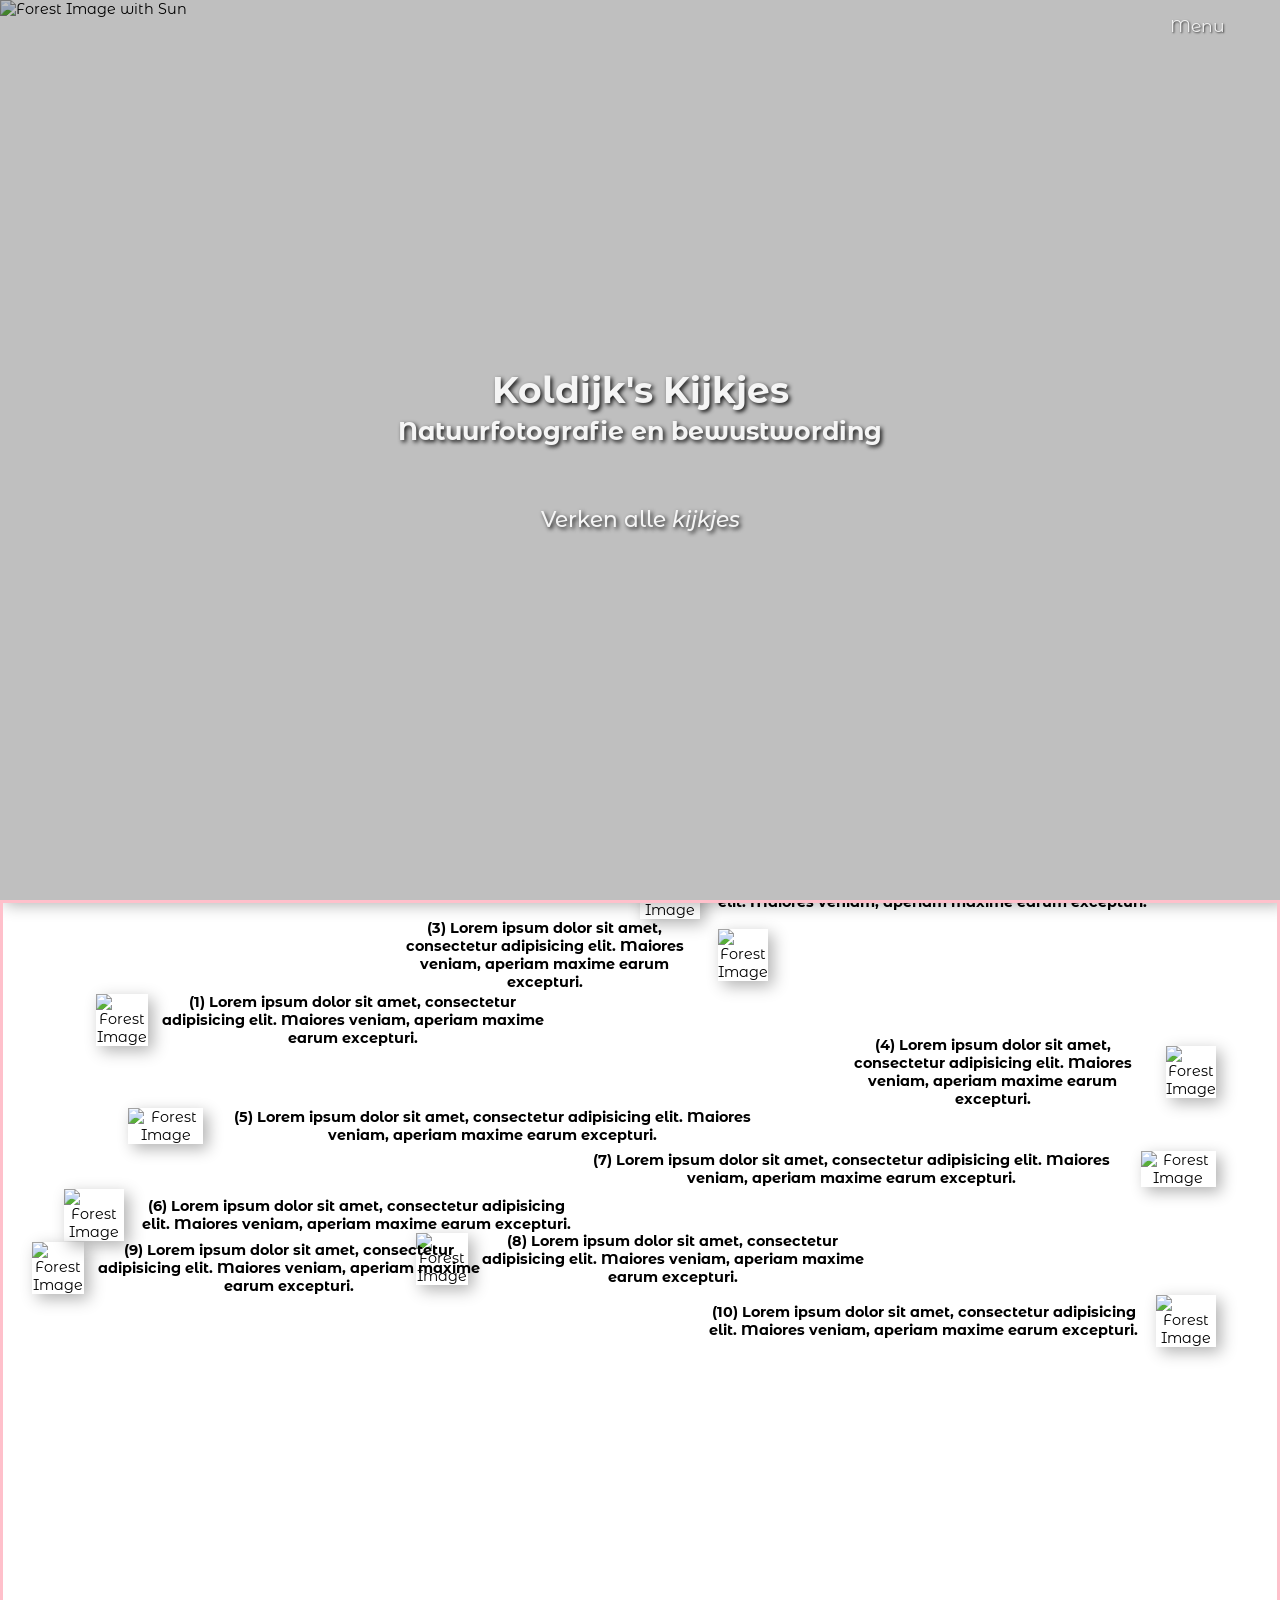
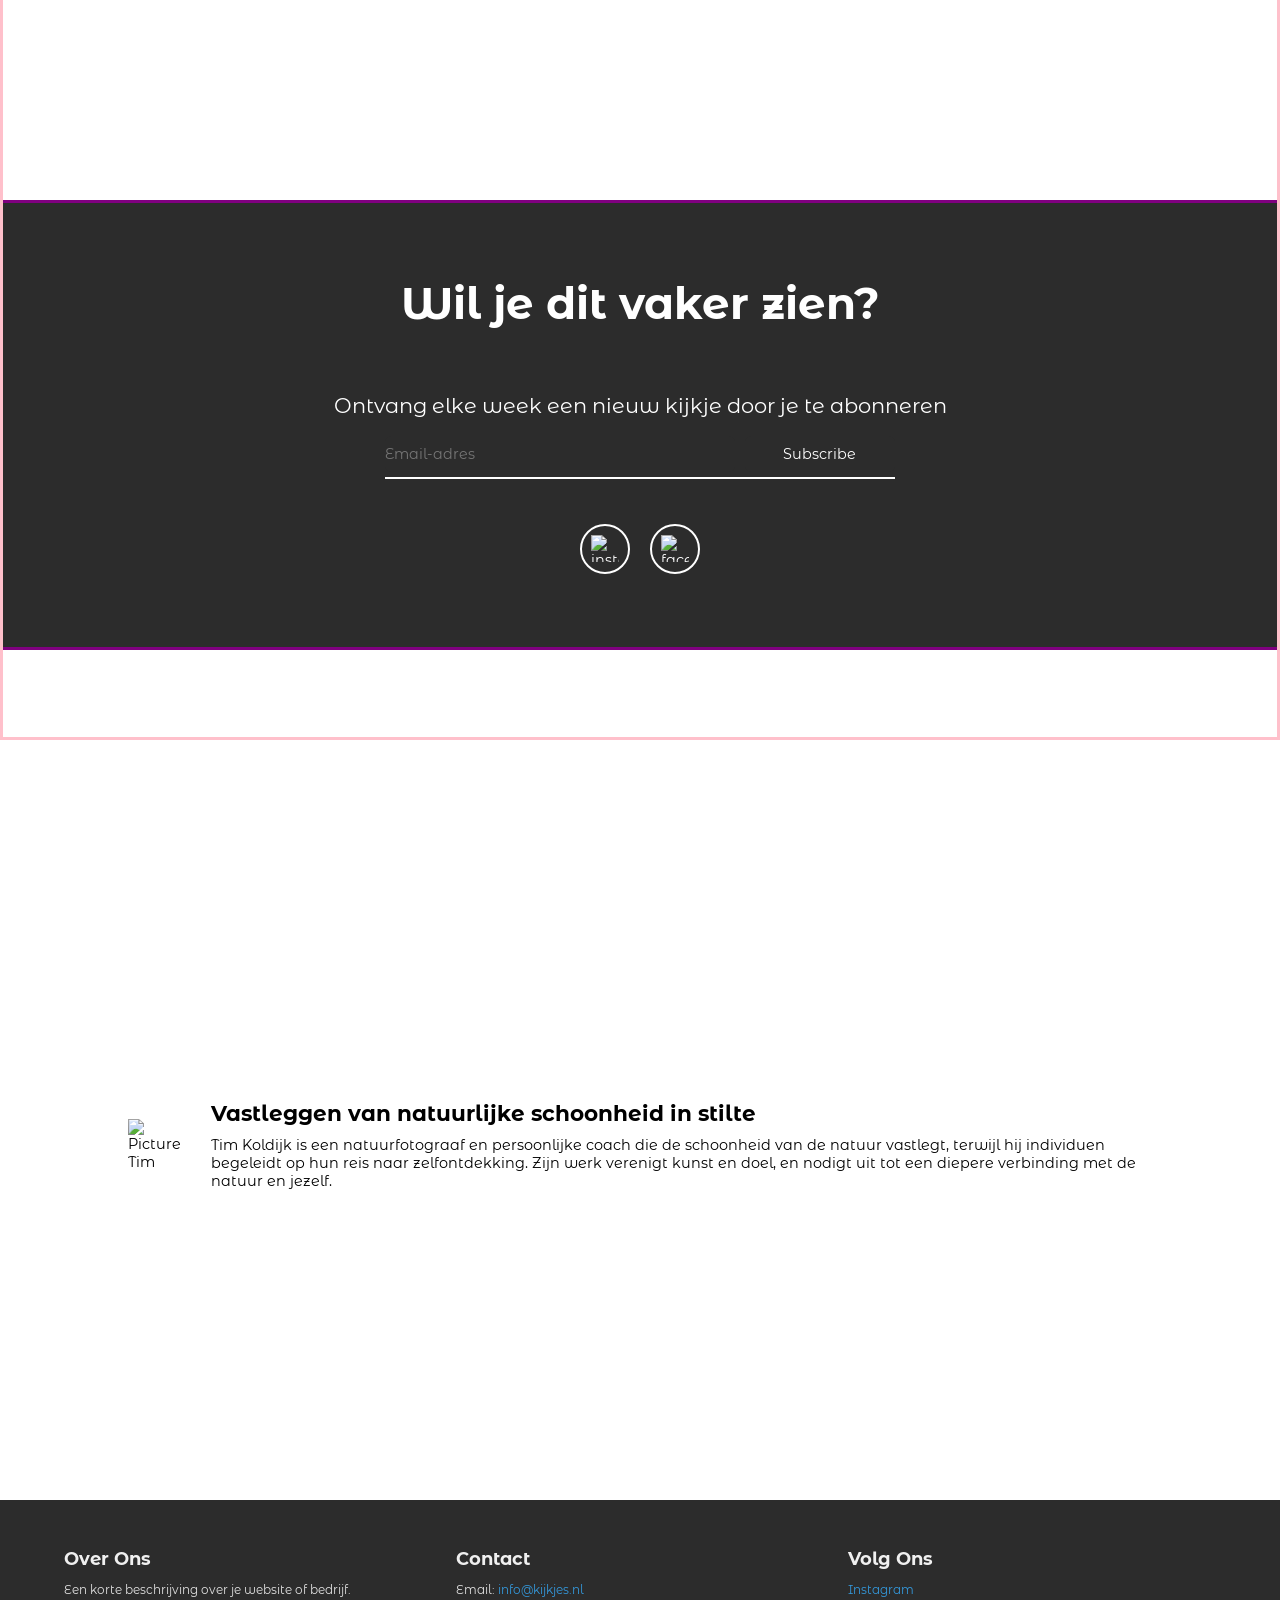
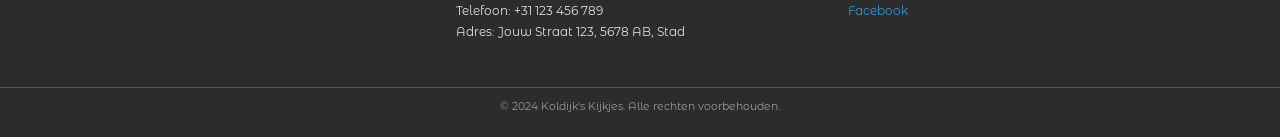
==== index.html @ b5cd5f9d "Update and rename Koldijk-kijkje.html to index.html" ====
<!DOCTYPE html>
<html lang="en">

<head>
    <meta charset="UTF-8">
    <meta name="viewport" content="width=device-width, initial-scale=1.0">
    <link rel="stylesheet" href="styles_landingpage.css">
    <title>Koldijk's Kijkjes</title>
    <link rel="preconnect" href="https://fonts.googleapis.com">
    <link rel="preconnect" href="https://fonts.gstatic.com" crossorigin>
    <link href="https://fonts.googleapis.com/css2?family=Montserrat:ital,wght@0,100..900;1,100..900&display=swap" rel="stylesheet">
    <link rel="preconnect" href="https://fonts.googleapis.com">
    <link rel="preconnect" href="https://fonts.gstatic.com" crossorigin>
    <link href="https://fonts.googleapis.com/css2?family=Montserrat+Alternates:ital,wght@0,100;0,200;0,300;0,400;0,500;0,600;0,700;0,800;0,900;1,100;1,200;1,300;1,400;1,500;1,600;1,700;1,800;1,900&family=Montserrat:ital,wght@0,100..900;1,100..900&display=swap" rel="stylesheet">
</head>

<body>
    <div id="page-wrapper">
        <header id="header">
            <div id="logo">
                <!--img src=""-->
                <div id="logo-pic"></div>
            </div>
            
            <nav id="nav-bar">
                <ul>
                    <li class="nav-link" id="nav-menu">Menu</li>
                </ul>
            </nav>
        </header>
    </div>

    <div class="container">

        <div class="section hero dark-background with-overlay">
            <img src="https://images.unsplash.com/photo-1425913397330-cf8af2ff40a1?q=80&w=3264&auto=format&fit=crop&ixlib=rb-4.0.3&ixid=M3wxMjA3fDB8MHxwaG90by1wYWdlfHx8fGVufDB8fHx8fA%3D%3D" alt="Forest Image with Sun">
                <div id="hero-text">
                <h1>Koldijk's Kijkjes</h1>
                <h3>Natuurfotografie en bewustwording</h3>
                <p>Verken alle <a href="" id="hero-link" class="italic animated-underline">kijkjes</a></p>
                </div>
        </div>

        <div class="home-gallery section light-background">
            <div class="gallery-kijkje fade-content">
                <img src="https://images.unsplash.com/photo-1516205651411-aef33a44f7c2?q=80&w=1664&auto=format&fit=crop&ixlib=rb-4.0.3&ixid=M3wxMjA3fDB8MHxwaG90by1wYWdlfHx8fGVufDB8fHx8fA%3D%3D" class="kijkje-img" alt="Forest Image">
                <div class="kijkje-text"><h4>(1) Lorem ipsum dolor sit amet, consectetur adipisicing elit. Maiores veniam, aperiam maxime earum excepturi.</h4></div>
            </div>
             
            <div class="gallery-kijkje fade-content">
                <img src="https://images.unsplash.com/photo-1424384309529-4f05c2349657?q=80&w=1587&auto=format&fit=crop&ixlib=rb-4.0.3&ixid=M3wxMjA3fDB8MHxwaG90by1wYWdlfHx8fGVufDB8fHx8fA%3D%3D" class="kijkje-img" alt="Forest Image">
                <div class="kijkje-text"><h4>(2) Lorem ipsum dolor sit amet, consectetur adipisicing elit. Maiores veniam, aperiam maxime earum excepturi.</h4></div>
            </div>
            
            <div class="gallery-kijkje fade-content">
                <img src="https://images.unsplash.com/photo-1553755322-56baa43a31d7?q=80&w=3388&auto=format&fit=crop&ixlib=rb-4.0.3&ixid=M3wxMjA3fDB8MHxwaG90by1wYWdlfHx8fGVufDB8fHx8fA%3D%3D" class="kijkje-img" alt="Forest Image">
                <div class="kijkje-text"><h4>(3) Lorem ipsum dolor sit amet, consectetur adipisicing elit. Maiores veniam, aperiam maxime earum excepturi.</h4></div>
            </div>

            <div class="gallery-kijkje fade-content">
                <img src="https://plus.unsplash.com/premium_photo-1711174678635-ebfc6045ea25?q=80&w=1615&auto=format&fit=crop&ixlib=rb-4.0.3&ixid=M3wxMjA3fDB8MHxwaG90by1wYWdlfHx8fGVufDB8fHx8fA%3D%3D" class="kijkje-img" alt="Forest Image">
                <div class="kijkje-text"><h4>(4) Lorem ipsum dolor sit amet, consectetur adipisicing elit. Maiores veniam, aperiam maxime earum excepturi.</h4></div>
            </div>

            <div class="gallery-kijkje fade-content">
                <img src="https://images.unsplash.com/photo-1516130626860-4cb86c4448da?q=80&w=1740&auto=format&fit=crop&ixlib=rb-4.0.3&ixid=M3wxMjA3fDB8MHxwaG90by1wYWdlfHx8fGVufDB8fHx8fA%3D%3D" class="kijkje-img" alt="Forest Image">
                <div class="kijkje-text"><h4>(5) Lorem ipsum dolor sit amet, consectetur adipisicing elit. Maiores veniam, aperiam maxime earum excepturi.</h4></div>
            </div>        

            <div class="gallery-kijkje fade-content">
                <img src="https://images.unsplash.com/photo-1514509353532-1419c0935d72?q=80&w=3388&auto=format&fit=crop&ixlib=rb-4.0.3&ixid=M3wxMjA3fDB8MHxwaG90by1wYWdlfHx8fGVufDB8fHx8fA%3D%3D" class="kijkje-img" alt="Forest Image">
                <div class="kijkje-text"><h4>(6) Lorem ipsum dolor sit amet, consectetur adipisicing elit. Maiores veniam, aperiam maxime earum excepturi.</h4></div>
            </div>

            <div class="gallery-kijkje fade-content">
                <img src="https://images.unsplash.com/photo-1700513742007-3308baa7b34c?q=80&w=1740&auto=format&fit=crop&ixlib=rb-4.0.3&ixid=M3wxMjA3fDB8MHxwaG90by1wYWdlfHx8fGVufDB8fHx8fA%3D%3D" class="kijkje-img" alt="Forest Image">
                <div class="kijkje-text"><h4>(7) Lorem ipsum dolor sit amet, consectetur adipisicing elit. Maiores veniam, aperiam maxime earum excepturi.</h4></div>
            </div>

            <div class="gallery-kijkje fade-content">
                <img src="https://images.unsplash.com/photo-1662226572816-45762acddd81?q=80&w=1588&auto=format&fit=crop&ixlib=rb-4.0.3&ixid=M3wxMjA3fDB8MHxwaG90by1wYWdlfHx8fGVufDB8fHx8fA%3D%3D" class="kijkje-img" alt="Forest Image">
                <div class="kijkje-text"><h4>(8) Lorem ipsum dolor sit amet, consectetur adipisicing elit. Maiores veniam, aperiam maxime earum excepturi.</h4></div>
            </div>

            <div class="gallery-kijkje fade-content">
                <img src="https://images.unsplash.com/photo-1644692385307-e3ede952178c?q=80&w=1587&auto=format&fit=crop&ixlib=rb-4.0.3&ixid=M3wxMjA3fDB8MHxwaG90by1wYWdlfHx8fGVufDB8fHx8fA%3D%3D" class="kijkje-img" alt="Forest Image">
                <div class="kijkje-text"><h4>(9) Lorem ipsum dolor sit amet, consectetur adipisicing elit. Maiores veniam, aperiam maxime earum excepturi.</h4></div>
            </div>
            
            <div class="gallery-kijkje fade-content">
                <img src="https://images.unsplash.com/photo-1701752656381-7f9dcf3c36a2?q=80&w=1873&auto=format&fit=crop&ixlib=rb-4.0.3&ixid=M3wxMjA3fDB8MHxwaG90by1wYWdlfHx8fGVufDB8fHx8fA%3D%3D" class="kijkje-img" alt="Forest Image">
                <div class="kijkje-text"><h4>(10) Lorem ipsum dolor sit amet, consectetur adipisicing elit. Maiores veniam, aperiam maxime earum excepturi.</h4></div>
            </div>

        </div>

        <div class="section newsletter dark-background">
            <h1>Wil je dit vaker zien?</h4>
            <p>Ontvang elke week een nieuw kijkje door je te abonneren</p>
            <div class="container-subscription">
            <form class="email-subscription">
                <input type="email" id="newsletter-email" placeholder="Email-adres">
                <input type="button" id="email-submit" value="Subscribe" class="button-transparent">
            </form>
            <div class="line-subscription"></div>
            </div>
            <div class="container-social-icons"> 
                <div class="social-icon"><img src="images/instagram.png" alt="instagram"></div>
                <div class="social-icon"><img src="images/facebook-app-symbol.png" alt="facebook"></div>
            </div>
        </div>

        <div class="about-container" class="section light-background">
            <img class="about-image" src="https://plus.unsplash.com/premium_photo-1671656349322-41de944d259b?q=80&w=1887&auto=format&fit=crop&ixlib=rb-4.0.3&ixid=M3wxMjA3fDB8MHxwaG90by1wYWdlfHx8fGVufDB8fHx8fA%3D%3D" alt="Picture Tim">
            <div class="about-text">
                <h2 id="about-header">Vastleggen van natuurlijke schoonheid in stilte</h2>
                <p id="about-paragraph">Tim Koldijk is een natuurfotograaf en persoonlijke coach die de schoonheid van de natuur vastlegt, terwijl hij individuen begeleidt op hun reis naar zelfontdekking. Zijn werk verenigt kunst en doel, en nodigt uit tot een diepere verbinding met de natuur en jezelf.</p>
            </div>
        </div>



    </div>

    <script src="script.js"></script>
</body>

<footer class="site-footer">
    <div class="footer-container">
        <div class="footer-column">
            <h4>Over Ons</h4>
            <p>Een korte beschrijving over je website of bedrijf.</p>
        </div>
        
        <div class="footer-column">
            <h4>Contact</h4>
            <ul>
                <li>Email: <a href="mailto:info@kijkjes.nl">info@kijkjes.nl</a></li>
                <li>Telefoon: +31 123 456 789</li>
                <li>Adres: Jouw Straat 123, 5678 AB, Stad</li>
            </ul>
        </div>
        
        <div class="footer-column">
            <h4>Volg Ons</h4>
            <ul class="social-links">
                <li><a href="/images/instagram">Instagram</a></li>
                <li><a href="/images/facebook-app-symbol">Facebook</a></li>
            </ul>
        </div>
    </div>
    <div class="footer-bottom">
        <p>&copy; 2024 Koldijk's Kijkjes. Alle rechten voorbehouden.</p>
    </div>
</footer>


</html>
---- styles_landingpage.css ----
/** global element styling **/

@import 'https://fonts.googleapis.com/css?family=Lato:400,700';

* {
    margin:0;
    padding:0;
    box-sizing: border-box;
}

html {
    font-size: 12px; /* Base size */
}

body {
    background-color: white;
    font-family: "Montserrat Alternates", sans-serif;
    font-size: clamp(1rem, 1.5vw, 1.2rem);
}


h1 {
    font-size: clamp(2rem, 4vw, 3rem); /* Heading adjusts with the viewport */
}


#page-wrapper {
  position: relative;
}

li {
  list-style: none;
}

a {
  color: #000;
  text-decoration: none;
}

.italic {
    font-style: italic;
}

/* Navbar styling */

header {
    position: fixed;
    top: 0;
    min-height: 50px;
    width: 100%;
    padding: 5px 20px;
    display: flex;
    align-items: center;
    flex-direction: row;
    justify-content: space-between;
    z-index: 2;
  }

/*
#logo-pic {
    background-color: aqua;
    width: 200px;
    height:50px;
}
*/

nav {
    display: flex;
    font-weight: 400;
    padding-right: 20px;
    color: #f0f0f0;
    font-size:larger;
    text-shadow: 1px 1px 2px rgba(0, 0, 0, 0.7);
}
/*
#logo-pic {
    cursor: pointer;
}
*/

nav ul {
    display: flex;
    flex-direction: row;
}

nav li {
    padding:5px 15px
}

.nav-link:hover {
    font-weight: bold;
    cursor: pointer;
}

/* Hero styling*/ 

.hero {
    height: 100vh;
    width: 100%;
    display: flex;
    justify-content: center; /* Center horizontally */
    align-items: center; /* Center vertically */
}

.with-overlay::before {
    content: '';
    position: absolute;
    top: 0;
    left: 0;
    width: 100%;
    height: 100%;
    background: rgba(0, 0, 0, 0.25); /* Black with 50% opacity */
    z-index: 1; /* Places it below the navbar but above the background */
}

.hero img {
    object-fit: cover;
    width: 100%;
    height: 100%;
    box-shadow: 5px 5px 15px rgba(0, 0, 0, 0.3);
    z-index: 0; 
}

#hero-text {
    position: absolute;
    top: 50%;
    left: 50%;
    text-align: center;
    color: whitesmoke;
    transform: translate(-50%, -50%); /* Centers the text */
    font-size: 1.5em;
    text-shadow: 2px 2px 4px rgba(0, 0, 0, 0.9); /* Adds shadow for better readability */
    font-weight: 500;
    z-index: 2;
}

#hero-link {
    color: whitesmoke;
    text-shadow: 2px 2px 4px rgba(0, 0, 0, 0.9); /* Adds shadow for better readability */
}

#hero-text h1 {
    padding-bottom: 4px; 
}

#hero-text h3 {
    padding-bottom: 60px; 
}

.animated-underline {
    position: relative;
    color: whitesmoke; /* Ensure link text is visible */
    text-shadow: 2px 2px 4px rgba(0, 0, 0, 0.9);
}

.animated-underline::after {
    content: '';
    position: absolute;
    left: 0;
    bottom: 0;
    width: 0;
    height: 1px;
    background-color: whitesmoke; /* Underline color */
    transition: width 0.5s ease; /* Animation timing */
}

.animated-underline:hover::after {
    width: 100%;
}


/* Gallery Styling */ 

.home-gallery {
    display: flex;
    width: 100%;
    justify-content: flex-start;
    flex-direction: column;
    align-items: center;
    overflow: hidden;
    position: relative;
    padding-bottom: -300vh;
    transition: background-color 0.5s ease;
    border: solid 3px pink;
    margin-bottom: -60vh;
}

.gallery-kijkje {
    display: flex; /* Make the container a flexbox */
    align-items: center; /* Align items vertically centered */
    width: 30vw; /* Let the width adjust based on content */
    height: auto; /* Adjust height to fit content */
    gap: 1vw; /* Space between the image and the text */
    position: relative;
    margin-top: 10vh;
    text-align: center;
    opacity: 0; /* Start with the image hidden */
    transition: opacity 1.5s ease-in-out; /* Define the fade-in and fade-out effect */
}

.gallery-kijkje.visible {
    opacity: 1; /* When the 'visible' class is added, the image fades in */
}

@media (max-width: 500px) {
    .gallery-kijkje {
        margin-top: 15vh;
    }
}

.gallery-kijkje img {
    width: auto;
    height: auto;
    max-width: 60%;
    object-fit: contain;
        box-shadow: 5px 5px 15px rgba(0, 0, 0, 0.3);
}

.gallery-kijkje::before {
    content: '';
    position: absolute;
    top: 50%;
    left: 30%;
    width: 110%;
    height: 120%;
    background-size: cover;
    background-position: center;
    filter: blur(10px); /* Adjust blur level */
    opacity: 0.12; /* Make it semi-transparent */
    transform: translate(-50%, -50%);
    z-index: -1; /* Position it behind the content */
}

.gallery-kijkje:nth-child(1) {
    width: 35vw;
    left: -25vw;
}

.gallery-kijkje:nth-child(1)::before {
    background-image: url(https://images.unsplash.com/photo-1516205651411-aef33a44f7c2?q=80&w=1664&auto=format&fit=crop&ixlib=rb-4.0.3&ixid=M3wxMjA3fDB8MHxwaG90by1wYWdlfHx8fGVufDB8fHx8fA%3D%3D);
}


.gallery-kijkje:nth-child(2) {
    width: 40vw;
    left: 20vw;
    top: -30vh;
}

.gallery-kijkje:nth-child(2)::before {
    background-image: url(https://images.unsplash.com/photo-1424384309529-4f05c2349657?q=80&w=1587&auto=format&fit=crop&ixlib=rb-4.0.3&ixid=M3wxMjA3fDB8MHxwaG90by1wYWdlfHx8fGVufDB8fHx8fA%3D%3D);
}

.gallery-kijkje:nth-child(3) {
    width: 30vw;
    flex-direction: row-reverse;
    left: -5vw;
    top: -40vh;
}

.gallery-kijkje:nth-child(3)::before {
    background-image: url(https://images.unsplash.com/photo-1553755322-56baa43a31d7?q=80&w=3388&auto=format&fit=crop&ixlib=rb-4.0.3&ixid=M3wxMjA3fDB8MHxwaG90by1wYWdlfHx8fGVufDB8fHx8fA%3D%3D);
}


.gallery-kijkje:nth-child(4) {
    width: 30vw;
    flex-direction: row-reverse;
    left: 30vw;
    top: -45vh;
}

.gallery-kijkje:nth-child(4)::before {
    background-image: url(https://plus.unsplash.com/premium_photo-1711174678635-ebfc6045ea25?q=80&w=1615&auto=format&fit=crop&ixlib=rb-4.0.3&ixid=M3wxMjA3fDB8MHxwaG90by1wYWdlfHx8fGVufDB8fHx8fA%3D%3D);
}

.gallery-kijkje:nth-child(5) {
    width: 50vw;
    left: -15vw;
    top: -55vh;
}

.gallery-kijkje:nth-child(5)::before {
    background-image: url(https://images.unsplash.com/photo-1516130626860-4cb86c4448da?q=80&w=1740&auto=format&fit=crop&ixlib=rb-4.0.3&ixid=M3wxMjA3fDB8MHxwaG90by1wYWdlfHx8fGVufDB8fHx8fA%3D%3D);
}

.gallery-kijkje:nth-child(6) {
    width: 40vw;
    left: -25vw;
    top: -60vh;
}

.gallery-kijkje:nth-child(6)::before {
    background-image: url(https://images.unsplash.com/photo-1514509353532-1419c0935d72?q=80&w=3388&auto=format&fit=crop&ixlib=rb-4.0.3&ixid=M3wxMjA3fDB8MHxwaG90by1wYWdlfHx8fGVufDB8fHx8fA%3D%3D);
}


.gallery-kijkje:nth-child(7) {
    width: 50vw;
    left: 20vw;
    top: -80vh;
    flex-direction: row-reverse;
}

.gallery-kijkje:nth-child(7)::before {
    background-image: url(https://images.unsplash.com/photo-1700513742007-3308baa7b34c?q=80&w=1740&auto=format&fit=crop&ixlib=rb-4.0.3&ixid=M3wxMjA3fDB8MHxwaG90by1wYWdlfHx8fGVufDB8fHx8fA%3D%3D);
}


.gallery-kijkje:nth-child(8) {
    width: 35vw;
    left: 0vw;
    top: -85vh;
}

.gallery-kijkje:nth-child(8)::before {
    background-image: url(https://images.unsplash.com/photo-1662226572816-45762acddd81?q=80&w=1588&auto=format&fit=crop&ixlib=rb-4.0.3&ixid=M3wxMjA3fDB8MHxwaG90by1wYWdlfHx8fGVufDB8fHx8fA%3D%3D);
}


.gallery-kijkje:nth-child(9) {
    width: 35vw;
    left: -30vw;
    top: -100vh;
}

.gallery-kijkje:nth-child(9)::before {
    background-image: url(https://images.unsplash.com/photo-1644692385307-e3ede952178c?q=80&w=1587&auto=format&fit=crop&ixlib=rb-4.0.3&ixid=M3wxMjA3fDB8MHxwaG90by1wYWdlfHx8fGVufDB8fHx8fA%3D%3D);
}


.gallery-kijkje:nth-child(10) {
    width: 40vw;
    left: 25vw;
    top: -110vh;
    flex-direction: row-reverse;
}

.gallery-kijkje:nth-child(10)::before {
    background-image: url(https://images.unsplash.com/photo-1701752656381-7f9dcf3c36a2?q=80&w=1873&auto=format&fit=crop&ixlib=rb-4.0.3&ixid=M3wxMjA3fDB8MHxwaG90by1wYWdlfHx8fGVufDB8fHx8fA%3D%3D);
}


/* Newsletter styling */
.newsletter {
    display: flex;
    height: 50vh;
    width: 100%;
    background-color: #2C2C2C;
    border: solid 3px purple;
    color: white;
    flex-direction: column;
    align-items: center;
    justify-content: center;
    text-align: center;
}

.newsletter h1 {
    font-size: calc(1.5rem + 2vw);
}

.newsletter p {
    font-size: calc(1rem + 0.7vw);
    padding-top: 7vh;
    padding-bottom: 2vh;
}

.container-subscription {
    width: 40%
}

@media (max-width: 767px) {
    .container-subscription {
        width:60%;
    }
}

.email-subscription {
    display: flex;
    justify-content: space-between;
    align-items: center;
    flex-direction: row;
    gap: 10px;
}

#newsletter-email, #email-submit {
    height: 4vh;
    background-color: #2C2C2C;
    color: white; 
    border-radius: 6px;
    border: none;
    font-family: "Montserrat Alternates", sans-serif;
    font-size: clamp(1rem, 1.5vw, 1.2rem);
}

#newsletter-email {
    width: 70%;
}


#email-submit {
    width: 30%;
    cursor: pointer;
}

#newsletter-email:focus {
    outline: none; /* Removes the default browser outline */
    border: none; /* Ensures no border is shown */
}

#email-submit:hover {
    color: white; /* Ensures the text remains visible */
    font-weight: 600; 
    cursor: pointer; /* Shows pointer on hover */
}

.line-subscription {
    width: 100%;
    height: 2px;
    background-color: white;
    margin-top: 5px;
}

.container-social-icons {
    display: flex;
    flex-direction: row; 
    gap: 20px;
    margin-top: 5vh;
}

.social-icon {
    height: 50px;
    width: 50px;
    border-radius:50%;
    border: solid 2px white;
    display: flex;
    justify-content: center;
    align-items: center;
    cursor: pointer;
}

@media (max-width: 767px) {
    .social-icon {
        height: 35px;
        width: 35px;
    }
}

.social-icon img {
    height: 60%;
    width: 60%;
}



/* about styling */

.about-container {
    height: 70vh;
    max-width: 100%;
    padding-left: 10%;
    padding-right: 10%;
    margin: 40px 0;
    display: flex;
    margin-top: 20vh;
    justify-content: center;
    align-items: center;
    gap: 30px;
}

.about-image {
    max-height: 60vh;
    object-fit: cover;
    transition: transform 0.5s ease;
}

.about-image:hover {
    transform: scale(1.05);
}

.about-text {
    display: flex;
    flex-direction: column;
    gap: 10px;
}

@media (max-width:676px) {
    .about-container {
        flex-direction: column;
        height: fit-content;
        margin: 20vh 0;
        border: solid 2px blue;
        text-align: center;
    }
}

/* Footer styling */

.site-footer {
    background-color: #2C2C2C;
    color: white;
    padding: 2rem 0;
    font-family: "Montserrat Alternates", sans-serif;
}

.footer-container {
    display: flex;
    justify-content: space-around;
    flex-wrap: wrap;
    max-width: 1200px;
    margin: 0 auto;
    padding: 1rem;
}

.footer-column {
    flex: 1 1 30%;
    margin: 1rem;
}

.footer-column h4 {
    font-size: 1.5rem;
    margin-bottom: 1rem;
    color: #F0F0F0;
}

.footer-column p, 
.footer-column ul,
.footer-column li {
    font-size: 1rem;
    margin-bottom: 0.5rem;
    color: #E0E0E0;
}

.footer-column a {
    color: #3498db;
    text-decoration: none;
    transition: color 0.3s ease;
}

.footer-column a:hover {
    color: #55acee;
}

.footer-bottom {
    text-align: center;
    margin-top: 1.5rem;
    padding-top: 1rem;
    border-top: 1px solid #555;
    font-size: 0.9rem;
    color: #999;
}

/* Social Media Links Styling */
.social-links {
    list-style-type: none;
    padding: 0;
}

.social-links li {
    margin-bottom: 0.5rem;
}

.social-links a:hover {
    color: #55acee; /* Customize hover color */
}

/* Responsive Design */
@media (max-width: 768px) {
    .footer-column {
        flex: 1 1 100%;
        text-align: center;
    }
}
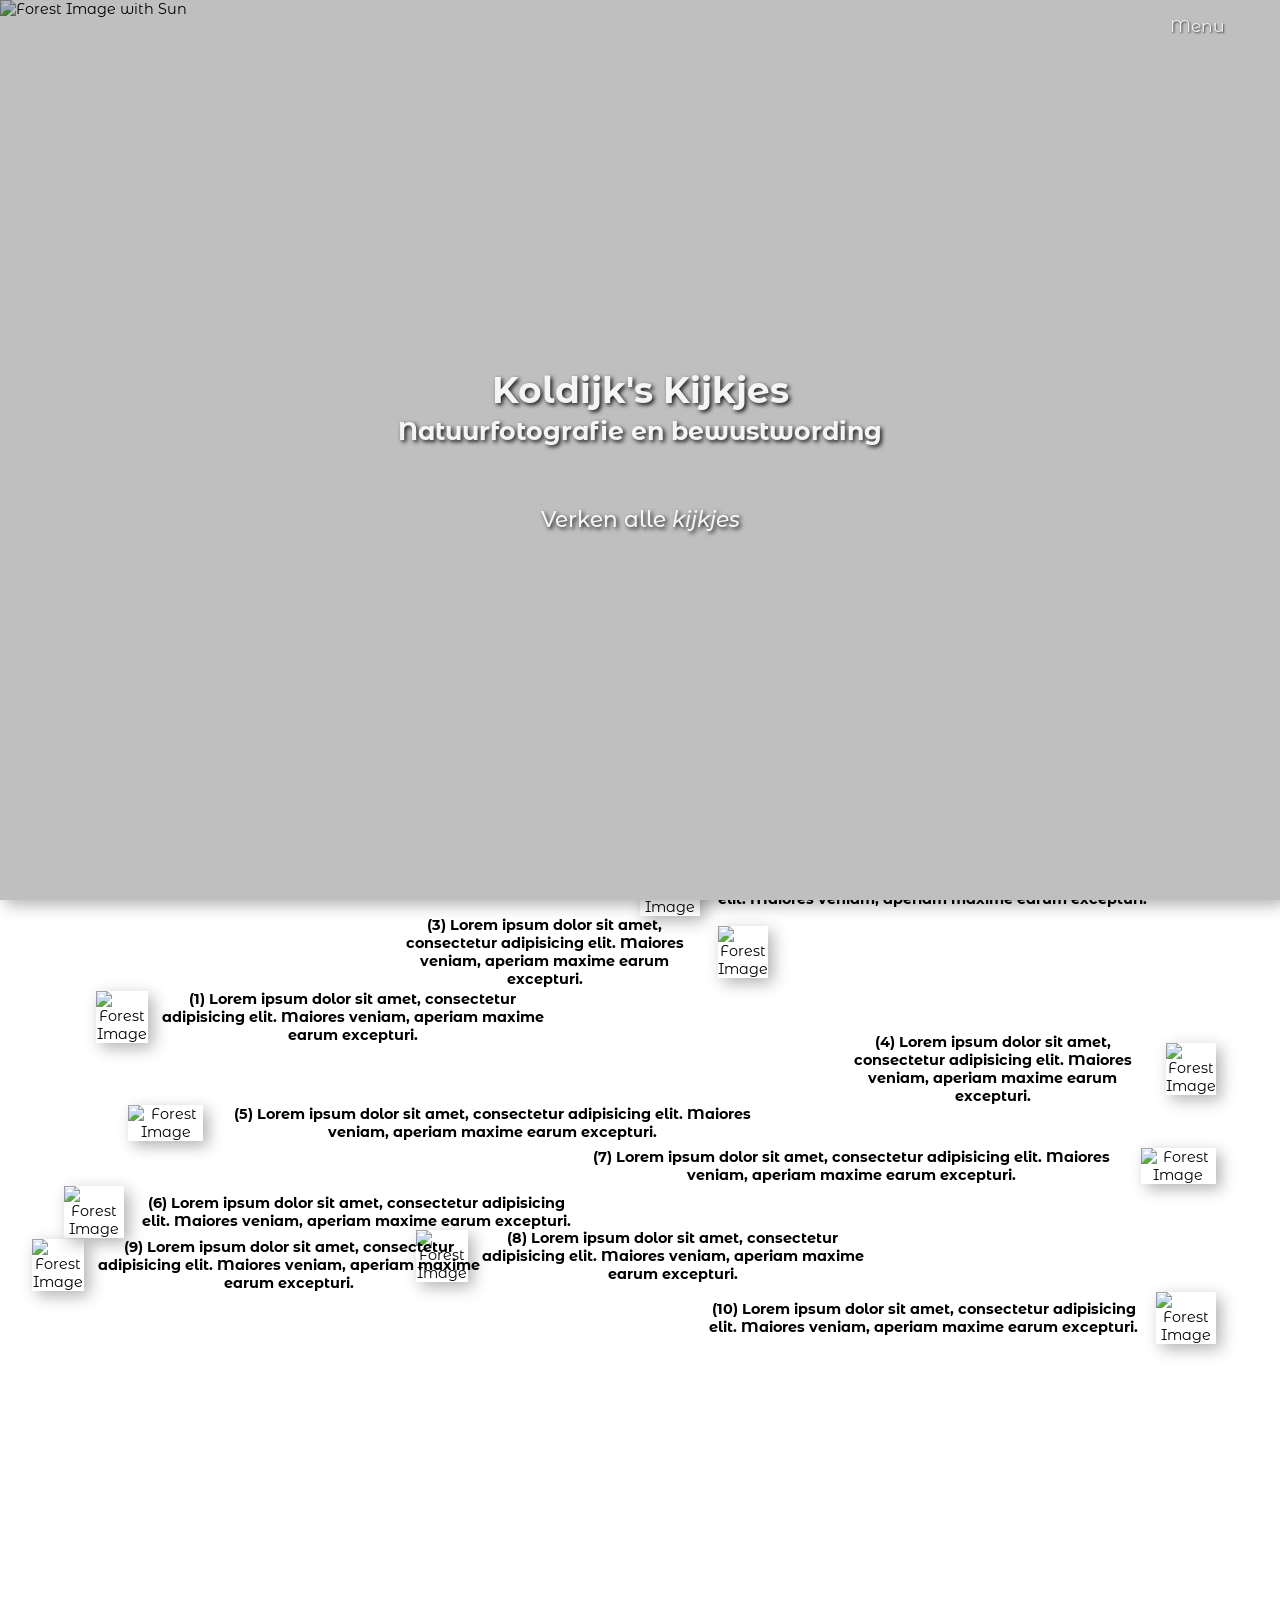
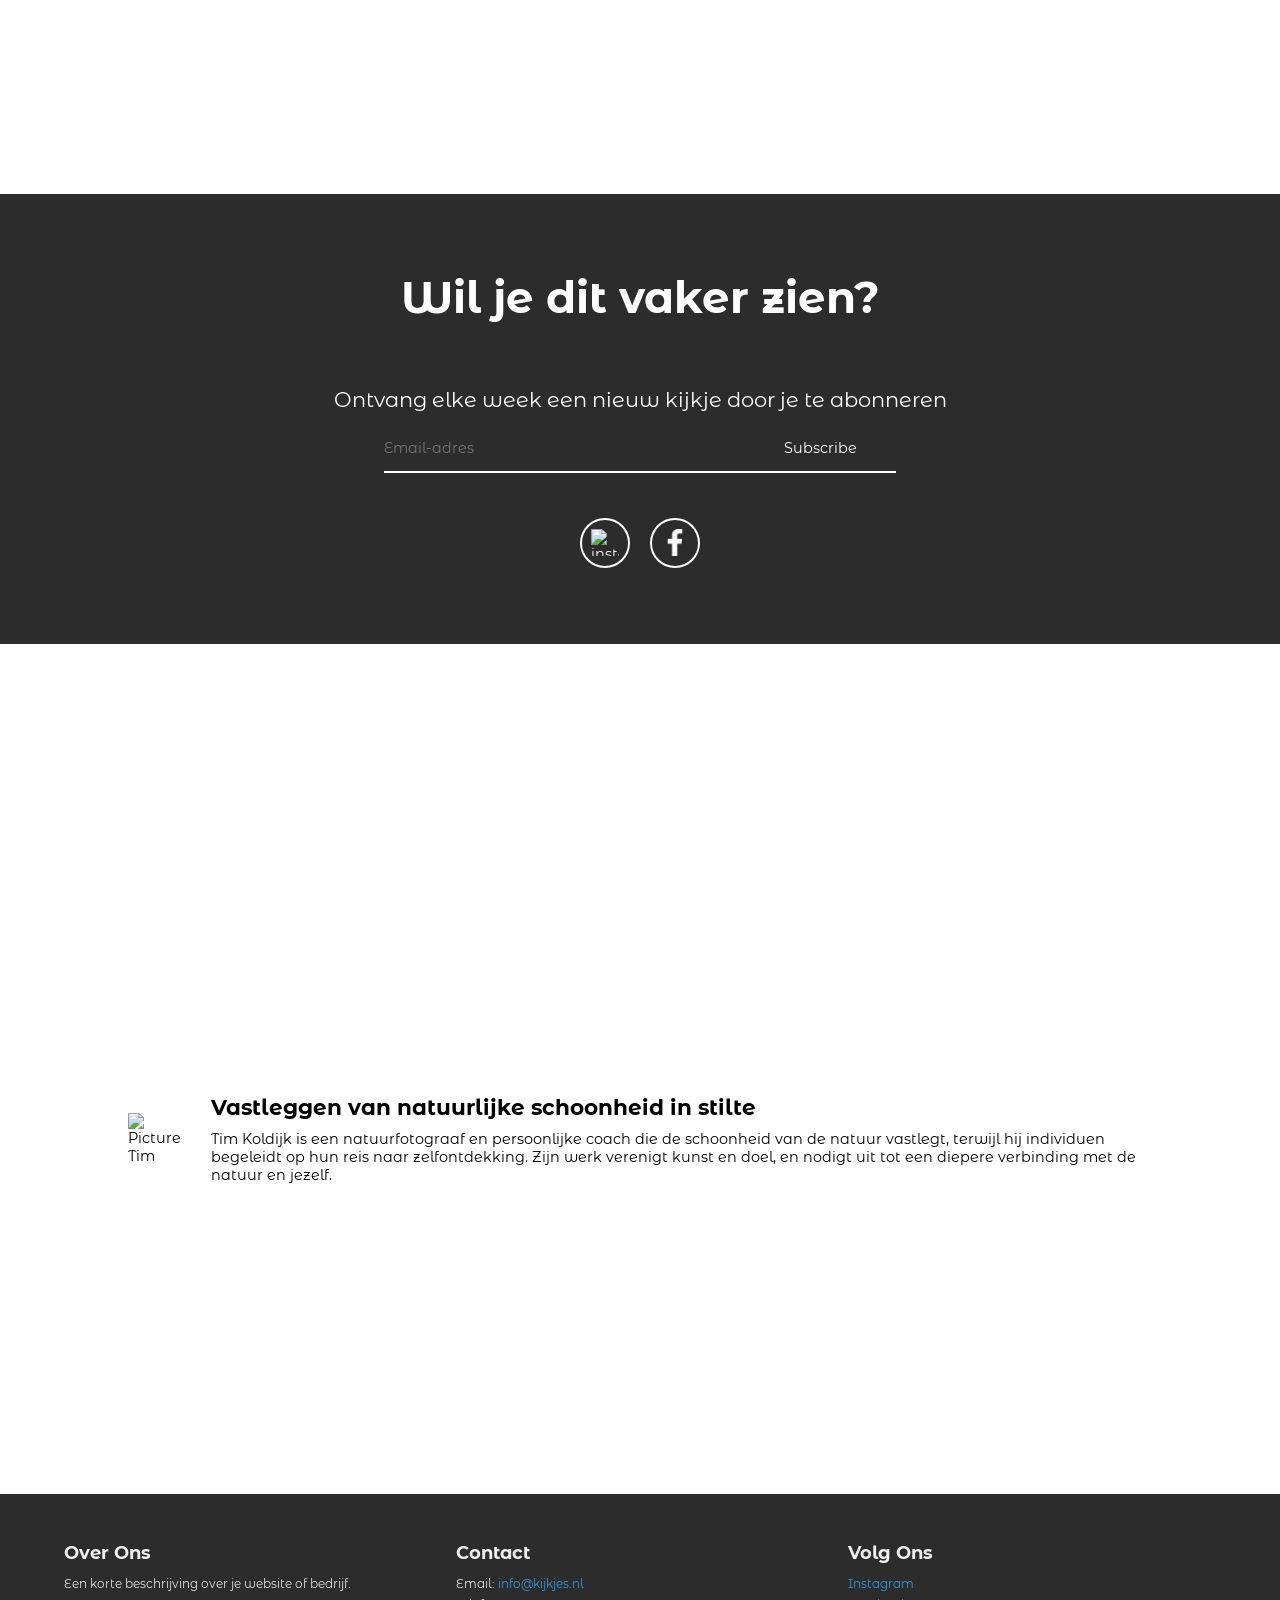
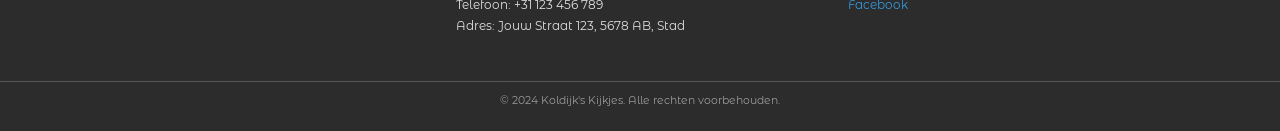
==== commit 1adc4c49: "Add files via upload" ====
--- a/index.html
+++ b/index.html
@@ -155,4 +155,4 @@
 </footer>
 
 
-</html>
+</html>
--- a/styles_landingpage.css
+++ b/styles_landingpage.css
@@ -181,7 +181,6 @@
     position: relative;
     padding-bottom: -300vh;
     transition: background-color 0.5s ease;
-    border: solid 3px pink;
     margin-bottom: -60vh;
 }
 
@@ -347,7 +346,6 @@
     height: 50vh;
     width: 100%;
     background-color: #2C2C2C;
-    border: solid 3px purple;
     color: white;
     flex-direction: column;
     align-items: center;
@@ -489,7 +487,6 @@
         flex-direction: column;
         height: fit-content;
         margin: 20vh 0;
-        border: solid 2px blue;
         text-align: center;
     }
 }
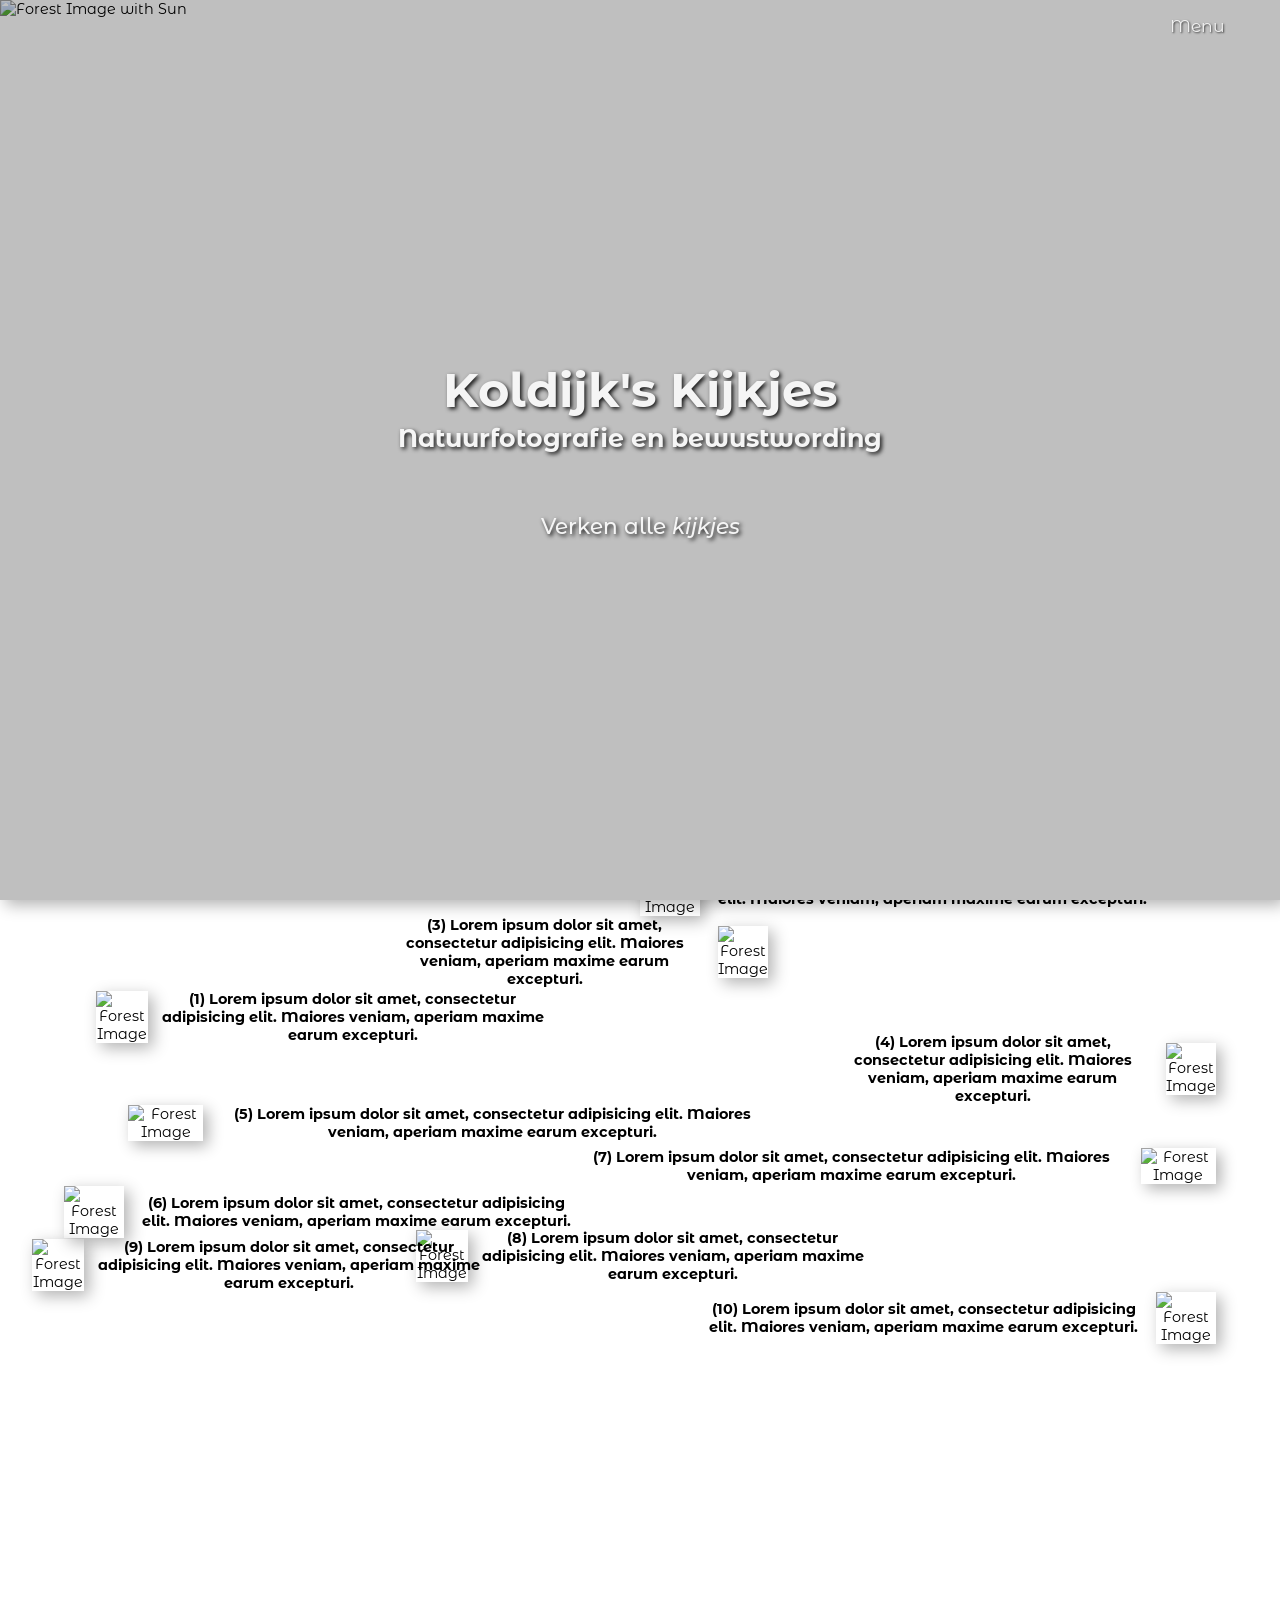
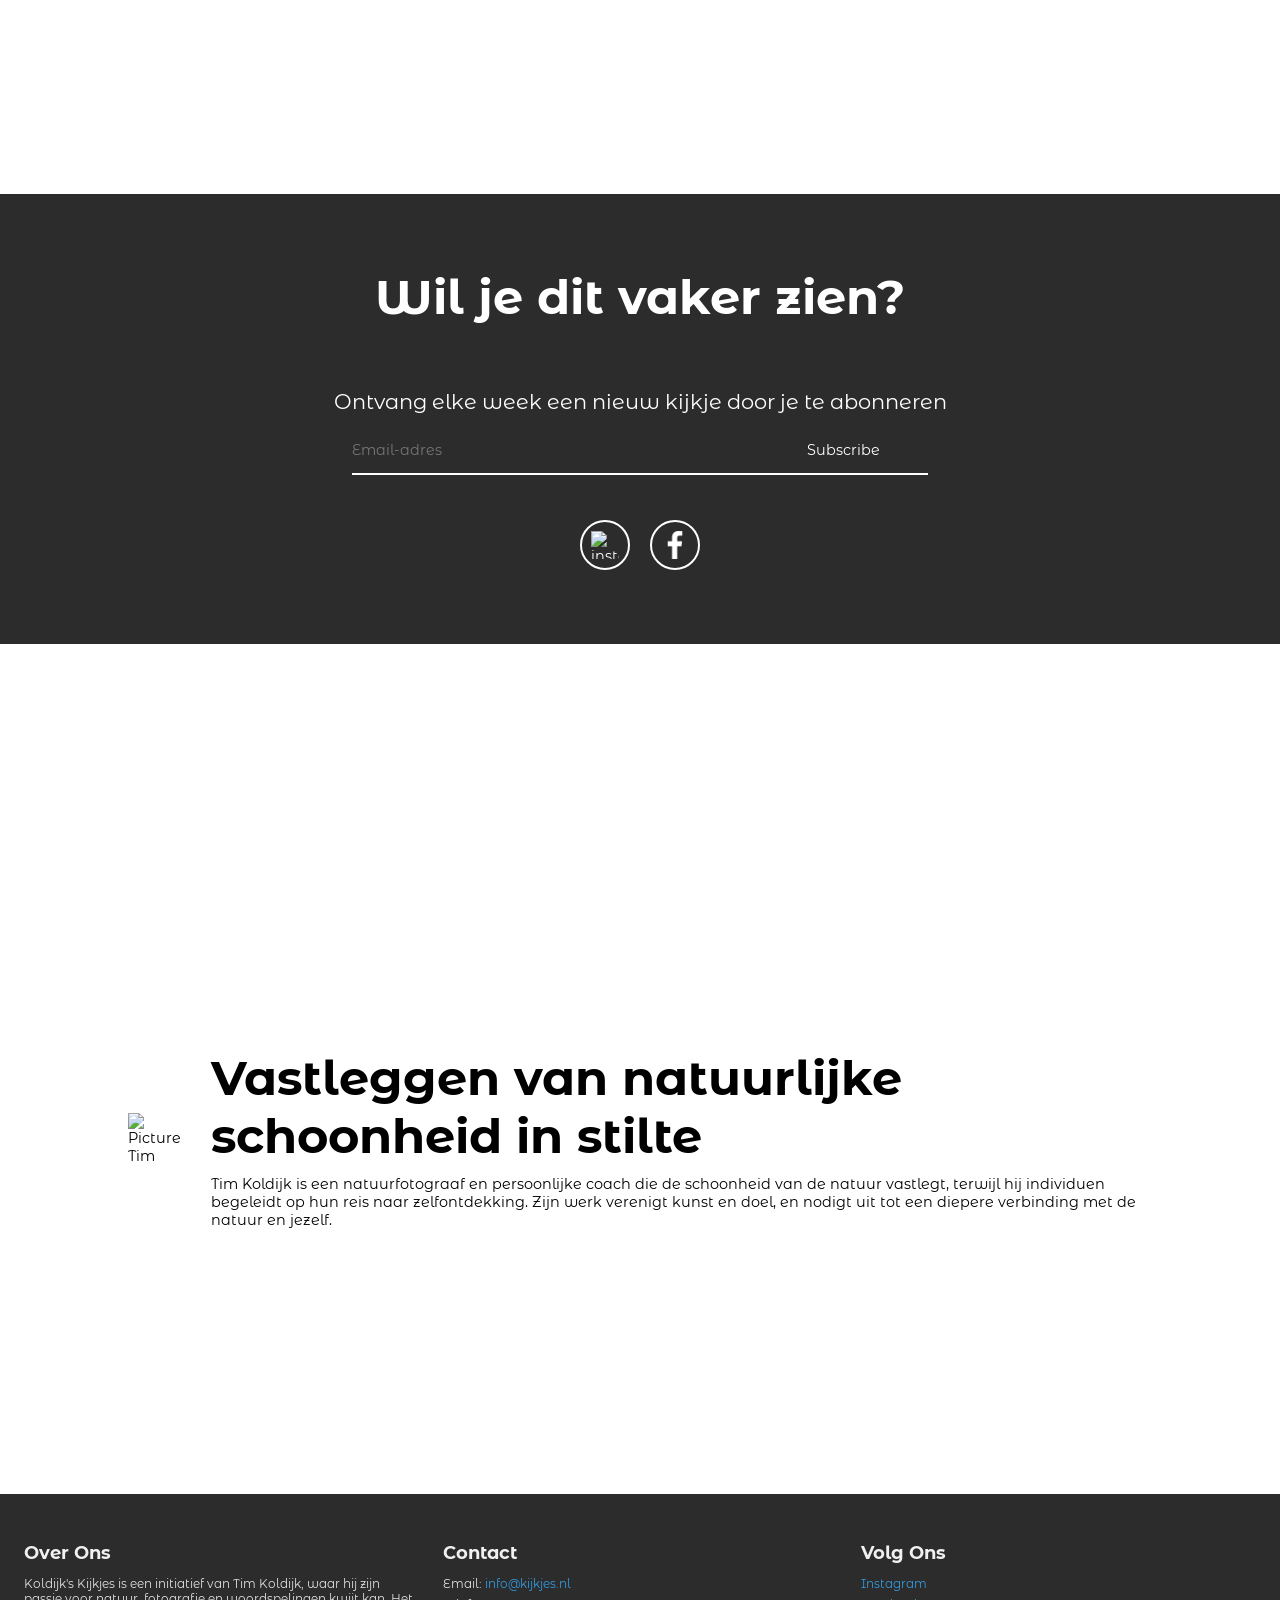
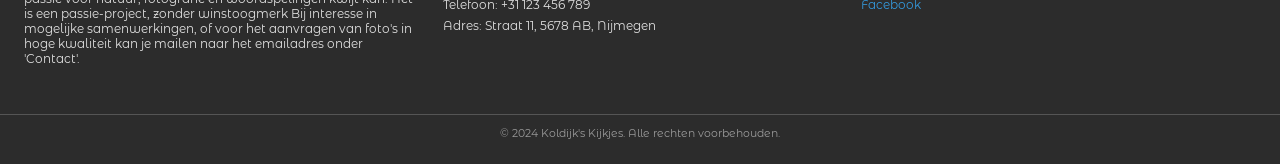
==== commit 40351e19: "Add files via upload" ====
--- a/index.html
+++ b/index.html
@@ -24,10 +24,23 @@
             
             <nav id="nav-bar">
                 <ul>
+                    <!-- Existing Menu Item -->
                     <li class="nav-link" id="nav-menu">Menu</li>
                 </ul>
             </nav>
         </header>
+
+        <!-- Expanding Circle Menu -->
+        <div id="circle-menu" class="circle-menu">
+            <div class="menu-content">
+                <a href="#" class="animated-underline not-online-yet">Home</a>
+                <a href="#" class="animated-underline not-online-yet">Over ons</a>
+                <a href="#" class="animated-underline not-online-yet">Services</a>
+                <a href="#" class="animated-underline not-online-yet">Contact</a>
+                <a href="#" id="close-menu" class="close-btn animated-underline italic">Sluit menu</a> <!-- Close the circle menu -->
+            </div>
+        </div>
+            
     </div>
 
     <div class="container">
@@ -37,7 +50,7 @@
                 <div id="hero-text">
                 <h1>Koldijk's Kijkjes</h1>
                 <h3>Natuurfotografie en bewustwording</h3>
-                <p>Verken alle <a href="" id="hero-link" class="italic animated-underline">kijkjes</a></p>
+                <p>Verken alle <a href="" id="hero-link" class="italic animated-underline not-online-yet">kijkjes</a></p>
                 </div>
         </div>
 
@@ -95,7 +108,7 @@
         </div>
 
         <div class="section newsletter dark-background">
-            <h1>Wil je dit vaker zien?</h4>
+            <h1>Wil je dit vaker zien?</h1>
             <p>Ontvang elke week een nieuw kijkje door je te abonneren</p>
             <div class="container-subscription">
             <form class="email-subscription">
@@ -111,9 +124,9 @@
         </div>
 
         <div class="about-container" class="section light-background">
-            <img class="about-image" src="https://plus.unsplash.com/premium_photo-1671656349322-41de944d259b?q=80&w=1887&auto=format&fit=crop&ixlib=rb-4.0.3&ixid=M3wxMjA3fDB8MHxwaG90by1wYWdlfHx8fGVufDB8fHx8fA%3D%3D" alt="Picture Tim">
+            <img class="about-image" src="images/Tim-pic.jpg" alt="Picture Tim">
             <div class="about-text">
-                <h2 id="about-header">Vastleggen van natuurlijke schoonheid in stilte</h2>
+                <h1 id="about-header">Vastleggen van natuurlijke schoonheid in stilte</h1>
                 <p id="about-paragraph">Tim Koldijk is een natuurfotograaf en persoonlijke coach die de schoonheid van de natuur vastlegt, terwijl hij individuen begeleidt op hun reis naar zelfontdekking. Zijn werk verenigt kunst en doel, en nodigt uit tot een diepere verbinding met de natuur en jezelf.</p>
             </div>
         </div>
@@ -129,15 +142,15 @@
     <div class="footer-container">
         <div class="footer-column">
             <h4>Over Ons</h4>
-            <p>Een korte beschrijving over je website of bedrijf.</p>
+            <p>Koldijk's Kijkjes is een initiatief van Tim Koldijk, waar hij zijn passie voor natuur, fotografie en woordspelingen kwijt kan. Het is een passie-project, zonder winstoogmerk Bij interesse in mogelijke samenwerkingen, of voor het aanvragen van foto's in hoge kwaliteit kan je mailen naar het emailadres onder 'Contact'.</p>
         </div>
         
         <div class="footer-column">
             <h4>Contact</h4>
             <ul>
-                <li>Email: <a href="mailto:info@kijkjes.nl">info@kijkjes.nl</a></li>
+                <li>Email: <a href="mailto:info@koldijk-kijkjes.nl">info@kijkjes.nl</a></li>
                 <li>Telefoon: +31 123 456 789</li>
-                <li>Adres: Jouw Straat 123, 5678 AB, Stad</li>
+                <li>Adres: Straat 11, 5678 AB, Nijmegen</li>
             </ul>
         </div>
         
--- a/styles_landingpage.css
+++ b/styles_landingpage.css
@@ -16,11 +16,13 @@
     background-color: white;
     font-family: "Montserrat Alternates", sans-serif;
     font-size: clamp(1rem, 1.5vw, 1.2rem);
+    overflow-x: hidden; /* Prevent horizontal scrolling */
+    width: 100%; /* Ensure the width doesn't change when locking the scroll */
 }
 
 
 h1 {
-    font-size: clamp(2rem, 4vw, 3rem); /* Heading adjusts with the viewport */
+    font-size: clamp(3rem, 5vw, 4rem); /* Heading adjusts with the viewport */
 }
 
 
@@ -54,6 +56,7 @@
     flex-direction: row;
     justify-content: space-between;
     z-index: 2;
+    transition: opacity 1s ease;
   }
 
 /*
@@ -90,6 +93,53 @@
 .nav-link:hover {
     font-weight: bold;
     cursor: pointer;
+}
+
+/* Circle Menu */
+.circle-menu {
+    position: fixed;
+    top: 50%;
+    left: 50%;
+    width: 0;
+    height: 0;
+    background-color: #2C2C2C;
+    border-radius: 50%;
+    transform: translate(-50%, -50%);
+    z-index: 999;
+    transition: width 0.9s ease, height 0.9s ease;
+    overflow: hidden;
+    pointer-events: none; /* Disable pointer events when menu is closed */
+}
+
+/* Menu Content (Links inside the circle) */
+.menu-content {
+    position: absolute;
+    top: 50%;
+    left: 50%;
+    transform: translate(-50%, -50%);
+    text-align: center;
+    opacity: 0;
+    transition: opacity 0.4s ease;
+}
+
+.menu-content a {
+    display: block;
+    color: white;
+    font-size: 2rem;
+    margin: 20px 0;
+    text-decoration: none;
+    transition: opacity 0.4s ease;
+}
+
+/* Active state - expanding circle */
+.menu-open .circle-menu {
+    width: 200vw; /* Expands to cover the whole screen */
+    height: 200vw;
+    pointer-events: auto; /* Enable pointer events when the menu is open */
+}
+
+.menu-open .menu-content {
+    opacity: 1; /* Shows the links */
 }
 
 /* Hero styling*/ 
@@ -184,6 +234,12 @@
     margin-bottom: -60vh;
 }
 
+@media (max-width: 676px) {
+    .home-gallery {
+        margin-bottom: -100vh;
+    }
+}
+
 .gallery-kijkje {
     display: flex; /* Make the container a flexbox */
     align-items: center; /* Align items vertically centered */
@@ -201,9 +257,9 @@
     opacity: 1; /* When the 'visible' class is added, the image fades in */
 }
 
-@media (max-width: 500px) {
+@media (max-width: 676px) {
     .gallery-kijkje {
-        margin-top: 15vh;
+        margin-top: 22vh;
     }
 }
 
@@ -353,10 +409,6 @@
     text-align: center;
 }
 
-.newsletter h1 {
-    font-size: calc(1.5rem + 2vw);
-}
-
 .newsletter p {
     font-size: calc(1rem + 0.7vw);
     padding-top: 7vh;
@@ -364,7 +416,7 @@
 }
 
 .container-subscription {
-    width: 40%
+    width: 45%
 }
 
 @media (max-width: 767px) {
@@ -449,8 +501,6 @@
     width: 60%;
 }
 
-
-
 /* about styling */
 
 .about-container {
@@ -481,6 +531,8 @@
     flex-direction: column;
     gap: 10px;
 }
+
+
 
 @media (max-width:676px) {
     .about-container {
@@ -491,20 +543,24 @@
     }
 }
 
+@media (max-width:676px) {
+    .about-image {
+        max-height: 30vh;
+    }
+}
+
 /* Footer styling */
 
 .site-footer {
     background-color: #2C2C2C;
     color: white;
     padding: 2rem 0;
-    font-family: "Montserrat Alternates", sans-serif;
 }
 
 .footer-container {
     display: flex;
     justify-content: space-around;
     flex-wrap: wrap;
-    max-width: 1200px;
     margin: 0 auto;
     padding: 1rem;
 }
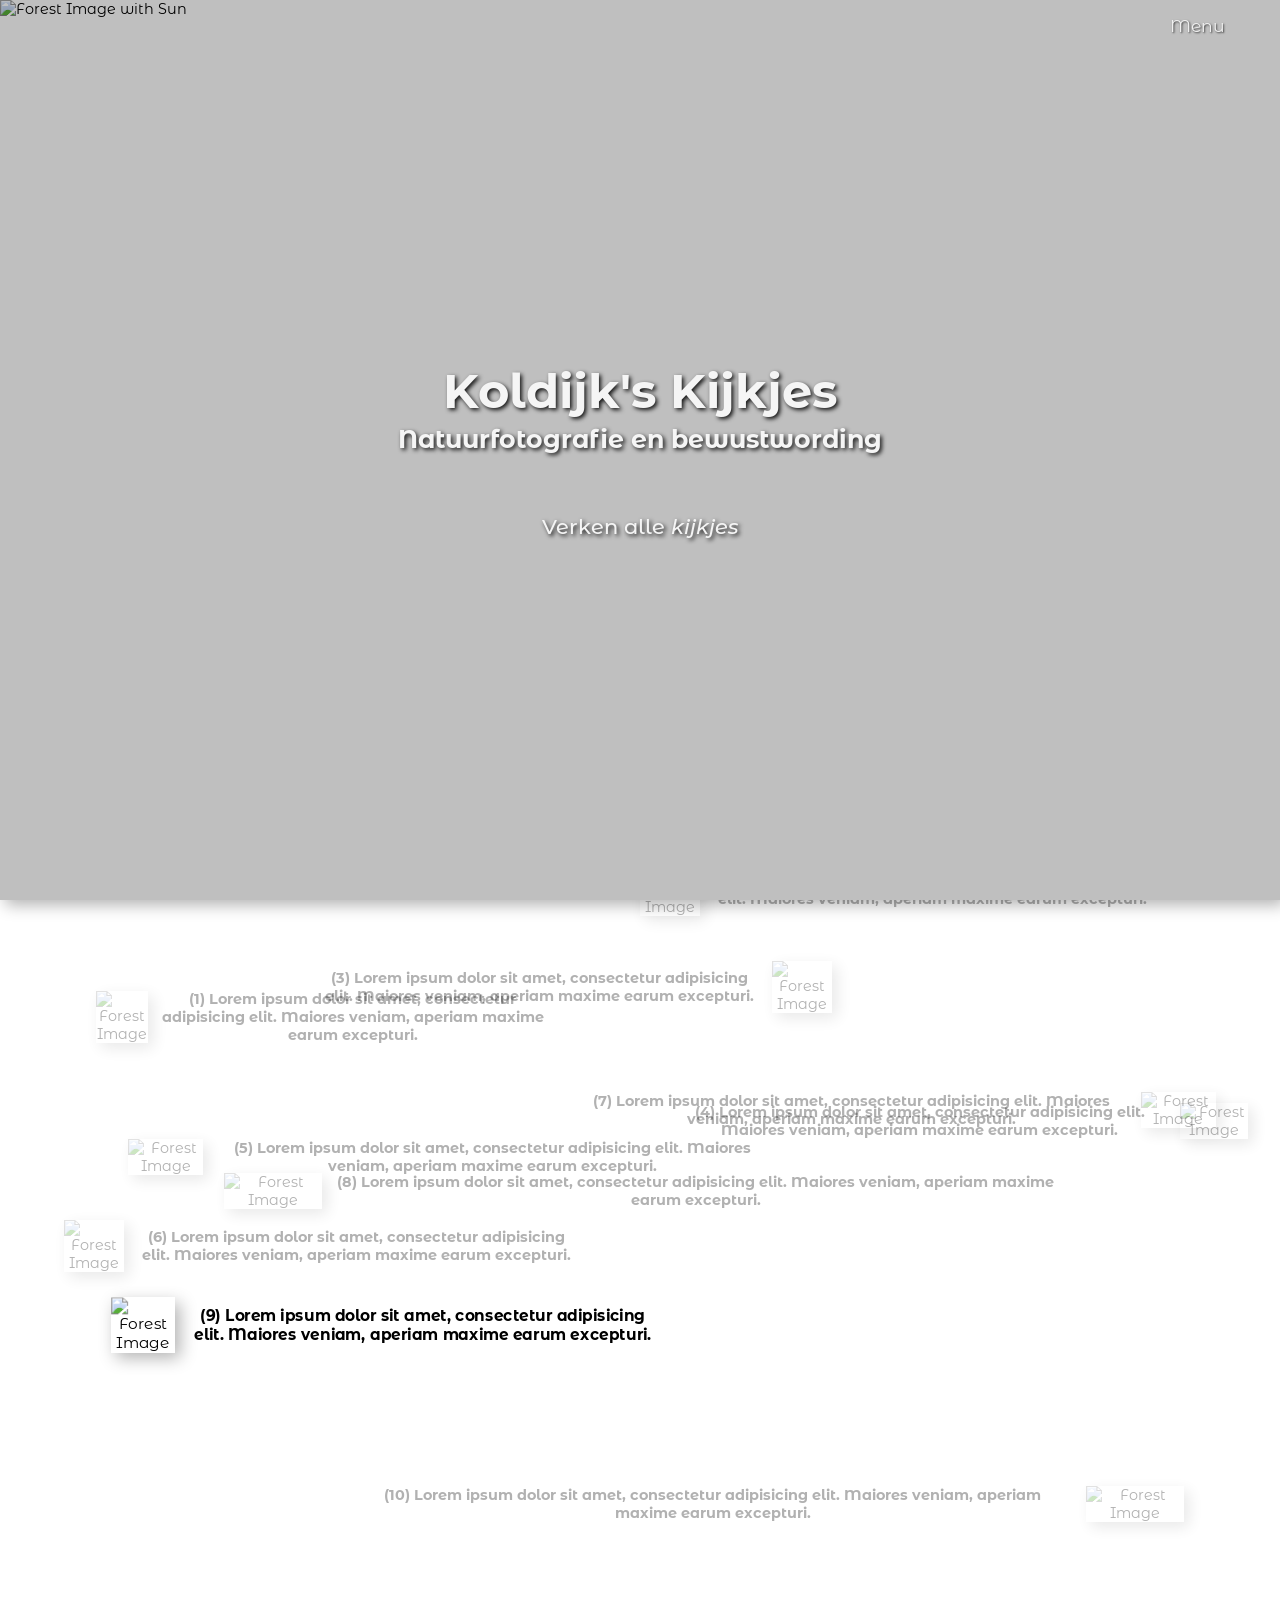
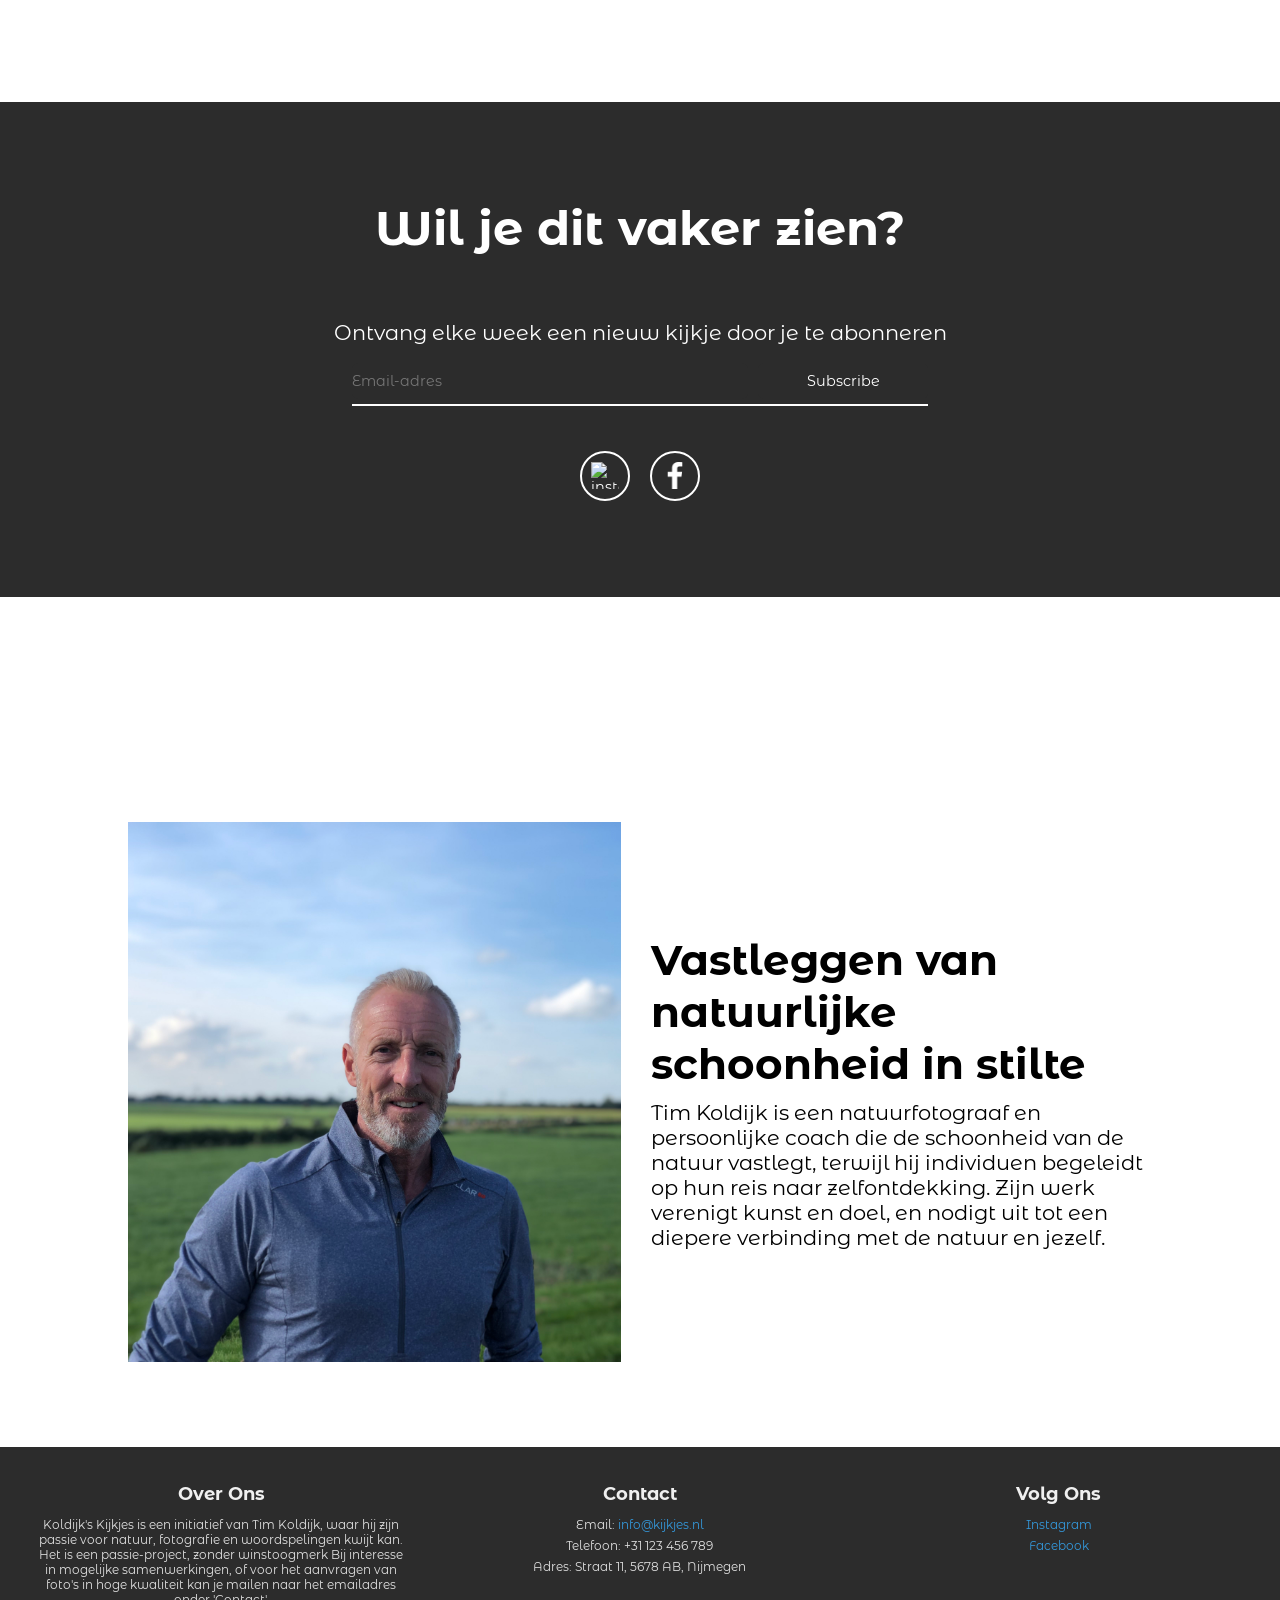
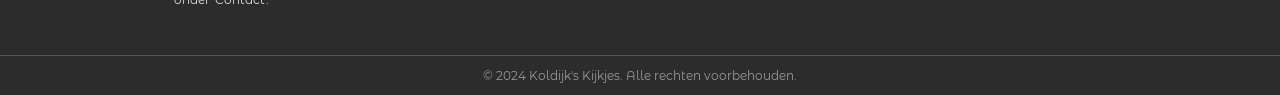
==== commit e6a37dd3: "MVP version shared with Tim" ====
--- a/index.html
+++ b/index.html
@@ -46,7 +46,7 @@
     <div class="container">
 
         <div class="section hero dark-background with-overlay">
-            <img src="https://images.unsplash.com/photo-1425913397330-cf8af2ff40a1?q=80&w=3264&auto=format&fit=crop&ixlib=rb-4.0.3&ixid=M3wxMjA3fDB8MHxwaG90by1wYWdlfHx8fGVufDB8fHx8fA%3D%3D" alt="Forest Image with Sun">
+            <img src="images/Autumn-2.JPG" alt="Forest Image with Sun">
                 <div id="hero-text">
                 <h1>Koldijk's Kijkjes</h1>
                 <h3>Natuurfotografie en bewustwording</h3>
@@ -56,52 +56,53 @@
 
         <div class="home-gallery section light-background">
             <div class="gallery-kijkje fade-content">
-                <img src="https://images.unsplash.com/photo-1516205651411-aef33a44f7c2?q=80&w=1664&auto=format&fit=crop&ixlib=rb-4.0.3&ixid=M3wxMjA3fDB8MHxwaG90by1wYWdlfHx8fGVufDB8fHx8fA%3D%3D" class="kijkje-img" alt="Forest Image">
+                <img src="images/Spring-2.JPG" class="kijkje-img" alt="Forest Image">
                 <div class="kijkje-text"><h4>(1) Lorem ipsum dolor sit amet, consectetur adipisicing elit. Maiores veniam, aperiam maxime earum excepturi.</h4></div>
+    
             </div>
              
             <div class="gallery-kijkje fade-content">
-                <img src="https://images.unsplash.com/photo-1424384309529-4f05c2349657?q=80&w=1587&auto=format&fit=crop&ixlib=rb-4.0.3&ixid=M3wxMjA3fDB8MHxwaG90by1wYWdlfHx8fGVufDB8fHx8fA%3D%3D" class="kijkje-img" alt="Forest Image">
+                <img src="images/Spring-5.JPG" class="kijkje-img" alt="Forest Image">
                 <div class="kijkje-text"><h4>(2) Lorem ipsum dolor sit amet, consectetur adipisicing elit. Maiores veniam, aperiam maxime earum excepturi.</h4></div>
             </div>
             
             <div class="gallery-kijkje fade-content">
-                <img src="https://images.unsplash.com/photo-1553755322-56baa43a31d7?q=80&w=3388&auto=format&fit=crop&ixlib=rb-4.0.3&ixid=M3wxMjA3fDB8MHxwaG90by1wYWdlfHx8fGVufDB8fHx8fA%3D%3D" class="kijkje-img" alt="Forest Image">
+                <img src="images/Spring-3.JPG" class="kijkje-img" alt="Forest Image">
                 <div class="kijkje-text"><h4>(3) Lorem ipsum dolor sit amet, consectetur adipisicing elit. Maiores veniam, aperiam maxime earum excepturi.</h4></div>
             </div>
 
             <div class="gallery-kijkje fade-content">
-                <img src="https://plus.unsplash.com/premium_photo-1711174678635-ebfc6045ea25?q=80&w=1615&auto=format&fit=crop&ixlib=rb-4.0.3&ixid=M3wxMjA3fDB8MHxwaG90by1wYWdlfHx8fGVufDB8fHx8fA%3D%3D" class="kijkje-img" alt="Forest Image">
+                <img src="images/Autumn-3.JPG" class="kijkje-img" alt="Forest Image">
                 <div class="kijkje-text"><h4>(4) Lorem ipsum dolor sit amet, consectetur adipisicing elit. Maiores veniam, aperiam maxime earum excepturi.</h4></div>
             </div>
 
             <div class="gallery-kijkje fade-content">
-                <img src="https://images.unsplash.com/photo-1516130626860-4cb86c4448da?q=80&w=1740&auto=format&fit=crop&ixlib=rb-4.0.3&ixid=M3wxMjA3fDB8MHxwaG90by1wYWdlfHx8fGVufDB8fHx8fA%3D%3D" class="kijkje-img" alt="Forest Image">
+                <img src="images/Spring-4.JPG" class="kijkje-img" alt="Forest Image">
                 <div class="kijkje-text"><h4>(5) Lorem ipsum dolor sit amet, consectetur adipisicing elit. Maiores veniam, aperiam maxime earum excepturi.</h4></div>
             </div>        
 
             <div class="gallery-kijkje fade-content">
-                <img src="https://images.unsplash.com/photo-1514509353532-1419c0935d72?q=80&w=3388&auto=format&fit=crop&ixlib=rb-4.0.3&ixid=M3wxMjA3fDB8MHxwaG90by1wYWdlfHx8fGVufDB8fHx8fA%3D%3D" class="kijkje-img" alt="Forest Image">
+                <img src="images/Autumn-1.JPG" class="kijkje-img" alt="Forest Image">
                 <div class="kijkje-text"><h4>(6) Lorem ipsum dolor sit amet, consectetur adipisicing elit. Maiores veniam, aperiam maxime earum excepturi.</h4></div>
             </div>
 
             <div class="gallery-kijkje fade-content">
-                <img src="https://images.unsplash.com/photo-1700513742007-3308baa7b34c?q=80&w=1740&auto=format&fit=crop&ixlib=rb-4.0.3&ixid=M3wxMjA3fDB8MHxwaG90by1wYWdlfHx8fGVufDB8fHx8fA%3D%3D" class="kijkje-img" alt="Forest Image">
+                <img src="images/Autumn-4.JPG" class="kijkje-img" alt="Forest Image">
                 <div class="kijkje-text"><h4>(7) Lorem ipsum dolor sit amet, consectetur adipisicing elit. Maiores veniam, aperiam maxime earum excepturi.</h4></div>
             </div>
 
             <div class="gallery-kijkje fade-content">
-                <img src="https://images.unsplash.com/photo-1662226572816-45762acddd81?q=80&w=1588&auto=format&fit=crop&ixlib=rb-4.0.3&ixid=M3wxMjA3fDB8MHxwaG90by1wYWdlfHx8fGVufDB8fHx8fA%3D%3D" class="kijkje-img" alt="Forest Image">
+                <img src="images/Winter-1.JPG" class="kijkje-img" alt="Forest Image">
                 <div class="kijkje-text"><h4>(8) Lorem ipsum dolor sit amet, consectetur adipisicing elit. Maiores veniam, aperiam maxime earum excepturi.</h4></div>
             </div>
 
             <div class="gallery-kijkje fade-content">
-                <img src="https://images.unsplash.com/photo-1644692385307-e3ede952178c?q=80&w=1587&auto=format&fit=crop&ixlib=rb-4.0.3&ixid=M3wxMjA3fDB8MHxwaG90by1wYWdlfHx8fGVufDB8fHx8fA%3D%3D" class="kijkje-img" alt="Forest Image">
+                <img src="images/Winter-2.JPG" class="kijkje-img" alt="Forest Image">
                 <div class="kijkje-text"><h4>(9) Lorem ipsum dolor sit amet, consectetur adipisicing elit. Maiores veniam, aperiam maxime earum excepturi.</h4></div>
             </div>
             
             <div class="gallery-kijkje fade-content">
-                <img src="https://images.unsplash.com/photo-1701752656381-7f9dcf3c36a2?q=80&w=1873&auto=format&fit=crop&ixlib=rb-4.0.3&ixid=M3wxMjA3fDB8MHxwaG90by1wYWdlfHx8fGVufDB8fHx8fA%3D%3D" class="kijkje-img" alt="Forest Image">
+                <img src="images/Winter-3.JPG" class="kijkje-img" alt="Forest Image">
                 <div class="kijkje-text"><h4>(10) Lorem ipsum dolor sit amet, consectetur adipisicing elit. Maiores veniam, aperiam maxime earum excepturi.</h4></div>
             </div>
 
--- a/styles_landingpage.css
+++ b/styles_landingpage.css
@@ -20,6 +20,10 @@
     width: 100%; /* Ensure the width doesn't change when locking the scroll */
 }
 
+body p {
+    font-size: calc(1rem + 0.7vw);
+}
+
 
 h1 {
     font-size: clamp(3rem, 5vw, 4rem); /* Heading adjusts with the viewport */
@@ -95,7 +99,10 @@
     cursor: pointer;
 }
 
-/* Circle Menu */
+
+
+
+/* Circle Menu */  
 .circle-menu {
     position: fixed;
     top: 50%;
@@ -142,6 +149,7 @@
     opacity: 1; /* Shows the links */
 }
 
+
 /* Hero styling*/ 
 
 .hero {
@@ -234,27 +242,17 @@
     margin-bottom: -60vh;
 }
 
-@media (max-width: 676px) {
-    .home-gallery {
-        margin-bottom: -100vh;
-    }
-}
-
 .gallery-kijkje {
     display: flex; /* Make the container a flexbox */
     align-items: center; /* Align items vertically centered */
-    width: 30vw; /* Let the width adjust based on content */
     height: auto; /* Adjust height to fit content */
     gap: 1vw; /* Space between the image and the text */
     position: relative;
     margin-top: 10vh;
     text-align: center;
-    opacity: 0; /* Start with the image hidden */
-    transition: opacity 1.5s ease-in-out; /* Define the fade-in and fade-out effect */
-}
-
-.gallery-kijkje.visible {
-    opacity: 1; /* When the 'visible' class is added, the image fades in */
+    opacity: 0.3; /* Start with the image hidden */
+    transform: scale(1); /* Initial scale for images */
+    transition: opacity 0.1s ease, transform 0.1s ease; /* Smooth transitions for opacity and scale */
 }
 
 @media (max-width: 676px) {
@@ -271,19 +269,21 @@
         box-shadow: 5px 5px 15px rgba(0, 0, 0, 0.3);
 }
 
-.gallery-kijkje::before {
-    content: '';
-    position: absolute;
-    top: 50%;
-    left: 30%;
-    width: 110%;
-    height: 120%;
-    background-size: cover;
-    background-position: center;
-    filter: blur(10px); /* Adjust blur level */
-    opacity: 0.12; /* Make it semi-transparent */
-    transform: translate(-50%, -50%);
-    z-index: -1; /* Position it behind the content */
+@media (min-width: 677px) {
+    .gallery-kijkje::before {
+        content: '';
+        position: absolute;
+        top: 50%;
+        left: 30%;
+        width: 110%;
+        height: 120%;
+        background-size: cover;
+        background-position: center;
+        filter: blur(10px); /* Adjust blur level */
+        opacity: 0.12; /* Make it semi-transparent */
+        transform: translate(-50%, -50%);
+        z-index: -1; /* Position it behind the content */
+    }
 }
 
 .gallery-kijkje:nth-child(1) {
@@ -292,7 +292,14 @@
 }
 
 .gallery-kijkje:nth-child(1)::before {
-    background-image: url(https://images.unsplash.com/photo-1516205651411-aef33a44f7c2?q=80&w=1664&auto=format&fit=crop&ixlib=rb-4.0.3&ixid=M3wxMjA3fDB8MHxwaG90by1wYWdlfHx8fGVufDB8fHx8fA%3D%3D);
+    background-image: url(images/Spring-2.JPG);
+}
+
+@media (max-width: 676px) {
+    .gallery-kijkje:nth-child(1) {
+        width: 80vw;
+        left: -5vw;
+    }
 }
 
 
@@ -303,52 +310,91 @@
 }
 
 .gallery-kijkje:nth-child(2)::before {
-    background-image: url(https://images.unsplash.com/photo-1424384309529-4f05c2349657?q=80&w=1587&auto=format&fit=crop&ixlib=rb-4.0.3&ixid=M3wxMjA3fDB8MHxwaG90by1wYWdlfHx8fGVufDB8fHx8fA%3D%3D);
+    background-image: url(images/Spring-5.JPG);
+}
+
+@media (max-width: 676px) {
+    .gallery-kijkje:nth-child(2) {
+        width: 90vw;
+        left: 5vw;
+        top: -10vh;
+    }
 }
 
 .gallery-kijkje:nth-child(3) {
-    width: 30vw;
+    width: 40vw;
     flex-direction: row-reverse;
     left: -5vw;
-    top: -40vh;
+    top: -35vh;
 }
 
 .gallery-kijkje:nth-child(3)::before {
-    background-image: url(https://images.unsplash.com/photo-1553755322-56baa43a31d7?q=80&w=3388&auto=format&fit=crop&ixlib=rb-4.0.3&ixid=M3wxMjA3fDB8MHxwaG90by1wYWdlfHx8fGVufDB8fHx8fA%3D%3D);
+    background-image: url(images/Spring-3.JPG);
+}
+
+@media (max-width: 676px) {
+    .gallery-kijkje:nth-child(3) {
+        width: 85vw;
+        left: 5vw;
+        top: -5vh;
+    }
 }
 
 
 .gallery-kijkje:nth-child(4) {
-    width: 30vw;
+    width: 45vw;
     flex-direction: row-reverse;
-    left: 30vw;
-    top: -45vh;
+    left: 25vw;
+    top: -35vh;
 }
 
 .gallery-kijkje:nth-child(4)::before {
-    background-image: url(https://plus.unsplash.com/premium_photo-1711174678635-ebfc6045ea25?q=80&w=1615&auto=format&fit=crop&ixlib=rb-4.0.3&ixid=M3wxMjA3fDB8MHxwaG90by1wYWdlfHx8fGVufDB8fHx8fA%3D%3D);
+    background-image: url(images/Autumn-3.JPG);
+}
+
+@media (max-width: 676px) {
+    .gallery-kijkje:nth-child(4) {
+        width: 80vw;
+        left: 5vw;
+        top: -5vh;
+    }
 }
 
 .gallery-kijkje:nth-child(5) {
     width: 50vw;
     left: -15vw;
-    top: -55vh;
+    top: -45vh;
 }
 
 .gallery-kijkje:nth-child(5)::before {
-    background-image: url(https://images.unsplash.com/photo-1516130626860-4cb86c4448da?q=80&w=1740&auto=format&fit=crop&ixlib=rb-4.0.3&ixid=M3wxMjA3fDB8MHxwaG90by1wYWdlfHx8fGVufDB8fHx8fA%3D%3D);
+    background-image: url(images/Spring-4.JPG);
+}
+
+@media (max-width: 676px) {
+    .gallery-kijkje:nth-child(5) {
+        width: 70vw;
+        left: 5vw;
+        top: -5vh;
+    }
 }
 
 .gallery-kijkje:nth-child(6) {
     width: 40vw;
     left: -25vw;
-    top: -60vh;
+    top: -50vh;
 }
 
 .gallery-kijkje:nth-child(6)::before {
-    background-image: url(https://images.unsplash.com/photo-1514509353532-1419c0935d72?q=80&w=3388&auto=format&fit=crop&ixlib=rb-4.0.3&ixid=M3wxMjA3fDB8MHxwaG90by1wYWdlfHx8fGVufDB8fHx8fA%3D%3D);
-}
-
+    background-image: url();
+}
+
+@media (max-width: 676px) {
+    .gallery-kijkje:nth-child(6) {
+        width: 60vw;
+        left: -15vw;
+        top: -5vh;
+    }
+}
 
 .gallery-kijkje:nth-child(7) {
     width: 50vw;
@@ -358,48 +404,84 @@
 }
 
 .gallery-kijkje:nth-child(7)::before {
-    background-image: url(https://images.unsplash.com/photo-1700513742007-3308baa7b34c?q=80&w=1740&auto=format&fit=crop&ixlib=rb-4.0.3&ixid=M3wxMjA3fDB8MHxwaG90by1wYWdlfHx8fGVufDB8fHx8fA%3D%3D);
-}
-
+    background-image: url(images/Autumn-4.JPG);
+}
+
+@media (max-width: 676px) {
+    .gallery-kijkje:nth-child(7) {
+        width: 65vw;
+        left: 15vw;
+        top: -5vh;
+    }
+}
 
 .gallery-kijkje:nth-child(8) {
-    width: 35vw;
+    width: 65vw;
     left: 0vw;
     top: -85vh;
 }
 
 .gallery-kijkje:nth-child(8)::before {
-    background-image: url(https://images.unsplash.com/photo-1662226572816-45762acddd81?q=80&w=1588&auto=format&fit=crop&ixlib=rb-4.0.3&ixid=M3wxMjA3fDB8MHxwaG90by1wYWdlfHx8fGVufDB8fHx8fA%3D%3D);
+    background-image: url(images/Winter-1.JPG);
+}
+
+@media (max-width: 676px) {
+    .gallery-kijkje:nth-child(8) {
+        width: 80vw;
+        left: 5vw;
+        top: -5vh;
+    }
 }
 
 
 .gallery-kijkje:nth-child(9) {
-    width: 35vw;
-    left: -30vw;
-    top: -100vh;
+    width: 40vw;
+    left: -20vw;
+    top: -85vh;
 }
 
 .gallery-kijkje:nth-child(9)::before {
-    background-image: url(https://images.unsplash.com/photo-1644692385307-e3ede952178c?q=80&w=1587&auto=format&fit=crop&ixlib=rb-4.0.3&ixid=M3wxMjA3fDB8MHxwaG90by1wYWdlfHx8fGVufDB8fHx8fA%3D%3D);
-}
-
+    background-image: url(images/Winter-2.JPG);
+}
+
+@media (max-width: 676px) {
+    .gallery-kijkje:nth-child(9) {
+        width: 70vw;
+        left: -5vw;
+        top: -5vh;
+    }
+}
 
 .gallery-kijkje:nth-child(10) {
-    width: 40vw;
-    left: 25vw;
-    top: -110vh;
+    width: 65vw;
+    left: 10vw;
+    top: -80vh;
     flex-direction: row-reverse;
 }
 
 .gallery-kijkje:nth-child(10)::before {
-    background-image: url(https://images.unsplash.com/photo-1701752656381-7f9dcf3c36a2?q=80&w=1873&auto=format&fit=crop&ixlib=rb-4.0.3&ixid=M3wxMjA3fDB8MHxwaG90by1wYWdlfHx8fGVufDB8fHx8fA%3D%3D);
+    background-image: url(images/Winter-3.JPG);
+}
+
+@media (max-width: 676px) {
+    .gallery-kijkje:nth-child(10) {
+        width: 93vw;
+        left: 0vw;
+        top: -2vh;
+    }
+}
+
+@media (max-width: 676px) {
+    .home-gallery {
+        margin-bottom: 30vh;
+    }
 }
 
 
 /* Newsletter styling */
 .newsletter {
     display: flex;
-    height: 50vh;
+    height: 55vh;
     width: 100%;
     background-color: #2C2C2C;
     color: white;
@@ -407,10 +489,17 @@
     align-items: center;
     justify-content: center;
     text-align: center;
+    z-index: 1;
+    position: relative;
+}
+
+@media (max-width: 676px) {
+    .newsletter {
+        height: 70vh;
+    }
 }
 
 .newsletter p {
-    font-size: calc(1rem + 0.7vw);
     padding-top: 7vh;
     padding-bottom: 2vh;
 }
@@ -435,8 +524,8 @@
 
 #newsletter-email, #email-submit {
     height: 4vh;
+    color: white; 
     background-color: #2C2C2C;
-    color: white; 
     border-radius: 6px;
     border: none;
     font-family: "Montserrat Alternates", sans-serif;
@@ -459,9 +548,7 @@
 }
 
 #email-submit:hover {
-    color: white; /* Ensures the text remains visible */
-    font-weight: 600; 
-    cursor: pointer; /* Shows pointer on hover */
+    font-weight: 500;
 }
 
 .line-subscription {
@@ -516,6 +603,10 @@
     gap: 30px;
 }
 
+.about-container h1 {
+    font-size: clamp(2.5rem, 3.5vw, 3.5rem); /* Heading adjusts with the viewport */
+}
+
 .about-image {
     max-height: 60vh;
     object-fit: cover;
@@ -524,6 +615,7 @@
 
 .about-image:hover {
     transform: scale(1.05);
+    src: url(images/pap-2.jpg)
 }
 
 .about-text {
@@ -531,7 +623,6 @@
     flex-direction: column;
     gap: 10px;
 }
-
 
 
 @media (max-width:676px) {
@@ -545,7 +636,7 @@
 
 @media (max-width:676px) {
     .about-image {
-        max-height: 30vh;
+        max-height: 50vh;
     }
 }
 
@@ -554,19 +645,20 @@
 .site-footer {
     background-color: #2C2C2C;
     color: white;
-    padding: 2rem 0;
+    padding: 1rem 0;
 }
 
 .footer-container {
     display: flex;
     justify-content: space-around;
     flex-wrap: wrap;
+    text-align: center;
     margin: 0 auto;
     padding: 1rem;
 }
 
 .footer-column {
-    flex: 1 1 30%;
+    width: 30%;
     margin: 1rem;
 }
 
@@ -599,8 +691,11 @@
     margin-top: 1.5rem;
     padding-top: 1rem;
     border-top: 1px solid #555;
-    font-size: 0.9rem;
     color: #999;
+}
+
+.footer-bottom p {
+    font-size: 1rem;
 }
 
 /* Social Media Links Styling */
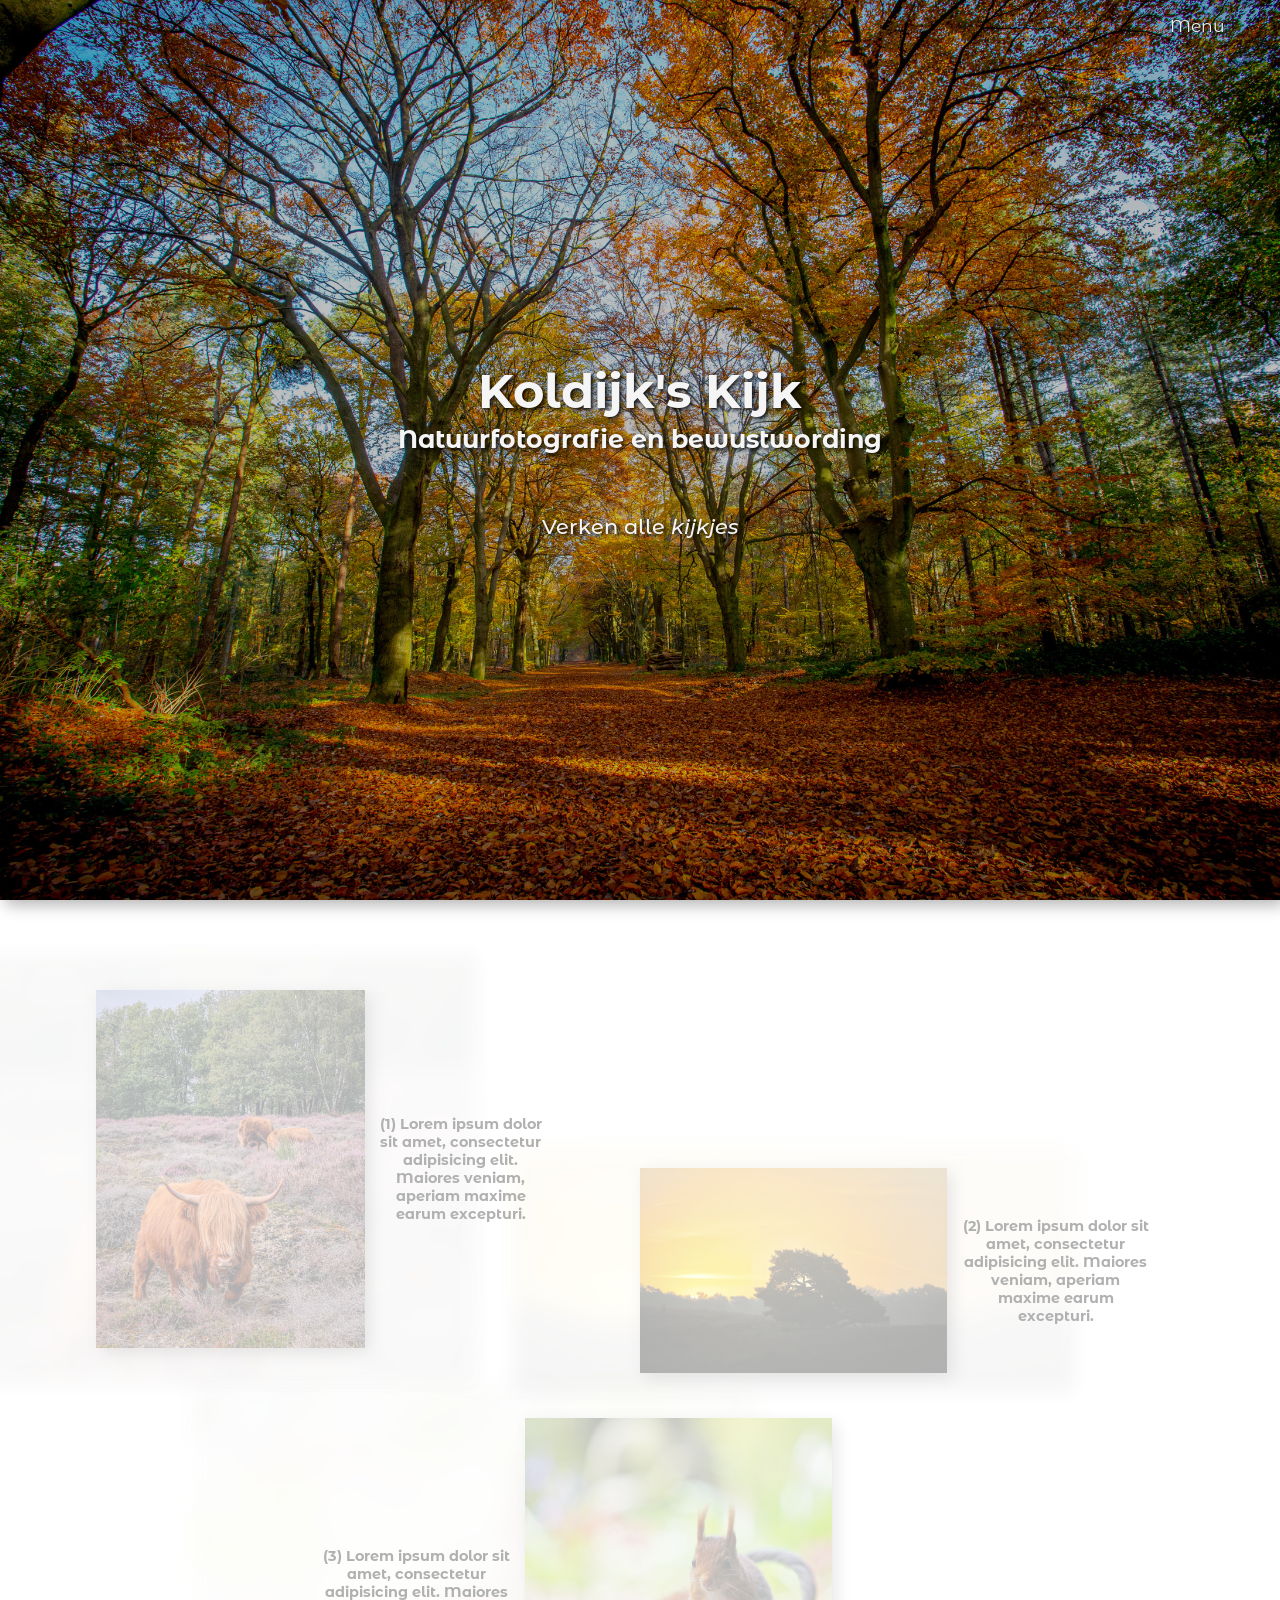
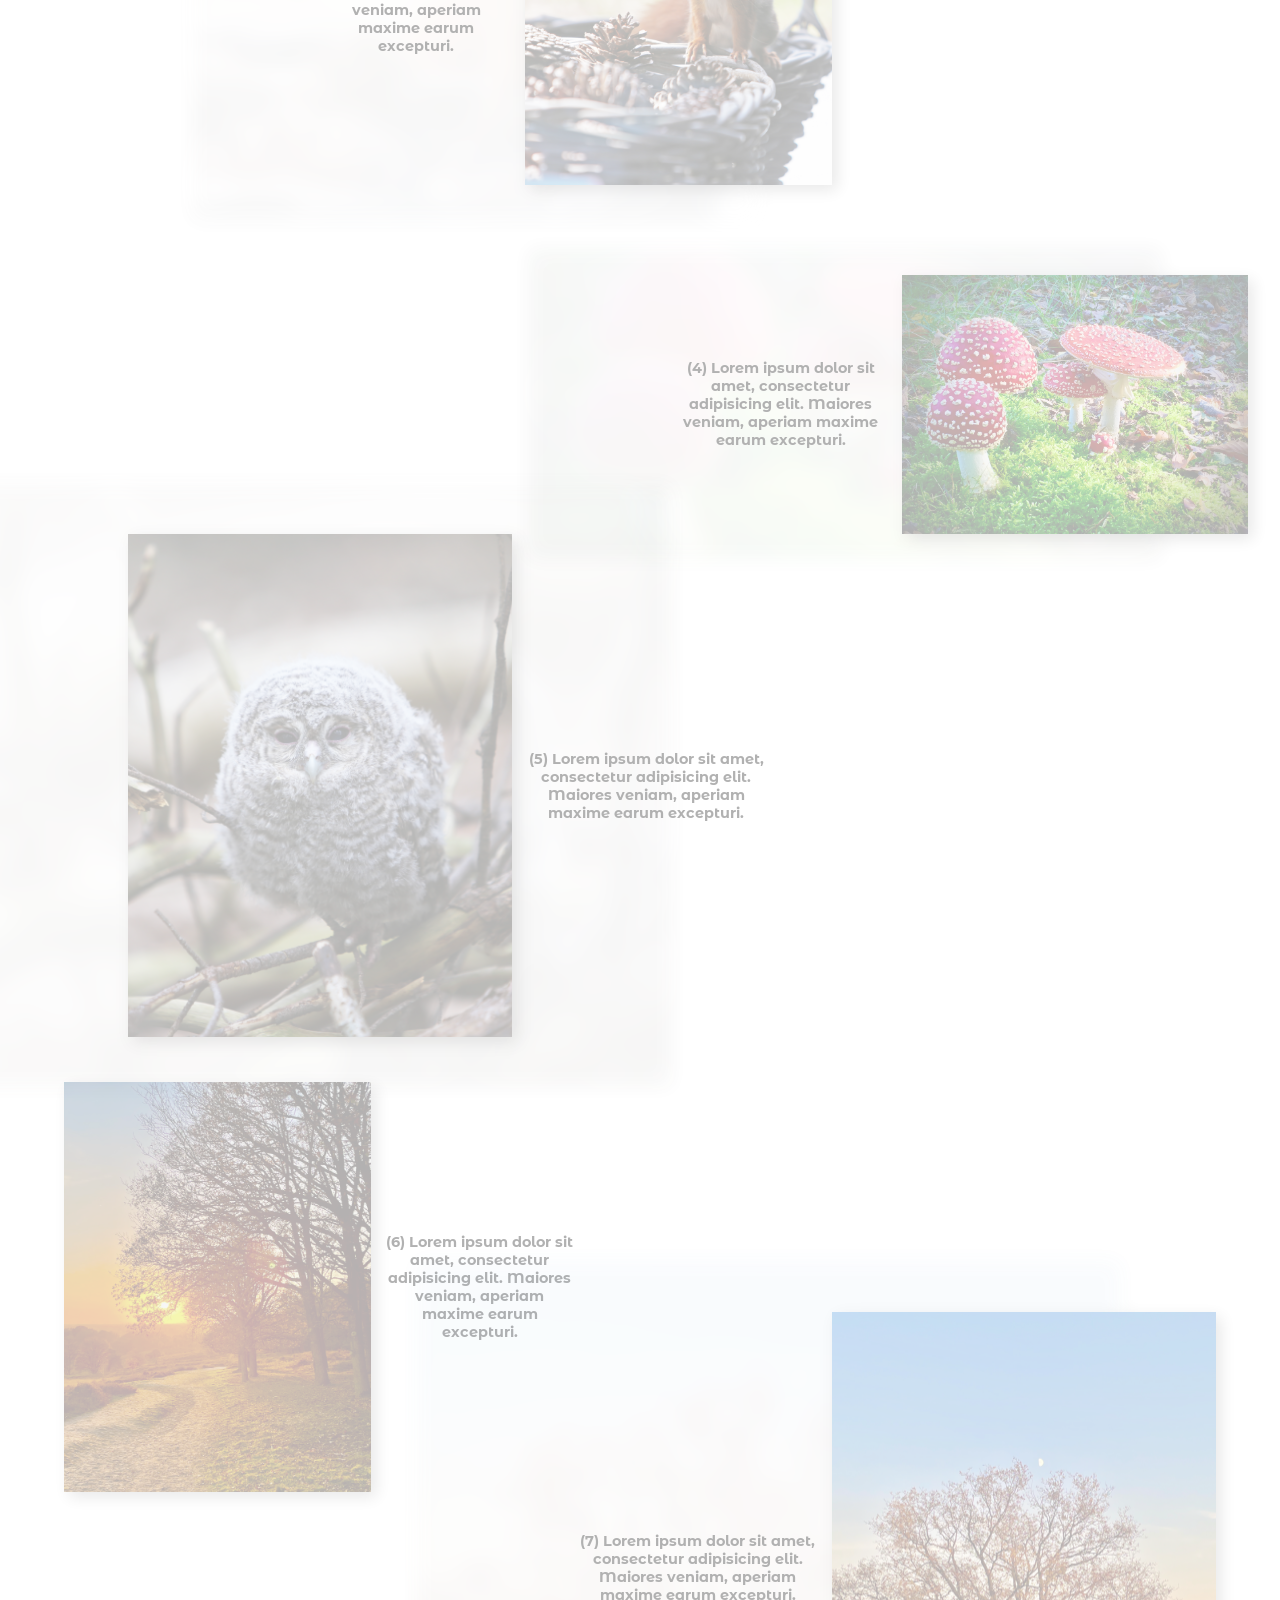
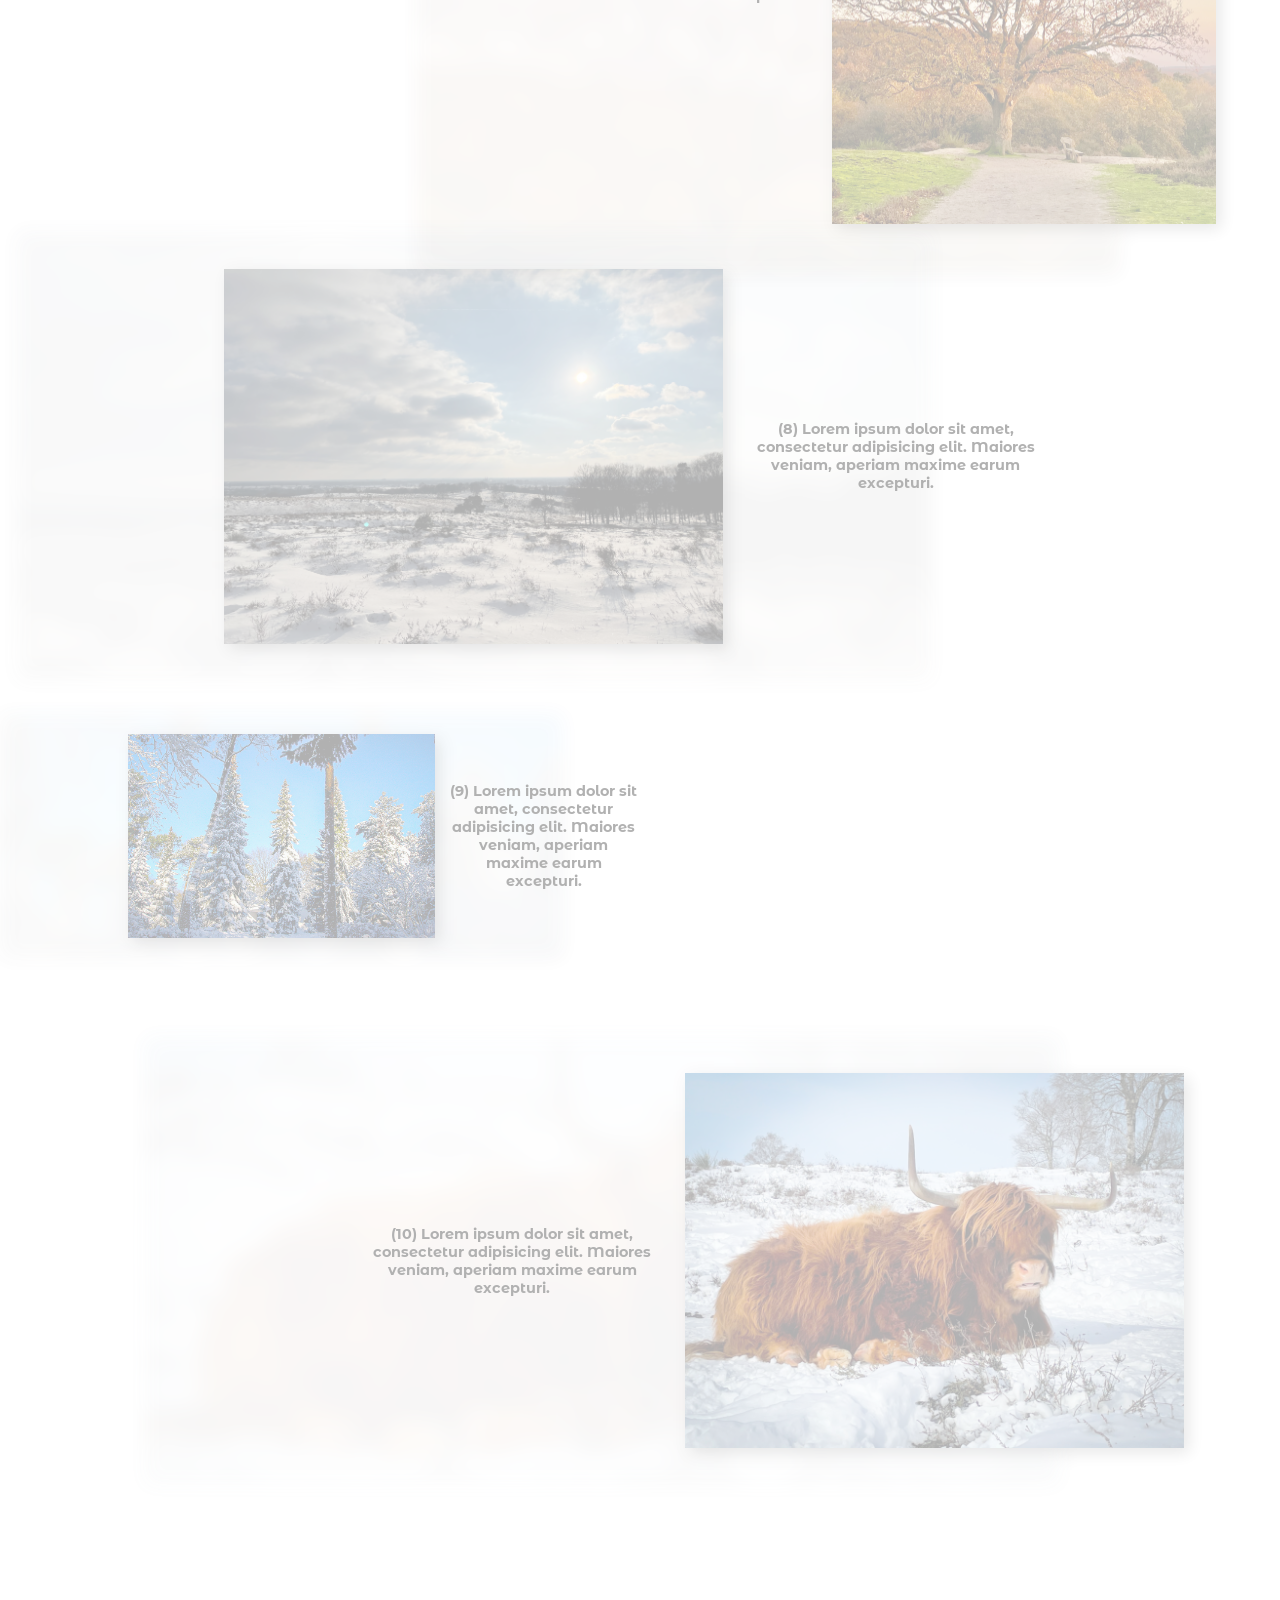
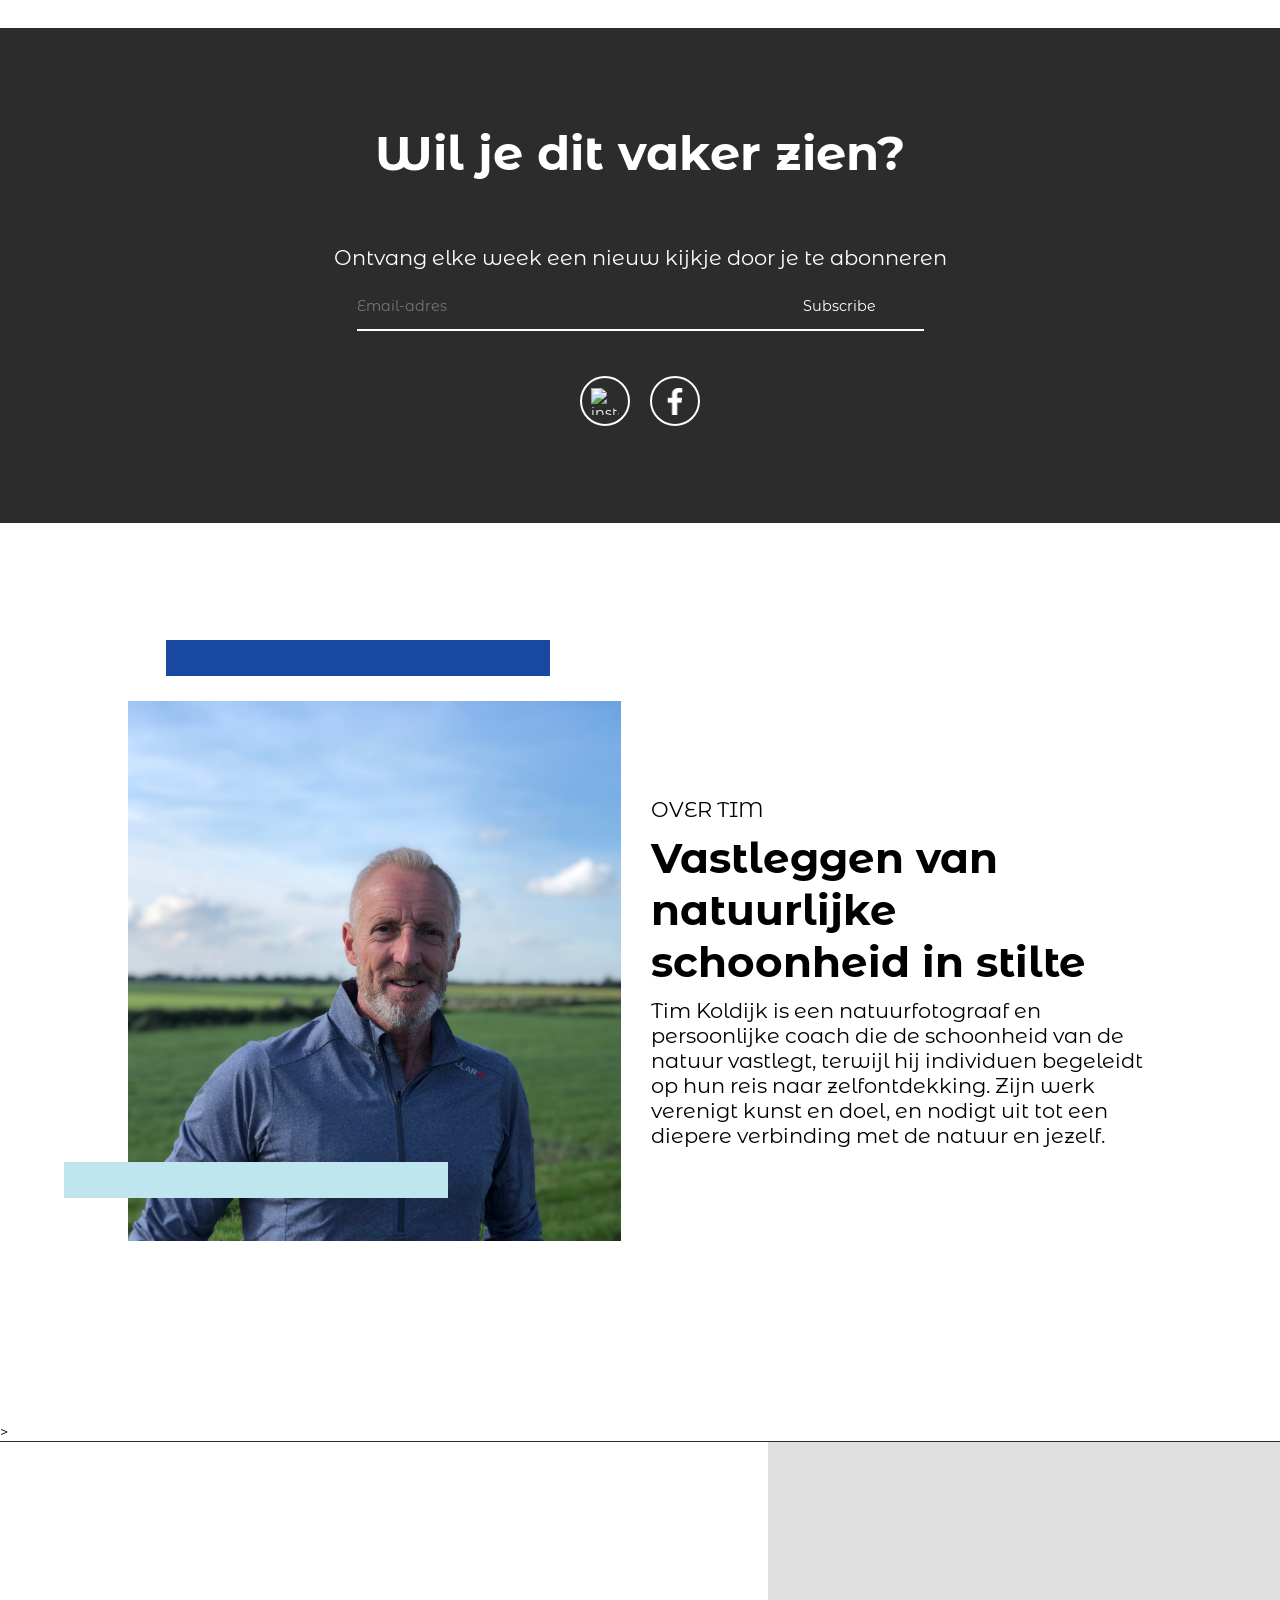
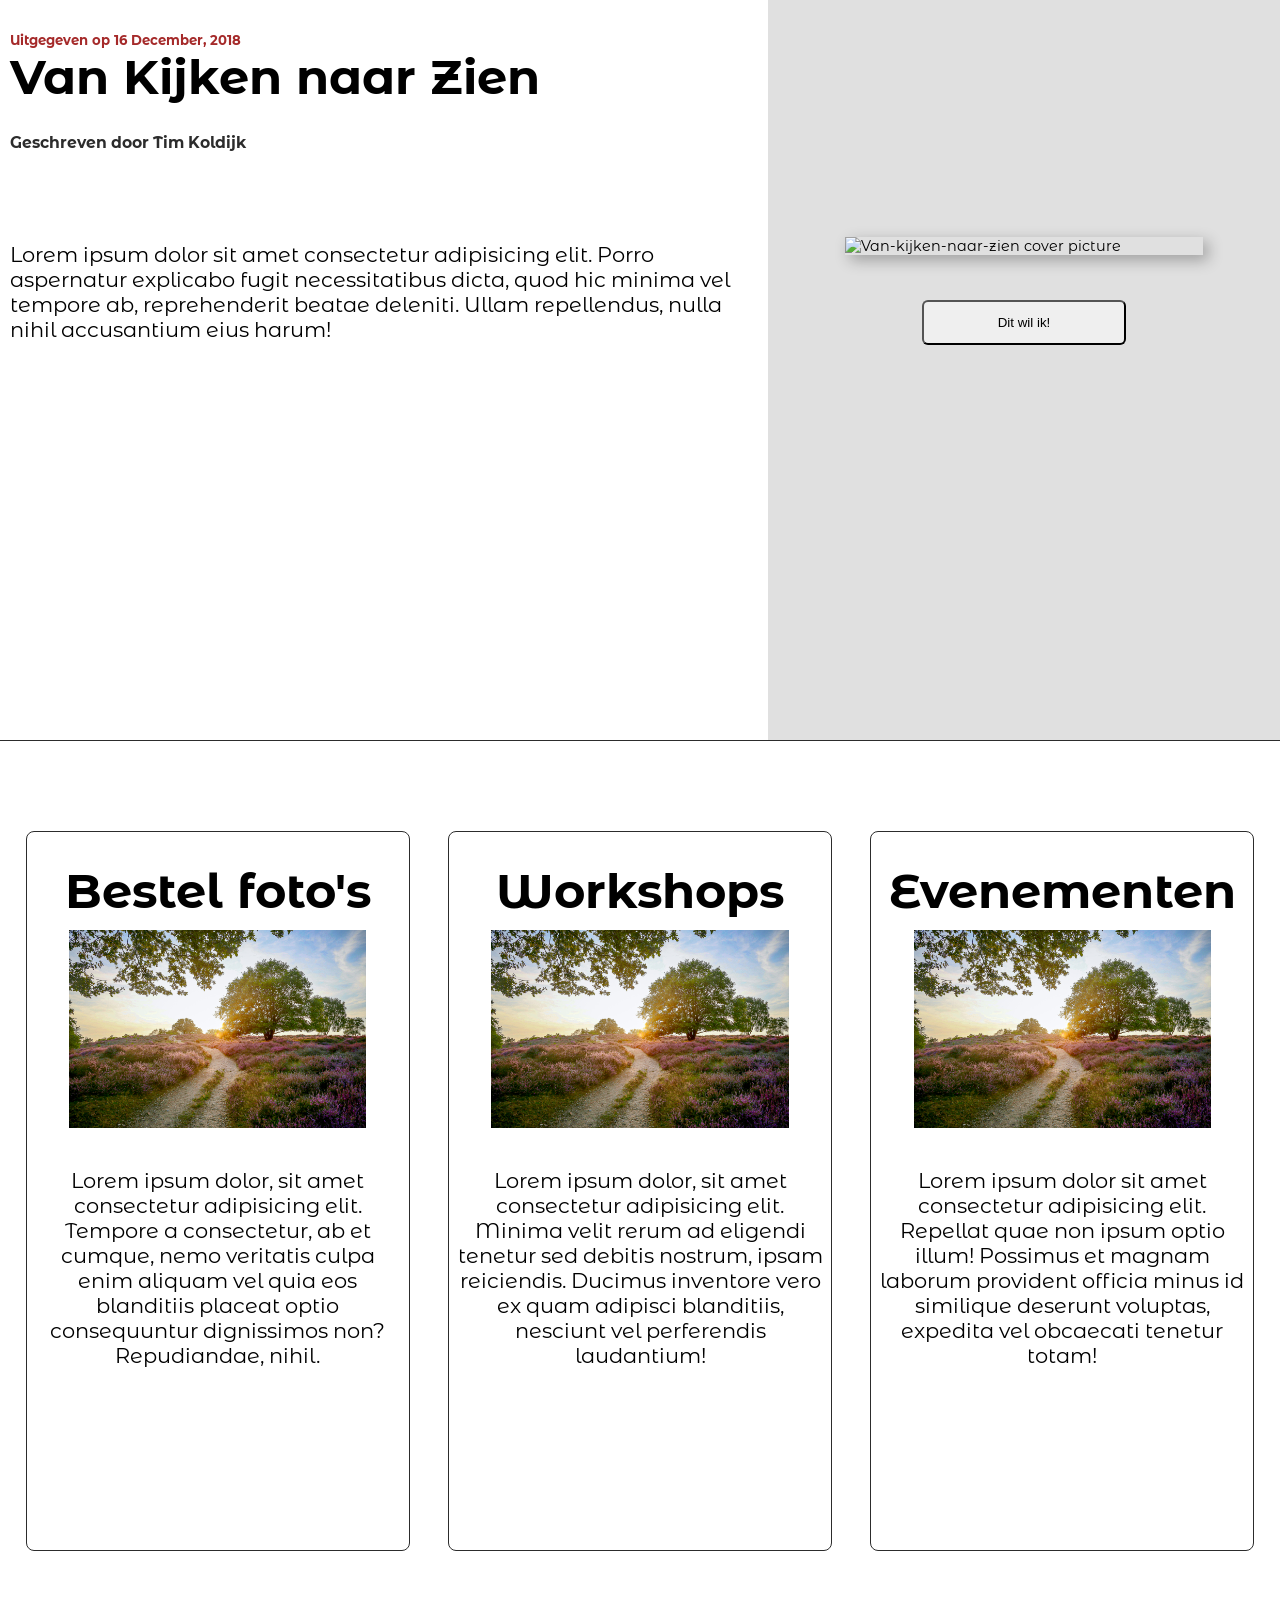
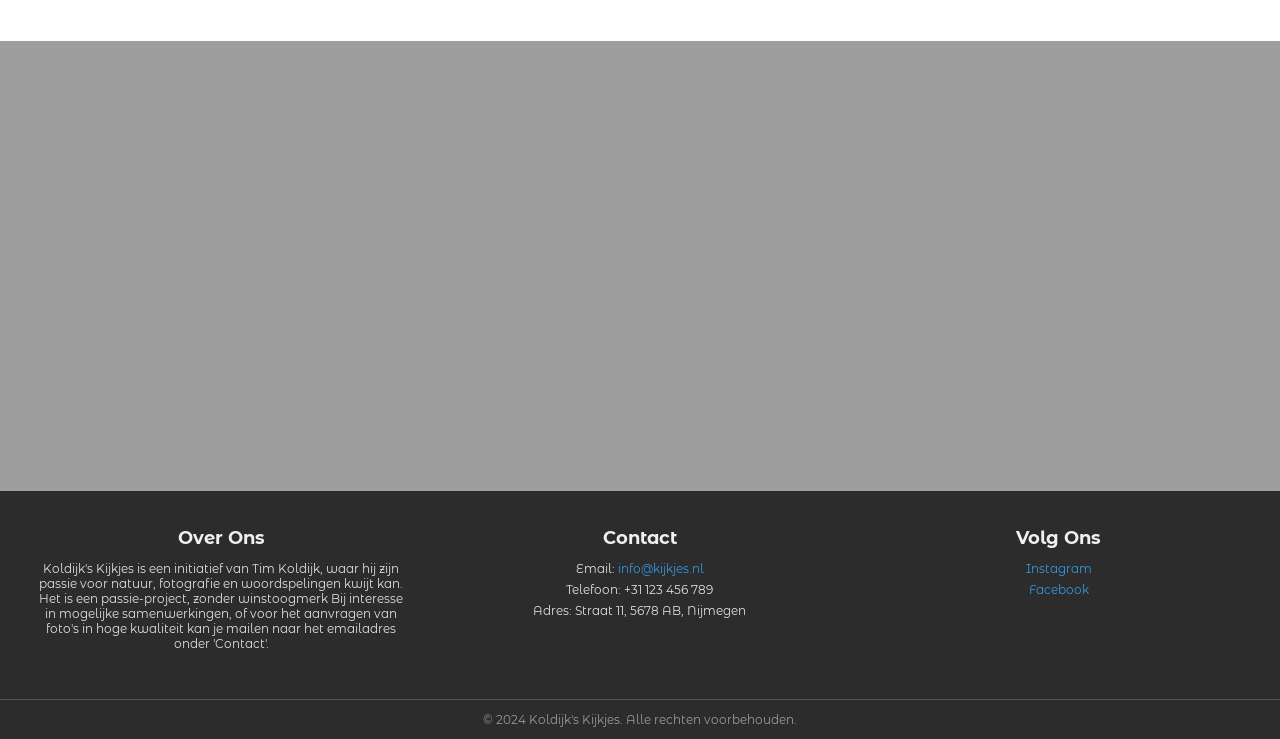
==== commit 8d7eb518: "Add files via upload" ====
--- a/index.html
+++ b/index.html
@@ -5,7 +5,7 @@
     <meta charset="UTF-8">
     <meta name="viewport" content="width=device-width, initial-scale=1.0">
     <link rel="stylesheet" href="styles_landingpage.css">
-    <title>Koldijk's Kijkjes</title>
+    <title>Koldijk's Kijk</title>
     <link rel="preconnect" href="https://fonts.googleapis.com">
     <link rel="preconnect" href="https://fonts.gstatic.com" crossorigin>
     <link href="https://fonts.googleapis.com/css2?family=Montserrat:ital,wght@0,100..900;1,100..900&display=swap" rel="stylesheet">
@@ -33,10 +33,11 @@
         <!-- Expanding Circle Menu -->
         <div id="circle-menu" class="circle-menu">
             <div class="menu-content">
-                <a href="#" class="animated-underline not-online-yet">Home</a>
-                <a href="#" class="animated-underline not-online-yet">Over ons</a>
-                <a href="#" class="animated-underline not-online-yet">Services</a>
-                <a href="#" class="animated-underline not-online-yet">Contact</a>
+                <a href="#home" class="animated-underline not-online-yet">Home</a>
+                <a href="#over-tim" class="animated-underline not-online-yet">Over Tim</a>
+                <a href="#van-kijken-naar-zien" class="animated-underline not-online-yet">Van Kijken naar Zien</a>
+                <a href="#photo-services" class="animated-underline not-online-yet">Foto services</a>
+                <a href="#contact" class="animated-underline not-online-yet">Contact</a>
                 <a href="#" id="close-menu" class="close-btn animated-underline italic">Sluit menu</a> <!-- Close the circle menu -->
             </div>
         </div>
@@ -45,10 +46,10 @@
 
     <div class="container">
 
-        <div class="section hero dark-background with-overlay">
+        <div class="section hero dark-background with-overlay" id="home">
             <img src="images/Autumn-2.JPG" alt="Forest Image with Sun">
                 <div id="hero-text">
-                <h1>Koldijk's Kijkjes</h1>
+                <h1>Koldijk's Kijk</h1>
                 <h3>Natuurfotografie en bewustwording</h3>
                 <p>Verken alle <a href="" id="hero-link" class="italic animated-underline not-online-yet">kijkjes</a></p>
                 </div>
@@ -124,14 +125,55 @@
             </div>
         </div>
 
-        <div class="about-container" class="section light-background">
-            <img class="about-image" src="images/Tim-pic.jpg" alt="Picture Tim">
+        <div class="about-container section light-background" id="over-tim">
+                <div ><img class="about-image" src="images/Tim-pic.jpg" alt="Picture Tim"></div>
+                    <div class="light-blue-stripe decorative-stripes"></div>
+                    <div class="dark-blue-stripe decorative-stripes"></div>
             <div class="about-text">
+                <p id="about-top-header">OVER TIM</p>
                 <h1 id="about-header">Vastleggen van natuurlijke schoonheid in stilte</h1>
                 <p id="about-paragraph">Tim Koldijk is een natuurfotograaf en persoonlijke coach die de schoonheid van de natuur vastlegt, terwijl hij individuen begeleidt op hun reis naar zelfontdekking. Zijn werk verenigt kunst en doel, en nodigt uit tot een diepere verbinding met de natuur en jezelf.</p>
             </div>
-        </div>
-
+        </div>>
+
+
+        <div class="van-kijken-naar-zien section light-background" id="van-kijken-naar-zien">
+         <div id="book-text">
+            <p id="book-published">Uitgegeven op 16 December, 2018</p>
+            <h1 id="book-title">Van Kijken naar Zien</h1>
+            <p id="book-author">Geschreven door Tim Koldijk</p>
+            <p id="book-description">Lorem ipsum dolor sit amet consectetur adipisicing elit. Porro aspernatur explicabo fugit necessitatibus dicta, quod hic minima vel tempore ab, reprehenderit beatae deleniti. Ullam repellendus, nulla nihil accusantium eius harum!</p>
+         </div>
+         <div id="book-photo">
+            <img id="book-cover" src="images/bookcover.png" alt="Van-kijken-naar-zien cover picture">
+            <button id="book-buy">Dit wil ik!</button>
+         </div>
+        </div>
+
+
+        <div class="photo-services section light-background" id="photo-services">
+            <div class="photo-services-container" id="order-photos">
+                <h1 class="photo-services-container-header">Bestel foto's</h1>
+                <img class="photo-services-container-photo" src="images/Spring-1.JPG" alt="">
+                <p class="photo-services-container-description">Lorem ipsum dolor, sit amet consectetur adipisicing elit. Tempore a consectetur, ab et cumque, nemo veritatis culpa enim aliquam vel quia eos blanditiis placeat optio consequuntur dignissimos non? Repudiandae, nihil.</p>
+            </div>
+
+            <div class="photo-services-container" id="workshop">
+                <h1 class="photo-services-container-header">Workshops</h1>
+                <img class="photo-services-container-photo" src="images/Spring-1.JPG" alt="">
+                <p class="photo-services-container-description">Lorem ipsum dolor, sit amet consectetur adipisicing elit. Minima velit rerum ad eligendi tenetur sed debitis nostrum, ipsam reiciendis. Ducimus inventore vero ex quam adipisci blanditiis, nesciunt vel perferendis laudantium!</p>
+            </div>
+
+            <div class="photo-services-container" id="photography">
+                <h1 class="photo-services-container-header">Evenementen</h1>
+                <img class="photo-services-container-photo" src="images/Spring-1.JPG" alt="">
+                <p class="photo-services-container-description">Lorem ipsum dolor sit amet consectetur adipisicing elit. Repellat quae non ipsum optio illum! Possimus et magnam laborum provident officia minus id similique deserunt voluptas, expedita vel obcaecati tenetur totam!</p>
+            </div>
+        </div>
+
+        <div class="section contact" id="contact">
+
+        </div>
 
 
     </div>
--- a/styles_landingpage.css
+++ b/styles_landingpage.css
@@ -252,7 +252,7 @@
     text-align: center;
     opacity: 0.3; /* Start with the image hidden */
     transform: scale(1); /* Initial scale for images */
-    transition: opacity 0.1s ease, transform 0.1s ease; /* Smooth transitions for opacity and scale */
+    transition: opacity 0.3s ease, transform 0.3s ease; /* Smooth transitions for opacity and scale */
 }
 
 @media (max-width: 676px) {
@@ -491,6 +491,7 @@
     text-align: center;
     z-index: 1;
     position: relative;
+    padding: 0 10px;
 }
 
 @media (max-width: 676px) {
@@ -588,19 +589,18 @@
     width: 60%;
 }
 
-/* about styling */
+/* About Tim Section */
 
 .about-container {
-    height: 70vh;
+    height: 100vh;
     max-width: 100%;
     padding-left: 10%;
     padding-right: 10%;
-    margin: 40px 0;
-    display: flex;
-    margin-top: 20vh;
+    display: flex;
     justify-content: center;
     align-items: center;
     gap: 30px;
+    position: relative;
 }
 
 .about-container h1 {
@@ -611,6 +611,40 @@
     max-height: 60vh;
     object-fit: cover;
     transition: transform 0.5s ease;
+    position: relative;
+    z-index: 0;
+}
+
+.about-image::before {
+    content: ""; /* Required for the pseudo-element to render */
+    background-color: #2c2c2c; /* The color of the background box */
+    position: absolute;
+    top: 10px; /* Adjust as needed for vertical offset */
+    left: 10px; /* Adjust as needed for horizontal offset */
+    width: 100%; /* Match the width of the image */
+    height: 100%; /* Match the height of the image */
+    z-index: 1; /* Place the background behind the image */
+}
+
+.decorative-stripes {
+    width: 30vw;
+    height: 4vh;
+    z-index: 2;
+    display: flex;
+    justify-content: flex-start;
+    position:absolute
+}
+
+.light-blue-stripe {
+    background-color: #bfe5ef;
+    left: 5vw;
+    bottom: 25vh;
+}
+
+.dark-blue-stripe {
+    background-color: #1848a0;
+    left: 13vw;
+    bottom: 83vh;
 }
 
 .about-image:hover {
@@ -629,16 +663,172 @@
     .about-container {
         flex-direction: column;
         height: fit-content;
-        margin: 20vh 0;
+        margin: 10vh 0;
         text-align: center;
     }
 }
 
 @media (max-width:676px) {
     .about-image {
-        max-height: 50vh;
-    }
-}
+        max-height: 40vh;
+    }
+}
+
+
+/* Van Kijken naar Zien */
+
+.van-kijken-naar-zien {
+    display: flex;
+    flex-direction: row;
+    height: 100vh;
+    width: 100vw;
+    border-top:solid 1px #2C2C2C;
+    border-bottom:solid 1px #2C2C2C;
+}
+
+#book-text {
+    width: 60%;
+    height: 100%;
+    display: flex;
+    flex-direction: column;
+    padding: 10px;
+}
+
+#book-photo {
+    display: flex;
+    background-color: #2c2c2c25; 
+    width: 40%;
+    height: 100%;
+    justify-content: center;
+    align-items: center;
+    flex-direction: column;
+    gap: 5vh;
+}
+
+#book-published{
+    font-weight: 700;
+    font-size: 1.1rem;
+    color: brown;
+    margin-top: 20vh;
+}
+
+#book-title {
+    margin-bottom: 3vh;
+}
+
+#book-author{
+    font-weight: 700;
+    font-size: 1.3rem;
+    color: #2C2C2C;
+    margin-bottom:10vh;
+}
+
+
+#book-cover {
+    height: auto;
+    width: 70%;
+    overflow:hidden;
+    box-shadow: 5px 5px 15px rgba(0, 0, 0, 0.3);
+}
+
+#book-buy {
+    width: 40%;
+    height: 5%;
+    border-radius: 6px;
+}
+
+@media (max-width:676px) {
+    #van-kijken-naar-zien {
+        flex-direction: column;
+        height: fit-content;
+    }
+}
+
+@media (max-width:676px) {
+    #book-text {
+        width: 100%;
+        justify-content: center;
+        text-align: center;
+        margin: 20px 0;
+    }
+}
+
+@media (max-width:676px) {
+    #book-published {
+        margin-top: 0;
+    }
+}
+
+
+@media (max-width:676px) {
+    #book-photo {
+        width: 100%;
+        padding: 20px 0;
+    }
+}
+
+
+
+/* Photo services */
+    
+.photo-services {
+    display: flex;
+    flex-direction: row;
+    height: 100vh;
+    width: auto;
+    gap: 3%;
+    justify-content: center;
+    align-items: center;
+}
+
+.photo-services-container {
+    width: 30%;
+    height: 80%;
+    display: flex;
+    flex-direction: column;
+    align-items: center;
+    text-align: center;
+    gap: 10px;
+    padding: 0px 5px;
+    padding-top: 30px;
+    border: 1px solid #2c2c2c;
+    border-radius: 8px;
+}
+
+.photo-services-container-photo {
+    width: 80%;
+    height: auto;
+    overflow: hidden;
+    padding-bottom: 30px;
+}
+
+@media (max-width:676px) {
+    .photo-services {
+        flex-direction: column;
+        height: fit-content;
+        gap:10px;
+    }
+}
+
+@media (max-width:676px) {
+    .photo-services-container {
+        width: 80%;
+        height: fit-content;
+        padding-bottom: 10px;
+    }
+}
+
+
+/* Contact styling */
+
+.contact {
+    height:50vh;
+    width:100vw;
+    background-color: #2c2c2c75;
+}
+
+
+
 
 /* Footer styling */
 
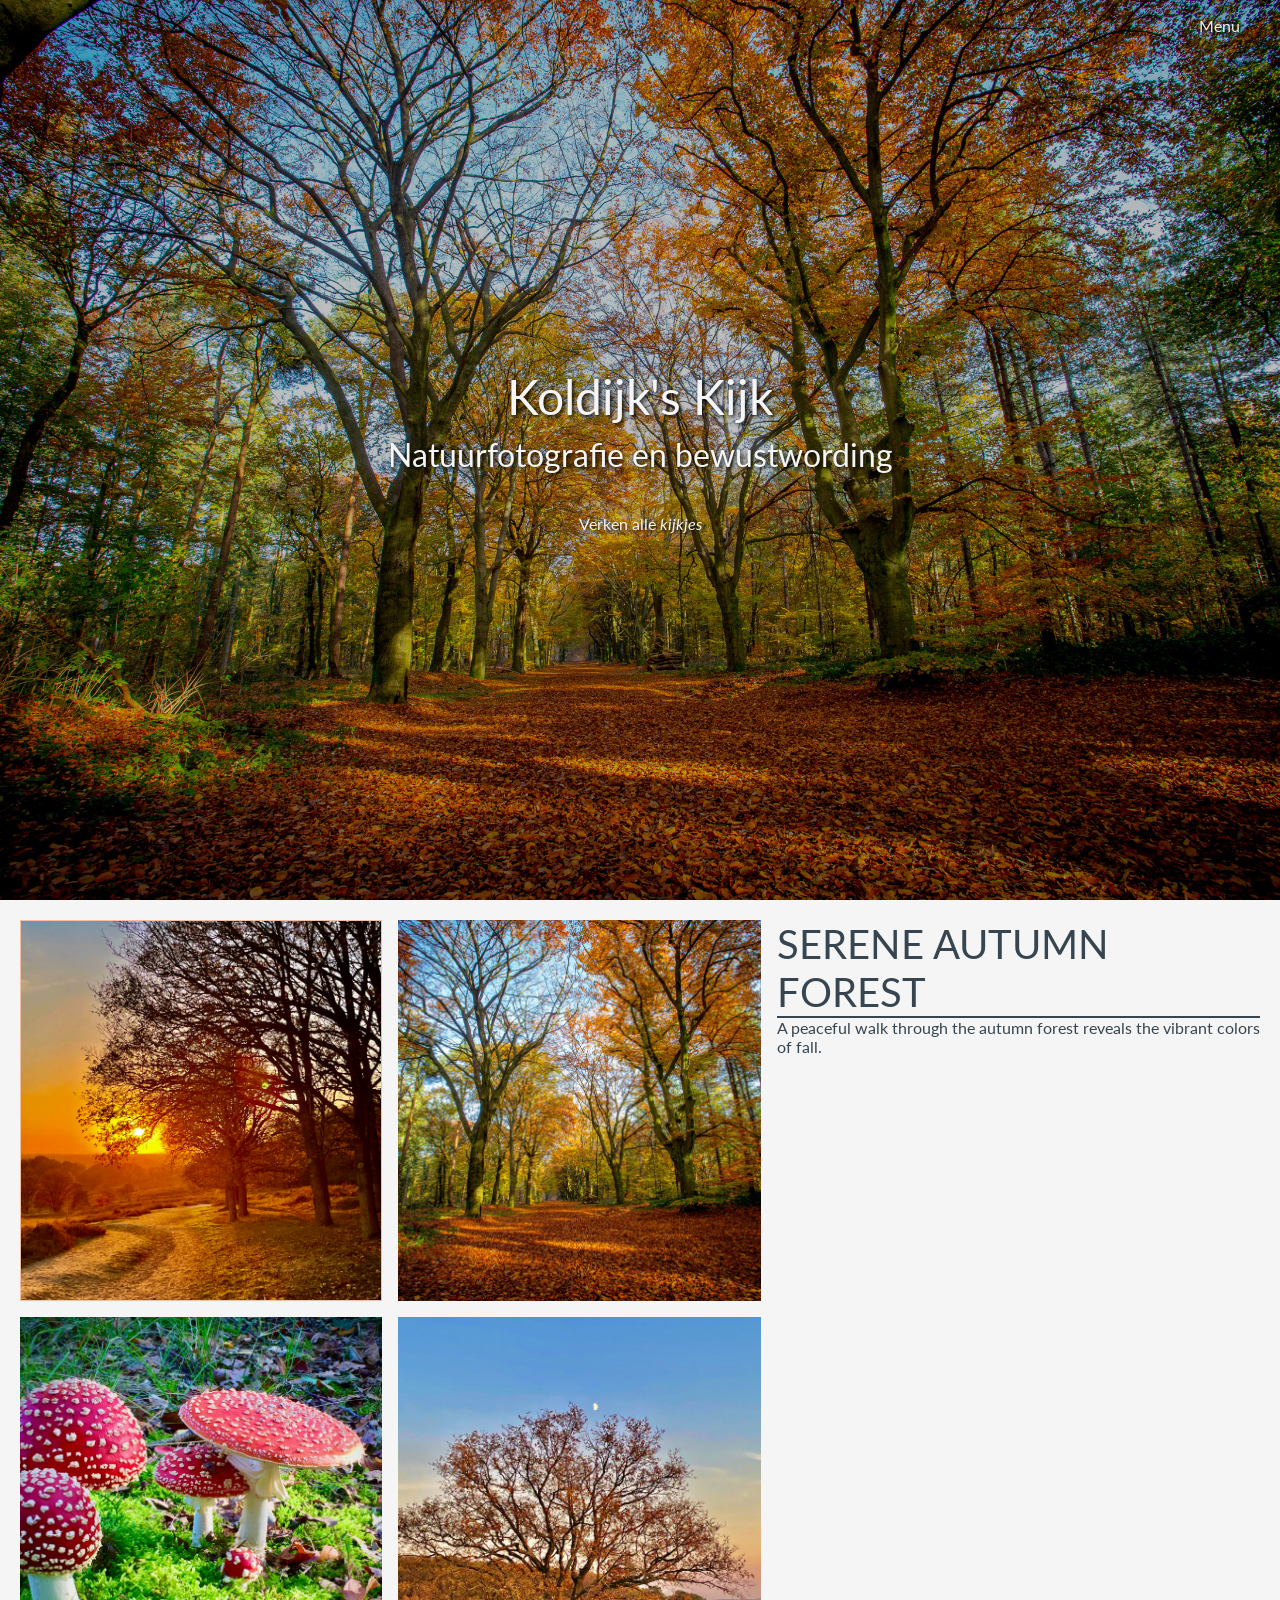
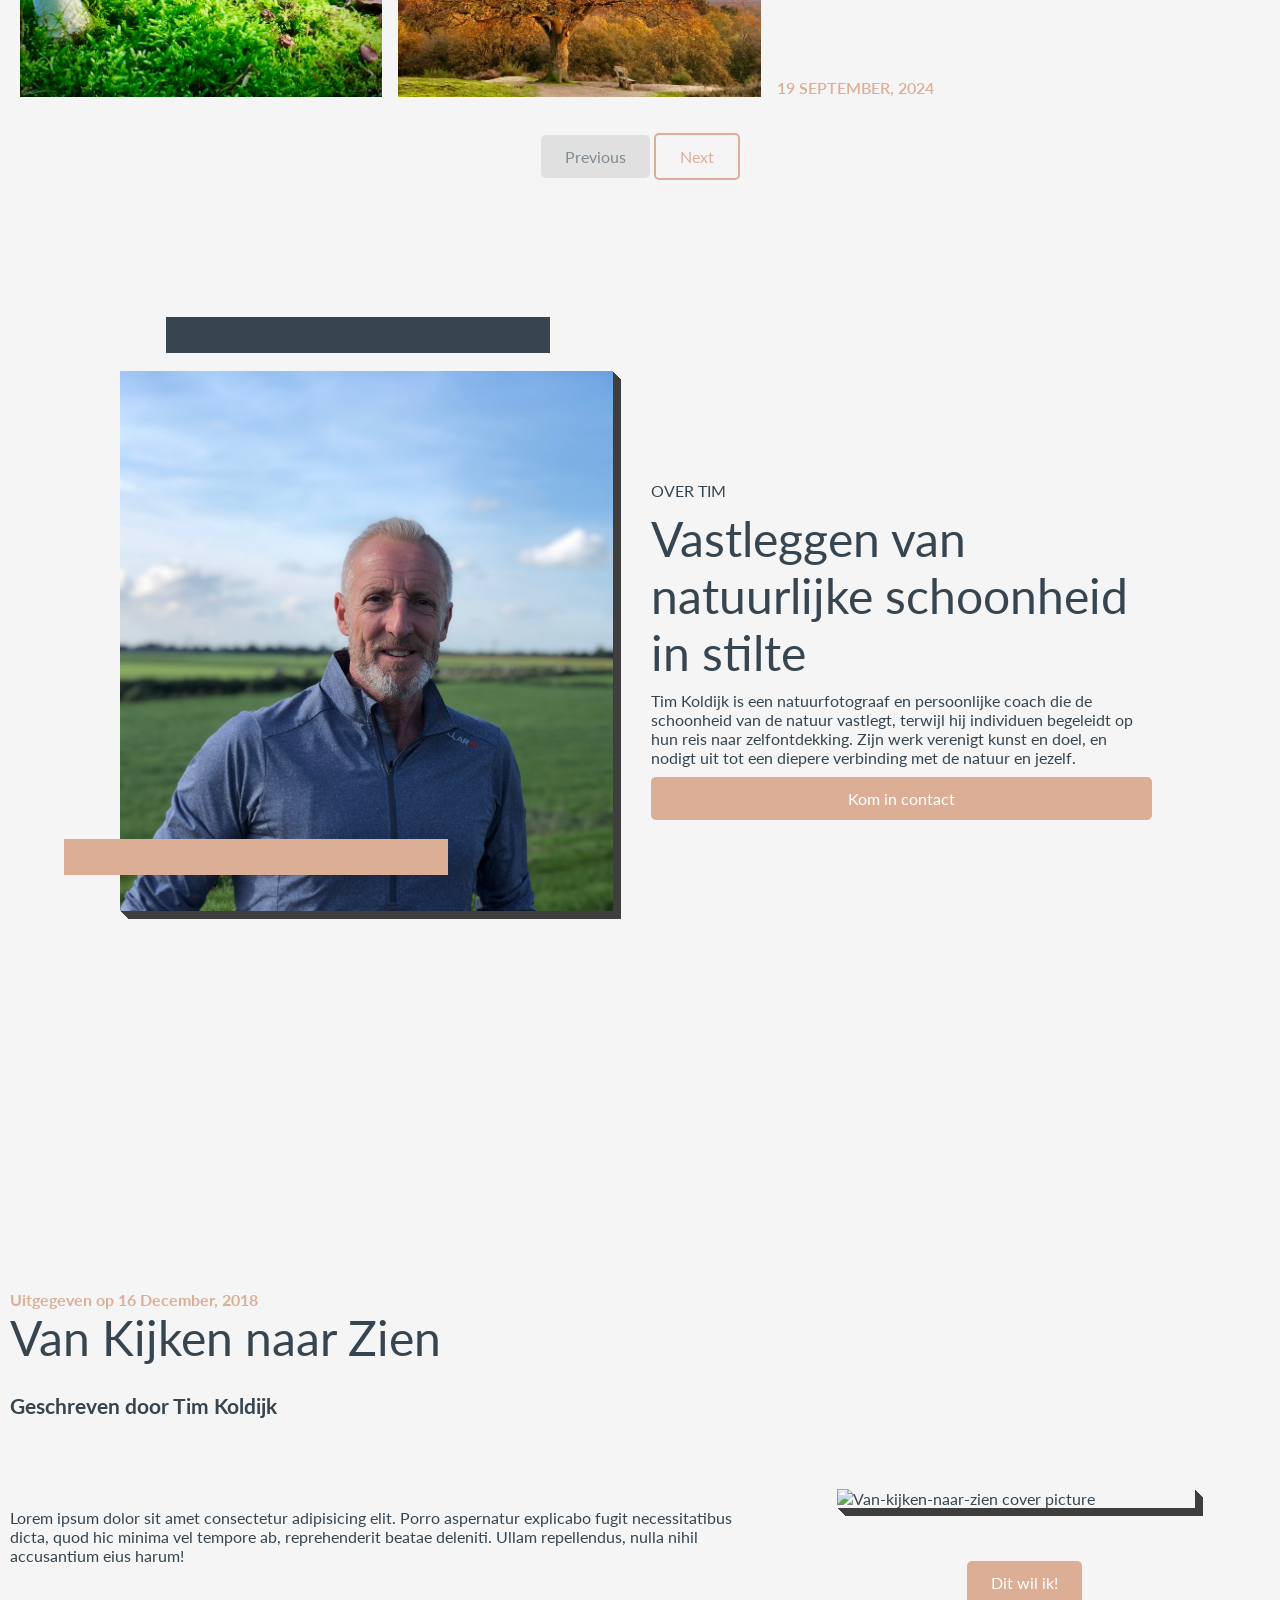
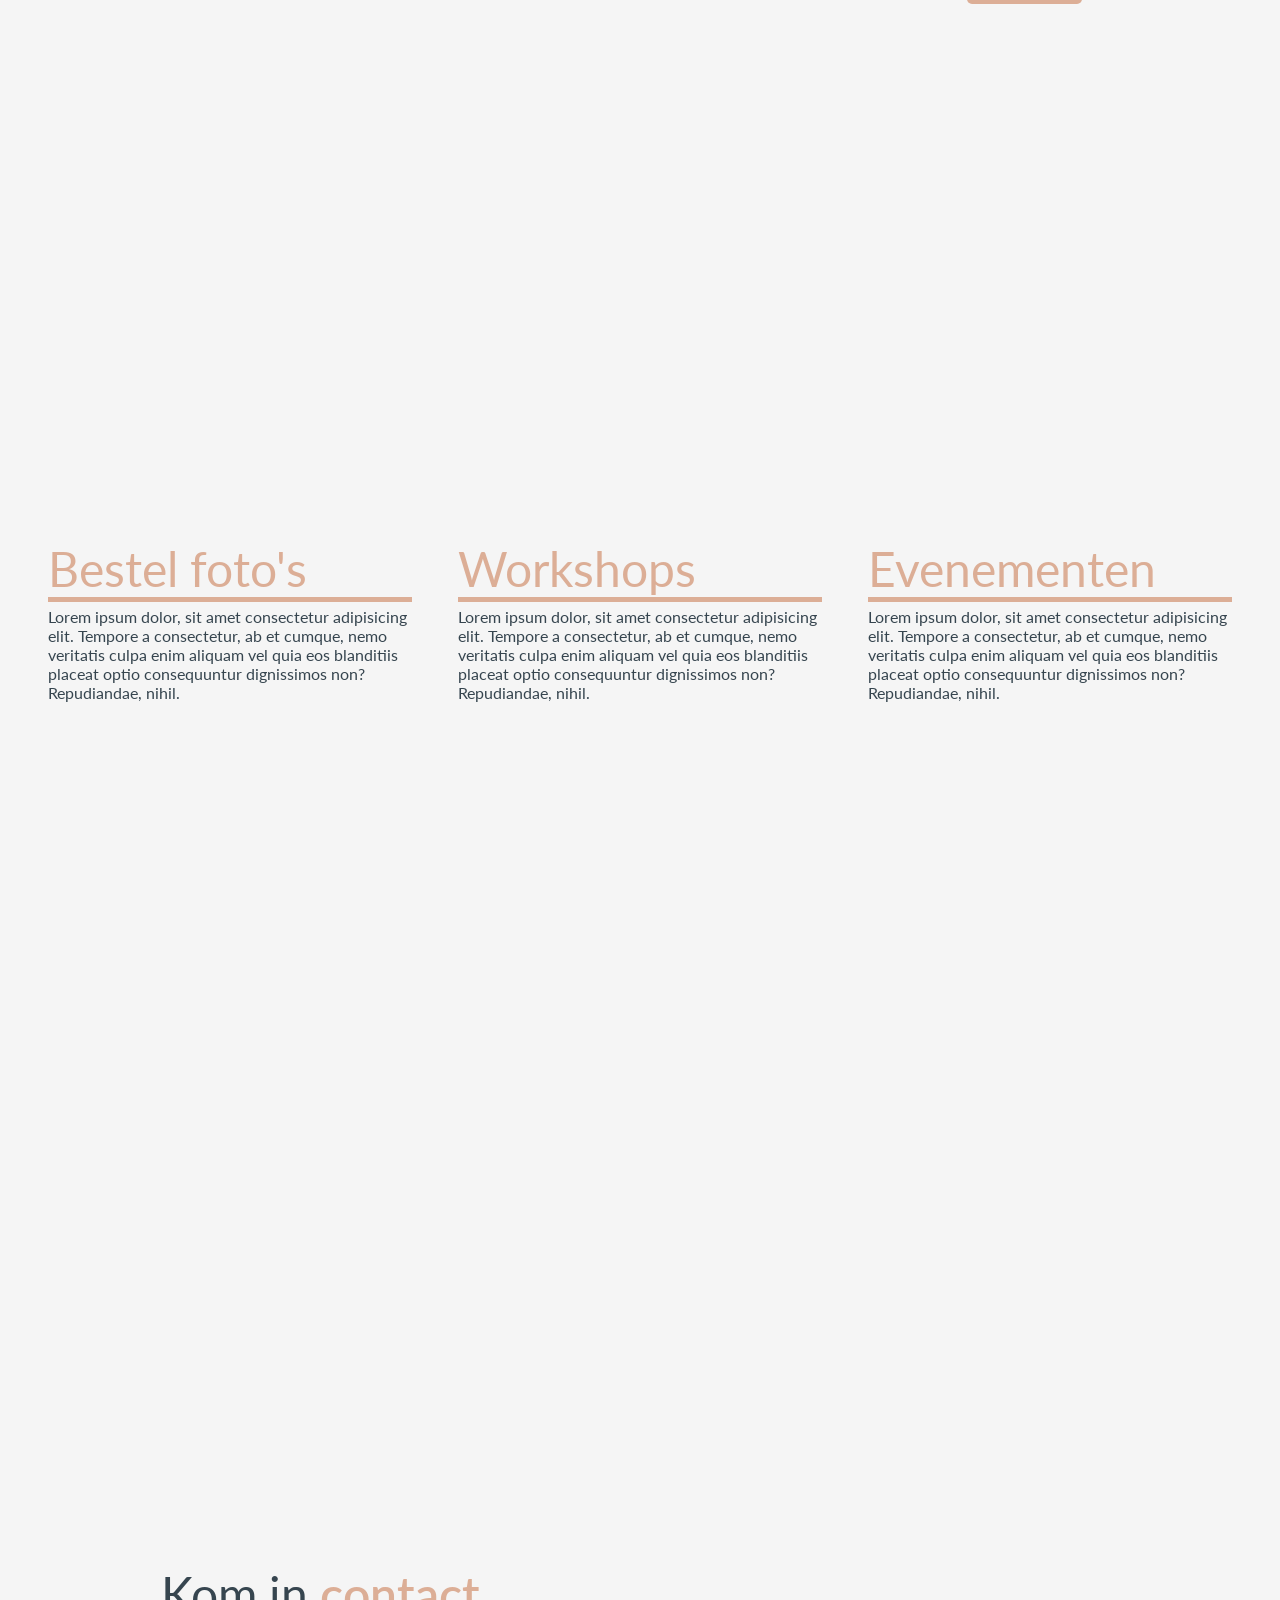
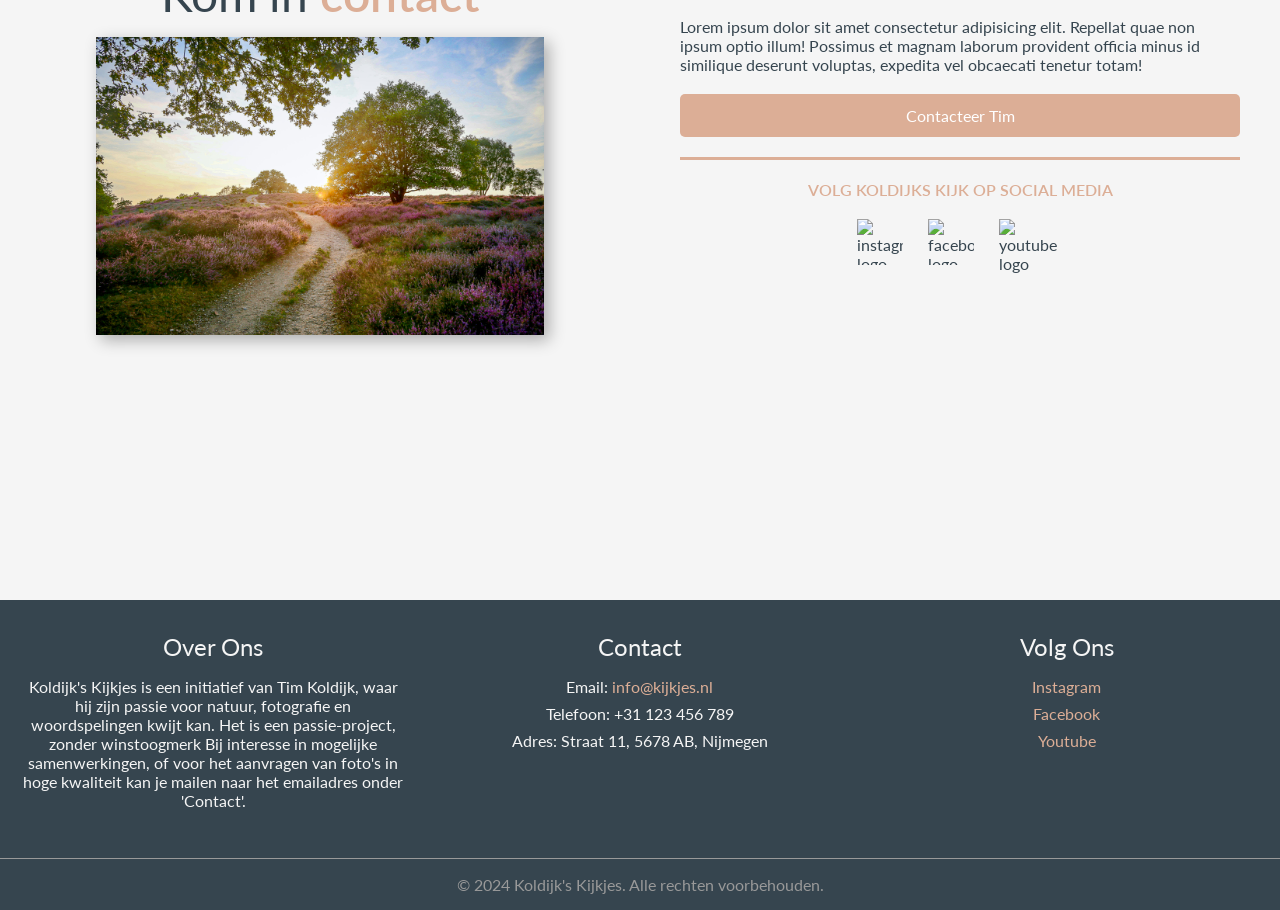
==== commit b7991d38: "Add files via upload" ====
--- a/index.html
+++ b/index.html
@@ -8,108 +8,82 @@
     <title>Koldijk's Kijk</title>
     <link rel="preconnect" href="https://fonts.googleapis.com">
     <link rel="preconnect" href="https://fonts.gstatic.com" crossorigin>
-    <link href="https://fonts.googleapis.com/css2?family=Montserrat:ital,wght@0,100..900;1,100..900&display=swap" rel="stylesheet">
-    <link rel="preconnect" href="https://fonts.googleapis.com">
-    <link rel="preconnect" href="https://fonts.gstatic.com" crossorigin>
-    <link href="https://fonts.googleapis.com/css2?family=Montserrat+Alternates:ital,wght@0,100;0,200;0,300;0,400;0,500;0,600;0,700;0,800;0,900;1,100;1,200;1,300;1,400;1,500;1,600;1,700;1,800;1,900&family=Montserrat:ital,wght@0,100..900;1,100..900&display=swap" rel="stylesheet">
+    <link href="https://fonts.googleapis.com/css2?family=Lato&family=Merriweather:wght@700&display=swap" rel="stylesheet">
+
 </head>
 
 <body>
-    <div id="page-wrapper">
+
         <header id="header">
             <div id="logo">
                 <!--img src=""-->
                 <div id="logo-pic"></div>
             </div>
             
-            <nav id="nav-bar">
-                <ul>
-                    <!-- Existing Menu Item -->
-                    <li class="nav-link" id="nav-menu">Menu</li>
-                </ul>
-            </nav>
+            <div id="nav-bar">
+                <p class="nav-link" id="nav-menu">Menu</p>
+            </div>
         </header>
 
         <!-- Expanding Circle Menu -->
-        <div id="circle-menu" class="circle-menu">
+        <menu id="circle-menu" class="circle-menu">
             <div class="menu-content">
-                <a href="#home" class="animated-underline not-online-yet">Home</a>
-                <a href="#over-tim" class="animated-underline not-online-yet">Over Tim</a>
-                <a href="#van-kijken-naar-zien" class="animated-underline not-online-yet">Van Kijken naar Zien</a>
-                <a href="#photo-services" class="animated-underline not-online-yet">Foto services</a>
-                <a href="#contact" class="animated-underline not-online-yet">Contact</a>
-                <a href="#" id="close-menu" class="close-btn animated-underline italic">Sluit menu</a> <!-- Close the circle menu -->
-            </div>
-        </div>
-            
-    </div>
-
-    <div class="container">
-
-        <div class="section hero dark-background with-overlay" id="home">
+                <a href="#home" class="">Home</a>
+                <a href="#galerij" class="">Galerij</a>
+                <a href="#over-tim" class="">Over Tim</a>
+                <a href="#van-kijken-naar-zien" class="">Van Kijken naar Zien</a>
+                <a href="#photo-services" class="">Foto services</a>
+                <a href="#contact" class="">Contact</a>
+                <a href="#" id="close-menu" class="close-btn italic">Sluit menu</a> 
+            </div>
+        </menu>  
+ 
+        <section class="hero dark-background with-overlay scroll-snap" id="home">
             <img src="images/Autumn-2.JPG" alt="Forest Image with Sun">
-                <div id="hero-text">
+                <div class="hero-text">
                 <h1>Koldijk's Kijk</h1>
                 <h3>Natuurfotografie en bewustwording</h3>
-                <p>Verken alle <a href="" id="hero-link" class="italic animated-underline not-online-yet">kijkjes</a></p>
-                </div>
-        </div>
-
-        <div class="home-gallery section light-background">
-            <div class="gallery-kijkje fade-content">
-                <img src="images/Spring-2.JPG" class="kijkje-img" alt="Forest Image">
-                <div class="kijkje-text"><h4>(1) Lorem ipsum dolor sit amet, consectetur adipisicing elit. Maiores veniam, aperiam maxime earum excepturi.</h4></div>
-    
-            </div>
-             
-            <div class="gallery-kijkje fade-content">
-                <img src="images/Spring-5.JPG" class="kijkje-img" alt="Forest Image">
-                <div class="kijkje-text"><h4>(2) Lorem ipsum dolor sit amet, consectetur adipisicing elit. Maiores veniam, aperiam maxime earum excepturi.</h4></div>
-            </div>
-            
-            <div class="gallery-kijkje fade-content">
-                <img src="images/Spring-3.JPG" class="kijkje-img" alt="Forest Image">
-                <div class="kijkje-text"><h4>(3) Lorem ipsum dolor sit amet, consectetur adipisicing elit. Maiores veniam, aperiam maxime earum excepturi.</h4></div>
-            </div>
-
-            <div class="gallery-kijkje fade-content">
-                <img src="images/Autumn-3.JPG" class="kijkje-img" alt="Forest Image">
-                <div class="kijkje-text"><h4>(4) Lorem ipsum dolor sit amet, consectetur adipisicing elit. Maiores veniam, aperiam maxime earum excepturi.</h4></div>
-            </div>
-
-            <div class="gallery-kijkje fade-content">
-                <img src="images/Spring-4.JPG" class="kijkje-img" alt="Forest Image">
-                <div class="kijkje-text"><h4>(5) Lorem ipsum dolor sit amet, consectetur adipisicing elit. Maiores veniam, aperiam maxime earum excepturi.</h4></div>
-            </div>        
-
-            <div class="gallery-kijkje fade-content">
-                <img src="images/Autumn-1.JPG" class="kijkje-img" alt="Forest Image">
-                <div class="kijkje-text"><h4>(6) Lorem ipsum dolor sit amet, consectetur adipisicing elit. Maiores veniam, aperiam maxime earum excepturi.</h4></div>
-            </div>
-
-            <div class="gallery-kijkje fade-content">
-                <img src="images/Autumn-4.JPG" class="kijkje-img" alt="Forest Image">
-                <div class="kijkje-text"><h4>(7) Lorem ipsum dolor sit amet, consectetur adipisicing elit. Maiores veniam, aperiam maxime earum excepturi.</h4></div>
-            </div>
-
-            <div class="gallery-kijkje fade-content">
-                <img src="images/Winter-1.JPG" class="kijkje-img" alt="Forest Image">
-                <div class="kijkje-text"><h4>(8) Lorem ipsum dolor sit amet, consectetur adipisicing elit. Maiores veniam, aperiam maxime earum excepturi.</h4></div>
-            </div>
-
-            <div class="gallery-kijkje fade-content">
-                <img src="images/Winter-2.JPG" class="kijkje-img" alt="Forest Image">
-                <div class="kijkje-text"><h4>(9) Lorem ipsum dolor sit amet, consectetur adipisicing elit. Maiores veniam, aperiam maxime earum excepturi.</h4></div>
-            </div>
-            
-            <div class="gallery-kijkje fade-content">
-                <img src="images/Winter-3.JPG" class="kijkje-img" alt="Forest Image">
-                <div class="kijkje-text"><h4>(10) Lorem ipsum dolor sit amet, consectetur adipisicing elit. Maiores veniam, aperiam maxime earum excepturi.</h4></div>
-            </div>
-
-        </div>
-
-        <div class="section newsletter dark-background">
+                <p>Verken alle <a href="#galerij" id="hero-link" class="italic animated-underline not-online-yet">kijkjes</a></p>
+                </div>
+        </section>
+
+        <section class="photo-gallery light-background scroll-snap" id="galerij">
+                <div class="photo-gallery-item gallery-picture photo-gallery-item-1">
+                    <img src="" alt="" class="gallery-picture-img">
+                </div>
+
+                <div class="photo-gallery-item gallery-picture photo-gallery-item-2">
+                    <img src="" alt="" class="gallery-picture-img">
+                </div>
+
+                <div class="photo-gallery-item gallery-picture photo-gallery-item-3">
+                    <img src="" alt="" class="gallery-picture-img">
+                </div>
+
+                <div class="photo-gallery-item gallery-picture photo-gallery-item-4">
+                    <img src="" alt="" class="gallery-picture-img">
+                </div>
+
+                <div class="photo-gallery-item gallery-textbox photo-gallery-item-5">
+                    <div class="gallery-textbox">
+                    <h1 class="gallery-textbox-header">Lorem ipsum dolor sit amet consectetur adipisicing</h1>
+                    <p class="gallery-textbox-text">Lorem ipsum dolor sit amet consectetur adipisicing elit. Porro aspernatur explicabo fugit necessitatibus dicta, quod hic minima vel tempore ab, reprehenderit beatae deleniti. Ullam repellendus, nulla nihil accusantium eius harum!</p>
+                    </div>
+                    <div class="gallery-textbox">
+                    <p class="gallery-textbox-date">19 September, 2024</p>
+                    </div>
+                </div>
+
+                <!-- Navigation Buttons -->
+                <div class="gallery-navigation">
+                    <button id="prev-button" class="button button--secondary">Previous</button>
+                    <button id="next-button" class="button button--secondary">Next</button>
+                </div>
+
+        </section>
+
+
+        <!-- <div class="section newsletter dark-background">
             <h1>Wil je dit vaker zien?</h1>
             <p>Ontvang elke week een nieuw kijkje door je te abonneren</p>
             <div class="container-subscription">
@@ -123,21 +97,22 @@
                 <div class="social-icon"><img src="images/instagram.png" alt="instagram"></div>
                 <div class="social-icon"><img src="images/facebook-app-symbol.png" alt="facebook"></div>
             </div>
-        </div>
-
-        <div class="about-container section light-background" id="over-tim">
-                <div ><img class="about-image" src="images/Tim-pic.jpg" alt="Picture Tim"></div>
+        </div> -->
+
+        <section class="about-container section light-background scroll-snap" id="over-tim">
+                <div ><img class="about-image shadow-pop-br" src="images/Tim-pic.jpg" alt="Picture Tim"></div>
                     <div class="light-blue-stripe decorative-stripes"></div>
                     <div class="dark-blue-stripe decorative-stripes"></div>
             <div class="about-text">
                 <p id="about-top-header">OVER TIM</p>
                 <h1 id="about-header">Vastleggen van natuurlijke schoonheid in stilte</h1>
                 <p id="about-paragraph">Tim Koldijk is een natuurfotograaf en persoonlijke coach die de schoonheid van de natuur vastlegt, terwijl hij individuen begeleidt op hun reis naar zelfontdekking. Zijn werk verenigt kunst en doel, en nodigt uit tot een diepere verbinding met de natuur en jezelf.</p>
-            </div>
-        </div>>
-
-
-        <div class="van-kijken-naar-zien section light-background" id="van-kijken-naar-zien">
+                <a class="button button--primary" href="mailto:timkoldijk@me.com?subject=Hello%20Tim&body=I%20wanted%20to%20reach%20out.">Kom in contact</a>
+            </div>
+        </section>
+
+
+        <section class="van-kijken-naar-zien section light-background scroll-snap" id="van-kijken-naar-zien">
          <div id="book-text">
             <p id="book-published">Uitgegeven op 16 December, 2018</p>
             <h1 id="book-title">Van Kijken naar Zien</h1>
@@ -145,42 +120,51 @@
             <p id="book-description">Lorem ipsum dolor sit amet consectetur adipisicing elit. Porro aspernatur explicabo fugit necessitatibus dicta, quod hic minima vel tempore ab, reprehenderit beatae deleniti. Ullam repellendus, nulla nihil accusantium eius harum!</p>
          </div>
          <div id="book-photo">
-            <img id="book-cover" src="images/bookcover.png" alt="Van-kijken-naar-zien cover picture">
-            <button id="book-buy">Dit wil ik!</button>
+            <img id="book-cover" class="shadow-pop-br" src="images/bookcover.png" alt="Van-kijken-naar-zien cover picture">
+            <button id="book-buy" class="button button--primary not-online-yet">Dit wil ik!</button>
          </div>
-        </div>
-
-
-        <div class="photo-services section light-background" id="photo-services">
+        </section>
+
+
+        <section class="photo-services section light-background scroll-snap" id="photo-services">
             <div class="photo-services-container" id="order-photos">
+                <img class="photo-services-container-photo" src="images/camera.png" alt="">
                 <h1 class="photo-services-container-header">Bestel foto's</h1>
-                <img class="photo-services-container-photo" src="images/Spring-1.JPG" alt="">
                 <p class="photo-services-container-description">Lorem ipsum dolor, sit amet consectetur adipisicing elit. Tempore a consectetur, ab et cumque, nemo veritatis culpa enim aliquam vel quia eos blanditiis placeat optio consequuntur dignissimos non? Repudiandae, nihil.</p>
             </div>
 
-            <div class="photo-services-container" id="workshop">
+            <div class="photo-services-container" id="order-photos">
+                <img class="photo-services-container-photo" src="images/blackboard.png" alt="">
                 <h1 class="photo-services-container-header">Workshops</h1>
-                <img class="photo-services-container-photo" src="images/Spring-1.JPG" alt="">
-                <p class="photo-services-container-description">Lorem ipsum dolor, sit amet consectetur adipisicing elit. Minima velit rerum ad eligendi tenetur sed debitis nostrum, ipsam reiciendis. Ducimus inventore vero ex quam adipisci blanditiis, nesciunt vel perferendis laudantium!</p>
-            </div>
-
-            <div class="photo-services-container" id="photography">
+                <p class="photo-services-container-description">Lorem ipsum dolor, sit amet consectetur adipisicing elit. Tempore a consectetur, ab et cumque, nemo veritatis culpa enim aliquam vel quia eos blanditiis placeat optio consequuntur dignissimos non? Repudiandae, nihil.</p>
+            </div>
+
+            <div class="photo-services-container" id="order-photos">
+                <img class="photo-services-container-photo" src="images/wedding-rings.png" alt="">
                 <h1 class="photo-services-container-header">Evenementen</h1>
-                <img class="photo-services-container-photo" src="images/Spring-1.JPG" alt="">
-                <p class="photo-services-container-description">Lorem ipsum dolor sit amet consectetur adipisicing elit. Repellat quae non ipsum optio illum! Possimus et magnam laborum provident officia minus id similique deserunt voluptas, expedita vel obcaecati tenetur totam!</p>
-            </div>
-        </div>
-
-        <div class="section contact" id="contact">
-
-        </div>
-
-
-    </div>
-
-    <script src="script.js"></script>
-</body>
-
+                <p class="photo-services-container-description">Lorem ipsum dolor, sit amet consectetur adipisicing elit. Tempore a consectetur, ab et cumque, nemo veritatis culpa enim aliquam vel quia eos blanditiis placeat optio consequuntur dignissimos non? Repudiandae, nihil.</p>
+            </div>
+        </section>
+    
+        <section class="contact scroll-snap" id="contact">
+            <div class="contact-header">   
+                <h1 class="contact-header-text">Kom in <span class="text-bold text-accent">contact</span></h1>
+                <img class="contact-header-img" src="images/Spring-1.JPG" alt="" >
+            </div>
+
+            <div class="contact-description">
+                <p class="contact-description-text">Lorem ipsum dolor sit amet consectetur adipisicing elit. Repellat quae non ipsum optio illum! Possimus et magnam laborum provident officia minus id similique deserunt voluptas, expedita vel obcaecati tenetur totam!</p>                
+                <a class="contact-description-button button button--primary" href="mailto:timkoldijk@me.com?subject=Hello%20Tim&body=I%20wanted%20to%20reach%20out.">Contacteer Tim</a>
+                <div class="contact-description-border"></div>
+                <p class="contact-description-text2 text-bold text-accent">VOLG KOLDIJKS KIJK OP SOCIAL MEDIA</p>
+                <div class="contact-description-socials">
+                    <img class="contact-description-socials instagram"  src="images/instagram.png" alt="instagram logo" >
+                    <img class="contact-description-socials facebook" src="images/facebook.png" alt="facebook logo" >
+                    <img class="contact-description-socials youtube" src="images/youtube.png" alt="youtube logo" > 
+                </div>
+            </div>
+        </section>
+    
 <footer class="site-footer">
     <div class="footer-container">
         <div class="footer-column">
@@ -200,8 +184,9 @@
         <div class="footer-column">
             <h4>Volg Ons</h4>
             <ul class="social-links">
-                <li><a href="/images/instagram">Instagram</a></li>
-                <li><a href="/images/facebook-app-symbol">Facebook</a></li>
+                <li><a href="">Instagram</a></li>
+                <li><a href="">Facebook</a></li>
+                <li><a href="">Youtube</a></li>
             </ul>
         </div>
     </div>
@@ -210,5 +195,9 @@
     </div>
 </footer>
 
+<script src="script.js"></script>
+</body>
+
+
 
 </html>
--- a/styles_landingpage.css
+++ b/styles_landingpage.css
@@ -1,6 +1,4 @@
 /** global element styling **/
-
-@import 'https://fonts.googleapis.com/css?family=Lato:400,700';
 
 * {
     margin:0;
@@ -10,28 +8,64 @@
 
 html {
     font-size: 12px; /* Base size */
-}
+    scroll-snap-type: y proximity;
+}
+
+:root {
+    /* Background Colors */
+    --bg-main: #F5F5F5;       /* Offwhite */
+  
+    /* Text Colors */
+    --text-primary: #36454F;  /* Dark Gray */
+    --text-secondary: #495D6A; /* Medium Gray */
+    --text-tertiary: #5B7586; 
+    --text-white: #F5F5F5; /* Offwhite */
+
+    /* Text boldness */
+    --text-bold: 600;
+  
+    /* Borders */
+    --border-color: #36454F;  /* Light Gray */
+  
+    /* Accent Color */
+    --accent-color: #DCAE96;  /* Rose --> Olive can also be a good option #6B8E23 */
+  
+    /* Fonts */
+    --font-primary: 'Lato', sans-serif;
+    --font-secondary: 'Merriweather', serif;
+    --font-size: 16px;
+
+    font-size: var(--font-size);
+
+  }  
 
 body {
-    background-color: white;
-    font-family: "Montserrat Alternates", sans-serif;
-    font-size: clamp(1rem, 1.5vw, 1.2rem);
-    overflow-x: hidden; /* Prevent horizontal scrolling */
-    width: 100%; /* Ensure the width doesn't change when locking the scroll */
-}
-
-body p {
-    font-size: calc(1rem + 0.7vw);
-}
-
+    background-color: var(--bg-main);
+    color: var(--text-primary);
+    font-family: var(--font-primary);
+    overflow-x: hidden;
+}
+
+h1, h2, h3, h4, h5, h6 {
+    font-family: var(--font-primary);
+    color: var(--text-primary);
+    font-weight: 400;
+  }
 
 h1 {
-    font-size: clamp(3rem, 5vw, 4rem); /* Heading adjusts with the viewport */
-}
-
-
-#page-wrapper {
-  position: relative;
+    font-size: 3rem;
+}
+
+h2 {
+    font-size: 2.5rem;
+}
+
+h3 {
+    font-size: 2rem;
+}
+
+h4 {
+    font-size: 1.5rem;   
 }
 
 li {
@@ -39,19 +73,160 @@
 }
 
 a {
-  color: #000;
-  text-decoration: none;
-}
+    color: var(--accent-color);
+    text-decoration: none;
+  }
+
+a:hover {
+    text-decoration: underline;
+  }
 
 .italic {
     font-style: italic;
 }
 
+.scroll-snap {
+    scroll-snap-align: start; /* Aligns the snap position */
+    /* Optional: scroll-snap-stop: always; */
+}
+
+.text-bold {
+    font-weight: var(--text-bold);
+}
+
+.text-accent {
+    color: var(--accent-color)
+}
+
+.primary-color {
+    color: var(--primary-color)
+}
+
+
+
+/* Animations */
+@keyframes shadow-pop-br {
+    0% {
+      box-shadow: 0 0 #3e3e3e, 0 0 #3e3e3e, 0 0 #3e3e3e, 0 0 #3e3e3e, 0 0 #3e3e3e, 0 0 #3e3e3e, 0 0 #3e3e3e, 0 0 #3e3e3e;
+      transform: translateX(0) translateY(0);
+    }
+    100% {
+      box-shadow: 1px 1px #3e3e3e, 2px 2px #3e3e3e, 3px 3px #3e3e3e, 4px 4px #3e3e3e, 5px 5px #3e3e3e, 6px 6px #3e3e3e, 7px 7px #3e3e3e, 8px 8px #3e3e3e;
+      transform: translateX(-8px) translateY(-8px);
+    }
+  }
+
+.shadow-pop-br {
+	animation: shadow-pop-br 0.3s cubic-bezier(0.470, 0.000, 0.745, 0.715) both;
+}
+
+@keyframes fadeInUp {
+    from {
+        opacity: 0;
+        transform: translateY(20px); /* Start slightly below */
+    }
+    to {
+        opacity: 1;
+        transform: translateY(0); /* End at the original position */
+    }
+}
+
+.text-fade-in {
+    animation-name: fadeInUp;
+    animation-duration: 1s;
+    animation-fill-mode: forwards; /* Retain the final state after animation */
+}
+
+/* 
+.animated-underline {
+    position: relative;
+    color: whitesmoke; 
+    text-shadow: 2px 2px 4px rgba(0, 0, 0, 0.9);
+}
+
+.animated-underline::after {
+    content: '';
+    position: absolute;
+    left: 0;
+    bottom: 0;
+    width: 0;
+    height: 1px;
+    background-color: whitesmoke; 
+    transition: width 0.5s ease; 
+}
+
+.animated-underline:hover::after {
+    width: 100%;
+} 
+*/
+
+
+
+/* Button styling */ 
+
+.button {
+    background-color: var(--color-accent);
+    color: white;
+    border: none;
+    padding: 12px 24px; /* Padding inside the button */
+    font-family: var(--font-primary);
+    cursor: pointer;
+    border-radius: 5px; /* Rounded corners */
+    font-size: 1rem;
+    transition: opacity 0.3s ease, transform 0.2s ease; /* Smooth transitions */
+    display: inline-block; /* Ensure the button behaves like a button */
+    text-align: center; /* Center text */
+    text-decoration: none; /* Remove default underline */
+    min-height: 32px;
+}
+
+.button a {
+    text-decoration: none;
+}
+
+/* Hover state */
+.button:hover {
+    opacity: 0.7;
+}
+
+/* Active state */
+.button:active {
+    background-color: var(--color-accent-darker); /* Darker shade for a more pressed look */
+    transform: scale(0.98); /* Slight scale effect to indicate press */
+}
+
+/* Focus state */
+.button:focus {
+    outline: none; /* Remove default focus outline */
+    box-shadow: 0 0 0 2px var(--focus-color); /* Add a subtle focus indicator */
+}
+
+/* Disabled state */
+.button:disabled {
+    background-color: lightgray; /* Disabled background color */
+    border: var(--border-color);
+    cursor: default; /* Show not-allowed cursor */
+    opacity: 0.6; /* Lower opacity */
+    color: var(--text-primary);
+}
+
+/* Primary button (default style) */
+.button--primary {
+    background-color: var(--accent-color); /* Primary background color */
+    color: white; /* Text color */
+}
+
+/* Secondary button (light background, dark text) */
+.button--secondary {
+    background-color: var(--bg-main);
+    color: var(--accent-color);
+    border: 2px solid var(--accent-color); /* Add border for contrast */
+}
+  
 /* Navbar styling */
 
 header {
     position: fixed;
-    top: 0;
     min-height: 50px;
     width: 100%;
     padding: 5px 20px;
@@ -60,46 +235,25 @@
     flex-direction: row;
     justify-content: space-between;
     z-index: 2;
-    transition: opacity 1s ease;
   }
 
-/*
-#logo-pic {
-    background-color: aqua;
-    width: 200px;
-    height:50px;
-}
-*/
-
-nav {
-    display: flex;
-    font-weight: 400;
+.nav-link {
+    display: flex;
     padding-right: 20px;
     color: #f0f0f0;
-    font-size:larger;
     text-shadow: 1px 1px 2px rgba(0, 0, 0, 0.7);
-}
+    cursor: pointer;
+}
+
+.nav-link:hover {
+    font-weight: var(--text-bold);
+}
+
 /*
 #logo-pic {
     cursor: pointer;
 }
 */
-
-nav ul {
-    display: flex;
-    flex-direction: row;
-}
-
-nav li {
-    padding:5px 15px
-}
-
-.nav-link:hover {
-    font-weight: bold;
-    cursor: pointer;
-}
-
-
 
 
 /* Circle Menu */  
@@ -109,7 +263,7 @@
     left: 50%;
     width: 0;
     height: 0;
-    background-color: #2C2C2C;
+    background-color: var(--text-primary);
     border-radius: 50%;
     transform: translate(-50%, -50%);
     z-index: 999;
@@ -131,10 +285,9 @@
 
 .menu-content a {
     display: block;
-    color: white;
-    font-size: 2rem;
+    color: var(--text-white);
+    font-size: 1.5rem;
     margin: 20px 0;
-    text-decoration: none;
     transition: opacity 0.4s ease;
 }
 
@@ -175,20 +328,16 @@
     object-fit: cover;
     width: 100%;
     height: 100%;
-    box-shadow: 5px 5px 15px rgba(0, 0, 0, 0.3);
     z-index: 0; 
 }
 
-#hero-text {
+.hero-text {
     position: absolute;
     top: 50%;
     left: 50%;
     text-align: center;
-    color: whitesmoke;
     transform: translate(-50%, -50%); /* Centers the text */
-    font-size: 1.5em;
     text-shadow: 2px 2px 4px rgba(0, 0, 0, 0.9); /* Adds shadow for better readability */
-    font-weight: 500;
     z-index: 2;
 }
 
@@ -197,288 +346,167 @@
     text-shadow: 2px 2px 4px rgba(0, 0, 0, 0.9); /* Adds shadow for better readability */
 }
 
-#hero-text h1 {
-    padding-bottom: 4px; 
-}
-
-#hero-text h3 {
-    padding-bottom: 60px; 
-}
-
-.animated-underline {
+.hero-text h1 {
+    color: var(--text-white);
+    margin-bottom: 10px;
+}
+
+.hero-text h3 {
+    color: var(--text-white);
+    margin-bottom: 40px;
+}
+
+.hero-text p {
+    color: var(--text-white);
+}
+
+
+/* Gallery Styling */ 
+
+.photo-gallery {
+    display: grid;
+    height: 100vh;
+    width: 100%;
+    grid-template-columns: minmax(150px, 3fr) minmax(150px, 3fr) minmax(225px, 4fr);
+    grid-template-rows: repeat(2, 1fr);
+    grid-gap: 1em;
+    padding: 20px 20px;
+    justify-items: center;
+    align-items: center;
+    justify-content: center;
+    align-content: center;
     position: relative;
-    color: whitesmoke; /* Ensure link text is visible */
-    text-shadow: 2px 2px 4px rgba(0, 0, 0, 0.9);
-}
-
-.animated-underline::after {
-    content: '';
-    position: absolute;
-    left: 0;
-    bottom: 0;
-    width: 0;
-    height: 1px;
-    background-color: whitesmoke; /* Underline color */
-    transition: width 0.5s ease; /* Animation timing */
-}
-
-.animated-underline:hover::after {
-    width: 100%;
-}
-
-
-/* Gallery Styling */ 
-
-.home-gallery {
-    display: flex;
-    width: 100%;
-    justify-content: flex-start;
-    flex-direction: column;
-    align-items: center;
+}
+
+/* Style for the overlay */
+.image-overlay {
+    background-repeat: no-repeat;
+}
+
+.no-scroll {
     overflow: hidden;
-    position: relative;
-    padding-bottom: -300vh;
-    transition: background-color 0.5s ease;
-    margin-bottom: -60vh;
-}
-
-.gallery-kijkje {
-    display: flex; /* Make the container a flexbox */
-    align-items: center; /* Align items vertically centered */
-    height: auto; /* Adjust height to fit content */
-    gap: 1vw; /* Space between the image and the text */
-    position: relative;
-    margin-top: 10vh;
+}
+
+.photo-gallery-item {
+    width: 100%;
+    height: 100%;
+    overflow: hidden;
+    transition: all 0.5s ease;
+}
+
+.photo-gallery-item-1 {
+    grid-area: 1 / 1 / 2 / 2;
+}
+
+.photo-gallery-item-2 {
+    grid-area: 1 / 2 / 2 / 3;
+}
+
+.photo-gallery-item-3 {
+    grid-area: 2 / 1 / 3 / 2;
+}
+
+.photo-gallery-item-4 {
+    grid-area: 2 / 2 / 3 / 3;
+}
+
+.photo-gallery-item img {
+    width: 100%;
+    height: 100%;
+    object-fit: cover;
+}
+
+.gallery-picture {
+    cursor: pointer;
+}
+
+.gallery-textbox {
+    grid-row: 1 / 3;
+    grid-column: 3 / 4;
+    display: flex;
+    flex-direction:column;
+    justify-content: space-between;
+}
+
+.gallery-textbox-header {
+    text-transform: uppercase;
+    font-size: 40px;
+    border-bottom: 2px solid var(--border-color);
+}
+
+.gallery-textbox-text {
+    font-size: 16px; 
+}
+
+.gallery-textbox-date {
+    text-transform: uppercase;
+    font-weight: 600;
+    color: var(--accent-color)
+}
+
+.gallery-textbox-header,
+.gallery-textbox-text,
+.gallery-textbox-date {
+    opacity: 0; /* Start invisible */
+}
+
+.photo-gallery.cinematic-mode {
+    background-color: var(--text-primary);
+    transition: background-color 1s ease;
+}
+
+/* Reset the body background when cinematic-mode is removed */
+.photo-gallery:not(.cinematic-mode) {
+    transition: background-color 1.3s ease; /* Smoothly transition back */
+}
+
+/* Text color transition based on body class */
+.photo-gallery.cinematic-mode h1, .photo-gallery.cinematic-mode p {
+    color: white; /* Change text color when in cinematic mode */
+    transition: color 1s ease; /* Smoothly transition text color */
+}
+
+.photo-gallery.photo-gallery.cinematic-mode .gallery-textbox-header {
+    border-bottom: 2px solid var(--text-white);
+    transition: all 1s ease; /* Smoothly transition text color */
+}
+
+
+.photo-gallery:not(.cinematic-mode) .gallery-textbox {
+    transition: color 1s ease; /* Smoothly transition back to the original text color */
+}
+
+.photo-gallery-item.opaque {
+    opacity: 0.3; /* Adjust opacity as needed */
+}
+
+.gallery-navigation {
+    grid-column: 1 / -1; /* Span all columns */
     text-align: center;
-    opacity: 0.3; /* Start with the image hidden */
-    transform: scale(1); /* Initial scale for images */
-    transition: opacity 0.3s ease, transform 0.3s ease; /* Smooth transitions for opacity and scale */
-}
-
-@media (max-width: 676px) {
-    .gallery-kijkje {
-        margin-top: 22vh;
-    }
-}
-
-.gallery-kijkje img {
-    width: auto;
-    height: auto;
-    max-width: 60%;
-    object-fit: contain;
-        box-shadow: 5px 5px 15px rgba(0, 0, 0, 0.3);
-}
-
-@media (min-width: 677px) {
-    .gallery-kijkje::before {
-        content: '';
-        position: absolute;
-        top: 50%;
-        left: 30%;
-        width: 110%;
-        height: 120%;
-        background-size: cover;
-        background-position: center;
-        filter: blur(10px); /* Adjust blur level */
-        opacity: 0.12; /* Make it semi-transparent */
-        transform: translate(-50%, -50%);
-        z-index: -1; /* Position it behind the content */
-    }
-}
-
-.gallery-kijkje:nth-child(1) {
-    width: 35vw;
-    left: -25vw;
-}
-
-.gallery-kijkje:nth-child(1)::before {
-    background-image: url(images/Spring-2.JPG);
-}
-
-@media (max-width: 676px) {
-    .gallery-kijkje:nth-child(1) {
-        width: 80vw;
-        left: -5vw;
-    }
-}
-
-
-.gallery-kijkje:nth-child(2) {
-    width: 40vw;
-    left: 20vw;
-    top: -30vh;
-}
-
-.gallery-kijkje:nth-child(2)::before {
-    background-image: url(images/Spring-5.JPG);
-}
-
-@media (max-width: 676px) {
-    .gallery-kijkje:nth-child(2) {
-        width: 90vw;
-        left: 5vw;
-        top: -10vh;
-    }
-}
-
-.gallery-kijkje:nth-child(3) {
-    width: 40vw;
-    flex-direction: row-reverse;
-    left: -5vw;
-    top: -35vh;
-}
-
-.gallery-kijkje:nth-child(3)::before {
-    background-image: url(images/Spring-3.JPG);
-}
-
-@media (max-width: 676px) {
-    .gallery-kijkje:nth-child(3) {
-        width: 85vw;
-        left: 5vw;
-        top: -5vh;
-    }
-}
-
-
-.gallery-kijkje:nth-child(4) {
-    width: 45vw;
-    flex-direction: row-reverse;
-    left: 25vw;
-    top: -35vh;
-}
-
-.gallery-kijkje:nth-child(4)::before {
-    background-image: url(images/Autumn-3.JPG);
-}
-
-@media (max-width: 676px) {
-    .gallery-kijkje:nth-child(4) {
-        width: 80vw;
-        left: 5vw;
-        top: -5vh;
-    }
-}
-
-.gallery-kijkje:nth-child(5) {
-    width: 50vw;
-    left: -15vw;
-    top: -45vh;
-}
-
-.gallery-kijkje:nth-child(5)::before {
-    background-image: url(images/Spring-4.JPG);
-}
-
-@media (max-width: 676px) {
-    .gallery-kijkje:nth-child(5) {
-        width: 70vw;
-        left: 5vw;
-        top: -5vh;
-    }
-}
-
-.gallery-kijkje:nth-child(6) {
-    width: 40vw;
-    left: -25vw;
-    top: -50vh;
-}
-
-.gallery-kijkje:nth-child(6)::before {
-    background-image: url();
-}
-
-@media (max-width: 676px) {
-    .gallery-kijkje:nth-child(6) {
-        width: 60vw;
-        left: -15vw;
-        top: -5vh;
-    }
-}
-
-.gallery-kijkje:nth-child(7) {
-    width: 50vw;
-    left: 20vw;
-    top: -80vh;
-    flex-direction: row-reverse;
-}
-
-.gallery-kijkje:nth-child(7)::before {
-    background-image: url(images/Autumn-4.JPG);
-}
-
-@media (max-width: 676px) {
-    .gallery-kijkje:nth-child(7) {
-        width: 65vw;
-        left: 15vw;
-        top: -5vh;
-    }
-}
-
-.gallery-kijkje:nth-child(8) {
-    width: 65vw;
-    left: 0vw;
-    top: -85vh;
-}
-
-.gallery-kijkje:nth-child(8)::before {
-    background-image: url(images/Winter-1.JPG);
-}
-
-@media (max-width: 676px) {
-    .gallery-kijkje:nth-child(8) {
-        width: 80vw;
-        left: 5vw;
-        top: -5vh;
-    }
-}
-
-
-.gallery-kijkje:nth-child(9) {
-    width: 40vw;
-    left: -20vw;
-    top: -85vh;
-}
-
-.gallery-kijkje:nth-child(9)::before {
-    background-image: url(images/Winter-2.JPG);
-}
-
-@media (max-width: 676px) {
-    .gallery-kijkje:nth-child(9) {
-        width: 70vw;
-        left: -5vw;
-        top: -5vh;
-    }
-}
-
-.gallery-kijkje:nth-child(10) {
-    width: 65vw;
-    left: 10vw;
-    top: -80vh;
-    flex-direction: row-reverse;
-}
-
-.gallery-kijkje:nth-child(10)::before {
-    background-image: url(images/Winter-3.JPG);
-}
-
-@media (max-width: 676px) {
-    .gallery-kijkje:nth-child(10) {
-        width: 93vw;
-        left: 0vw;
-        top: -2vh;
-    }
-}
-
-@media (max-width: 676px) {
-    .home-gallery {
-        margin-bottom: 30vh;
-    }
-}
-
-
-/* Newsletter styling */
+    margin-top: 20px;
+}
+
+
+.gallery-picture img.selected {
+    border: 1.5px solid var(--accent-color);
+    filter: brightness(1.1);
+    transition: border 0.3s ease;
+}
+
+/* Set up the initial state for images */
+.gallery-picture img {
+    opacity: 1;
+    transition: opacity 1s ease-in-out;
+}
+
+/* Hidden state */
+.gallery-picture img.hidden {
+    opacity: 0;
+}
+
+
+
+/* Newsletter styling 
 .newsletter {
     display: flex;
     height: 55vh;
@@ -544,8 +572,8 @@
 }
 
 #newsletter-email:focus {
-    outline: none; /* Removes the default browser outline */
-    border: none; /* Ensures no border is shown */
+    outline: none; 
+    border: none; 
 }
 
 #email-submit:hover {
@@ -587,7 +615,11 @@
 .social-icon img {
     height: 60%;
     width: 60%;
-}
+} 
+
+*/
+
+
 
 /* About Tim Section */
 
@@ -601,10 +633,6 @@
     align-items: center;
     gap: 30px;
     position: relative;
-}
-
-.about-container h1 {
-    font-size: clamp(2.5rem, 3.5vw, 3.5rem); /* Heading adjusts with the viewport */
 }
 
 .about-image {
@@ -615,34 +643,23 @@
     z-index: 0;
 }
 
-.about-image::before {
-    content: ""; /* Required for the pseudo-element to render */
-    background-color: #2c2c2c; /* The color of the background box */
-    position: absolute;
-    top: 10px; /* Adjust as needed for vertical offset */
-    left: 10px; /* Adjust as needed for horizontal offset */
-    width: 100%; /* Match the width of the image */
-    height: 100%; /* Match the height of the image */
-    z-index: 1; /* Place the background behind the image */
-}
-
 .decorative-stripes {
     width: 30vw;
     height: 4vh;
     z-index: 2;
     display: flex;
     justify-content: flex-start;
-    position:absolute
+    position:absolute; 
 }
 
 .light-blue-stripe {
-    background-color: #bfe5ef;
+    background-color: var(--accent-color);
     left: 5vw;
     bottom: 25vh;
 }
 
 .dark-blue-stripe {
-    background-color: #1848a0;
+    background-color: var(--text-primary);
     left: 13vw;
     bottom: 83vh;
 }
@@ -658,7 +675,11 @@
     gap: 10px;
 }
 
-
+.book-buy a {
+    text-decoration: none;  
+}
+
+/* 
 @media (max-width:676px) {
     .about-container {
         flex-direction: column;
@@ -672,7 +693,7 @@
     .about-image {
         max-height: 40vh;
     }
-}
+} */
 
 
 /* Van Kijken naar Zien */
@@ -682,8 +703,6 @@
     flex-direction: row;
     height: 100vh;
     width: 100vw;
-    border-top:solid 1px #2C2C2C;
-    border-bottom:solid 1px #2C2C2C;
 }
 
 #book-text {
@@ -696,7 +715,6 @@
 
 #book-photo {
     display: flex;
-    background-color: #2c2c2c25; 
     width: 40%;
     height: 100%;
     justify-content: center;
@@ -707,8 +725,7 @@
 
 #book-published{
     font-weight: 700;
-    font-size: 1.1rem;
-    color: brown;
+    color: var(--accent-color);
     margin-top: 20vh;
 }
 
@@ -719,7 +736,7 @@
 #book-author{
     font-weight: 700;
     font-size: 1.3rem;
-    color: #2C2C2C;
+    color: var(--text-primary);
     margin-bottom:10vh;
 }
 
@@ -729,12 +746,6 @@
     width: 70%;
     overflow:hidden;
     box-shadow: 5px 5px 15px rgba(0, 0, 0, 0.3);
-}
-
-#book-buy {
-    width: 40%;
-    height: 5%;
-    border-radius: 6px;
 }
 
 @media (max-width:676px) {
@@ -775,44 +786,49 @@
     display: flex;
     flex-direction: row;
     height: 100vh;
-    width: auto;
-    gap: 3%;
+    width: 100%;
+    gap: 2%;
     justify-content: center;
     align-items: center;
 }
 
 .photo-services-container {
     width: 30%;
-    height: 80%;
+    height: 70%;
     display: flex;
     flex-direction: column;
-    align-items: center;
-    text-align: center;
-    gap: 10px;
-    padding: 0px 5px;
-    padding-top: 30px;
-    border: 1px solid #2c2c2c;
-    border-radius: 8px;
+    align-items: start;
+    text-align: left;
+    padding: 0px 10px;
+    gap: 5px;
 }
 
 .photo-services-container-photo {
-    width: 80%;
+    width: 20%;
     height: auto;
-    overflow: hidden;
-    padding-bottom: 30px;
+}
+
+.photo-services-container-header {
+    border-bottom: 5px solid var(--accent-color);
+    width: 100%;
+    color: var(--accent-color)
+}
+
+.photo-services-container-description {
+    width: 100%;
 }
 
 @media (max-width:676px) {
     .photo-services {
         flex-direction: column;
         height: fit-content;
-        gap:10px;
+        gap:30px;
     }
 }
 
 @media (max-width:676px) {
     .photo-services-container {
-        width: 80%;
+        width: 60%;
         height: fit-content;
         padding-bottom: 10px;
     }
@@ -822,9 +838,73 @@
 /* Contact styling */
 
 .contact {
-    height:50vh;
-    width:100vw;
-    background-color: #2c2c2c75;
+    height:100vh;
+    width: 100%;
+    display: flex;
+}
+
+.contact-header {
+    width: 50%;
+    height: 100%;
+    display: flex;
+    flex-direction: column;
+    justify-content: center;
+    align-items: center;
+    padding: 40px;
+}
+
+.contact-header-text {
+    font-weight: 400;
+    margin-bottom: 15px;
+}
+
+.contact-header-img {
+    width: 80%;
+    height: auto;
+    overflow:hidden; 
+    object-fit: cover;
+    box-shadow: 5px 5px 15px rgba(0, 0, 0, 0.3);
+}
+
+.contact-description {
+    width: 50%;
+    height: 100%;
+    display: flex;
+    flex-direction: column;
+    justify-content: center;
+    align-items: center;
+    padding: 40px;
+    gap: 20px;
+}
+
+.contact-description-button {
+    width: 100%;
+}
+
+.contact-description-border {
+    width: 100%;
+    border-bottom: 3px solid var(--accent-color);
+}
+
+.contact-description-text2 {
+    font-size: 16px;
+}
+
+.contact-description-socials {
+    display: flex;
+    justify-items: center;
+    gap: 25px;
+}
+
+.contact-description-socials img {
+    width: 46px;
+    height: 46px;
+}
+
+
+.contact-description-socials.youtube {
+    width: 64px;
+    height: 64px;
 }
 
 
@@ -833,8 +913,8 @@
 /* Footer styling */
 
 .site-footer {
-    background-color: #2C2C2C;
-    color: white;
+    background-color: var(--text-primary);
+    color: var(--text-white);
     padding: 1rem 0;
 }
 
@@ -843,8 +923,6 @@
     justify-content: space-around;
     flex-wrap: wrap;
     text-align: center;
-    margin: 0 auto;
-    padding: 1rem;
 }
 
 .footer-column {
@@ -853,53 +931,23 @@
 }
 
 .footer-column h4 {
-    font-size: 1.5rem;
     margin-bottom: 1rem;
-    color: #F0F0F0;
+    color: var(--text-white);
 }
 
 .footer-column p, 
 .footer-column ul,
 .footer-column li {
-    font-size: 1rem;
     margin-bottom: 0.5rem;
-    color: #E0E0E0;
-}
-
-.footer-column a {
-    color: #3498db;
-    text-decoration: none;
-    transition: color 0.3s ease;
-}
-
-.footer-column a:hover {
-    color: #55acee;
+    color: var(--text-white);
 }
 
 .footer-bottom {
     text-align: center;
     margin-top: 1.5rem;
     padding-top: 1rem;
-    border-top: 1px solid #555;
+    border-top: 1px solid #999;
     color: #999;
-}
-
-.footer-bottom p {
-    font-size: 1rem;
-}
-
-/* Social Media Links Styling */
-.social-links {
-    list-style-type: none;
-    padding: 0;
-}
-
-.social-links li {
-    margin-bottom: 0.5rem;
-}
-
-.social-links a:hover {
-    color: #55acee; /* Customize hover color */
 }
 
 /* Responsive Design */
@@ -908,4 +956,4 @@
         flex: 1 1 100%;
         text-align: center;
     }
-}
+}
